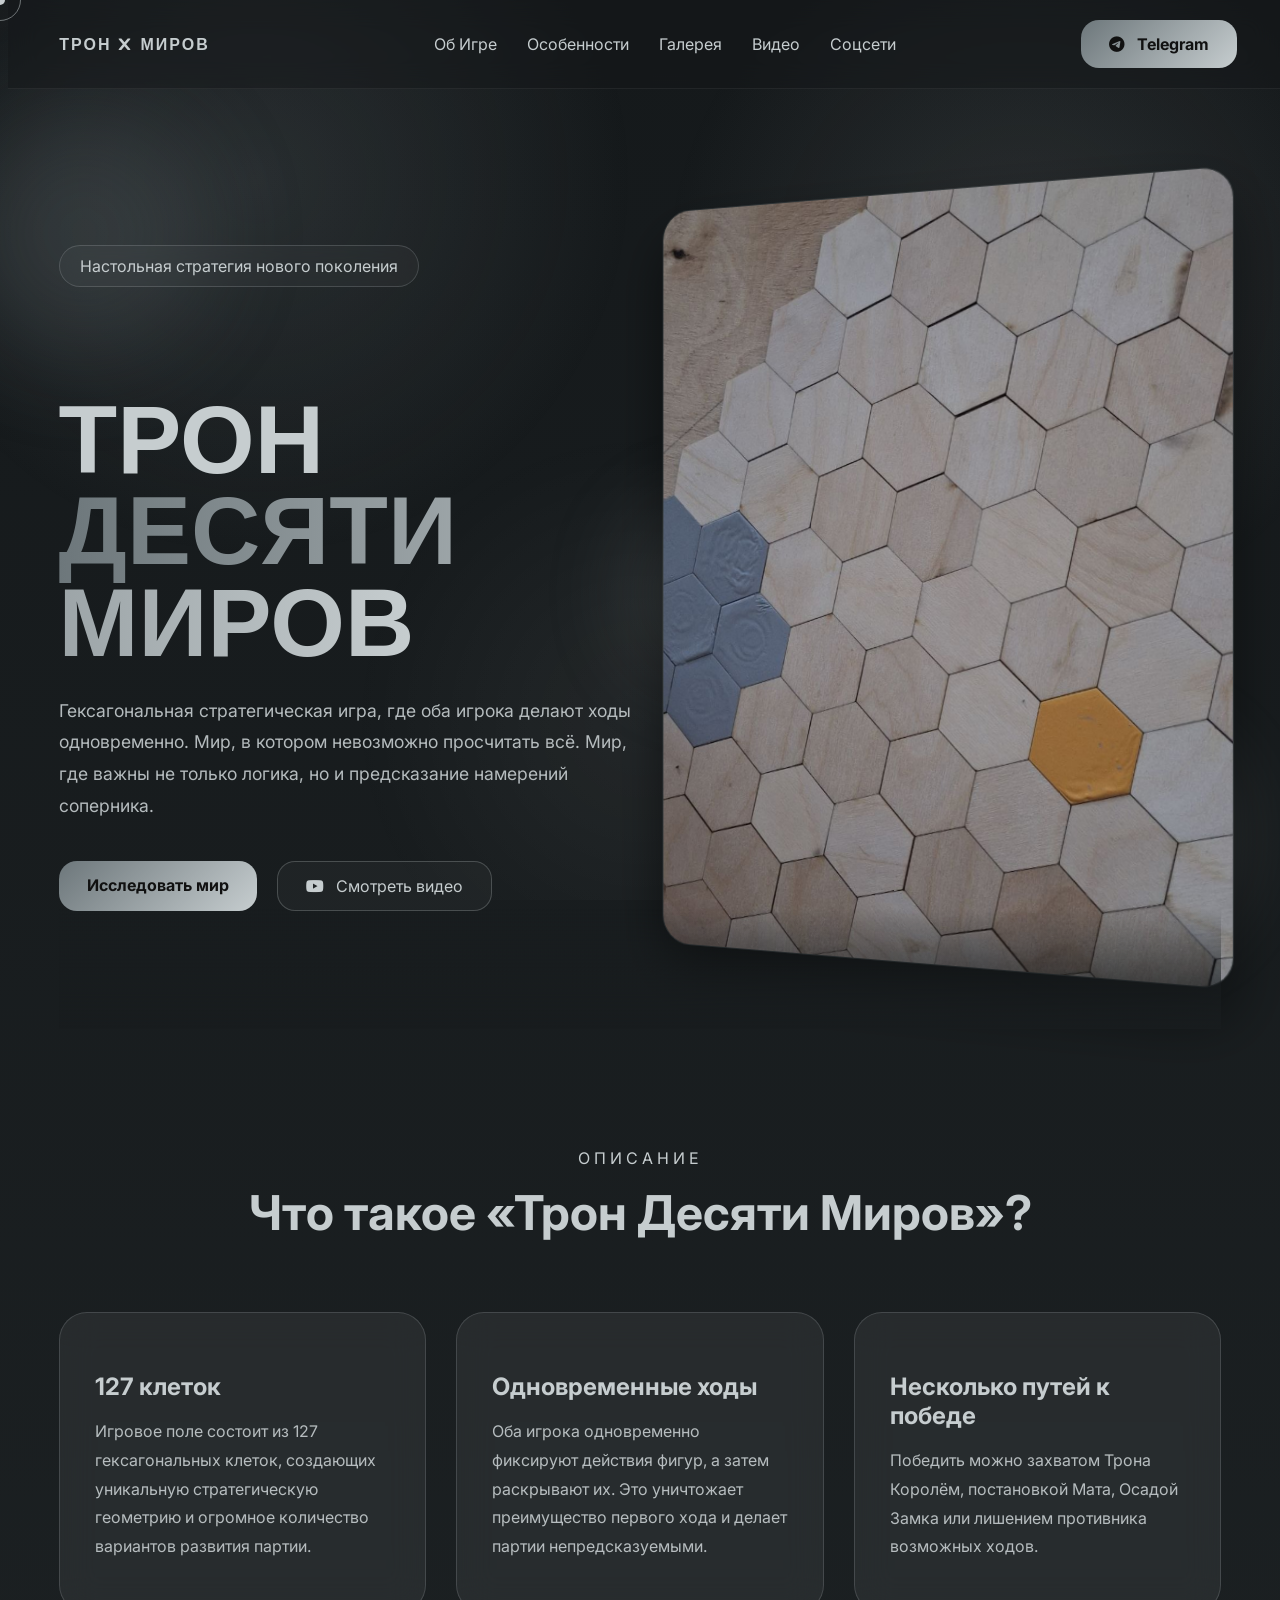
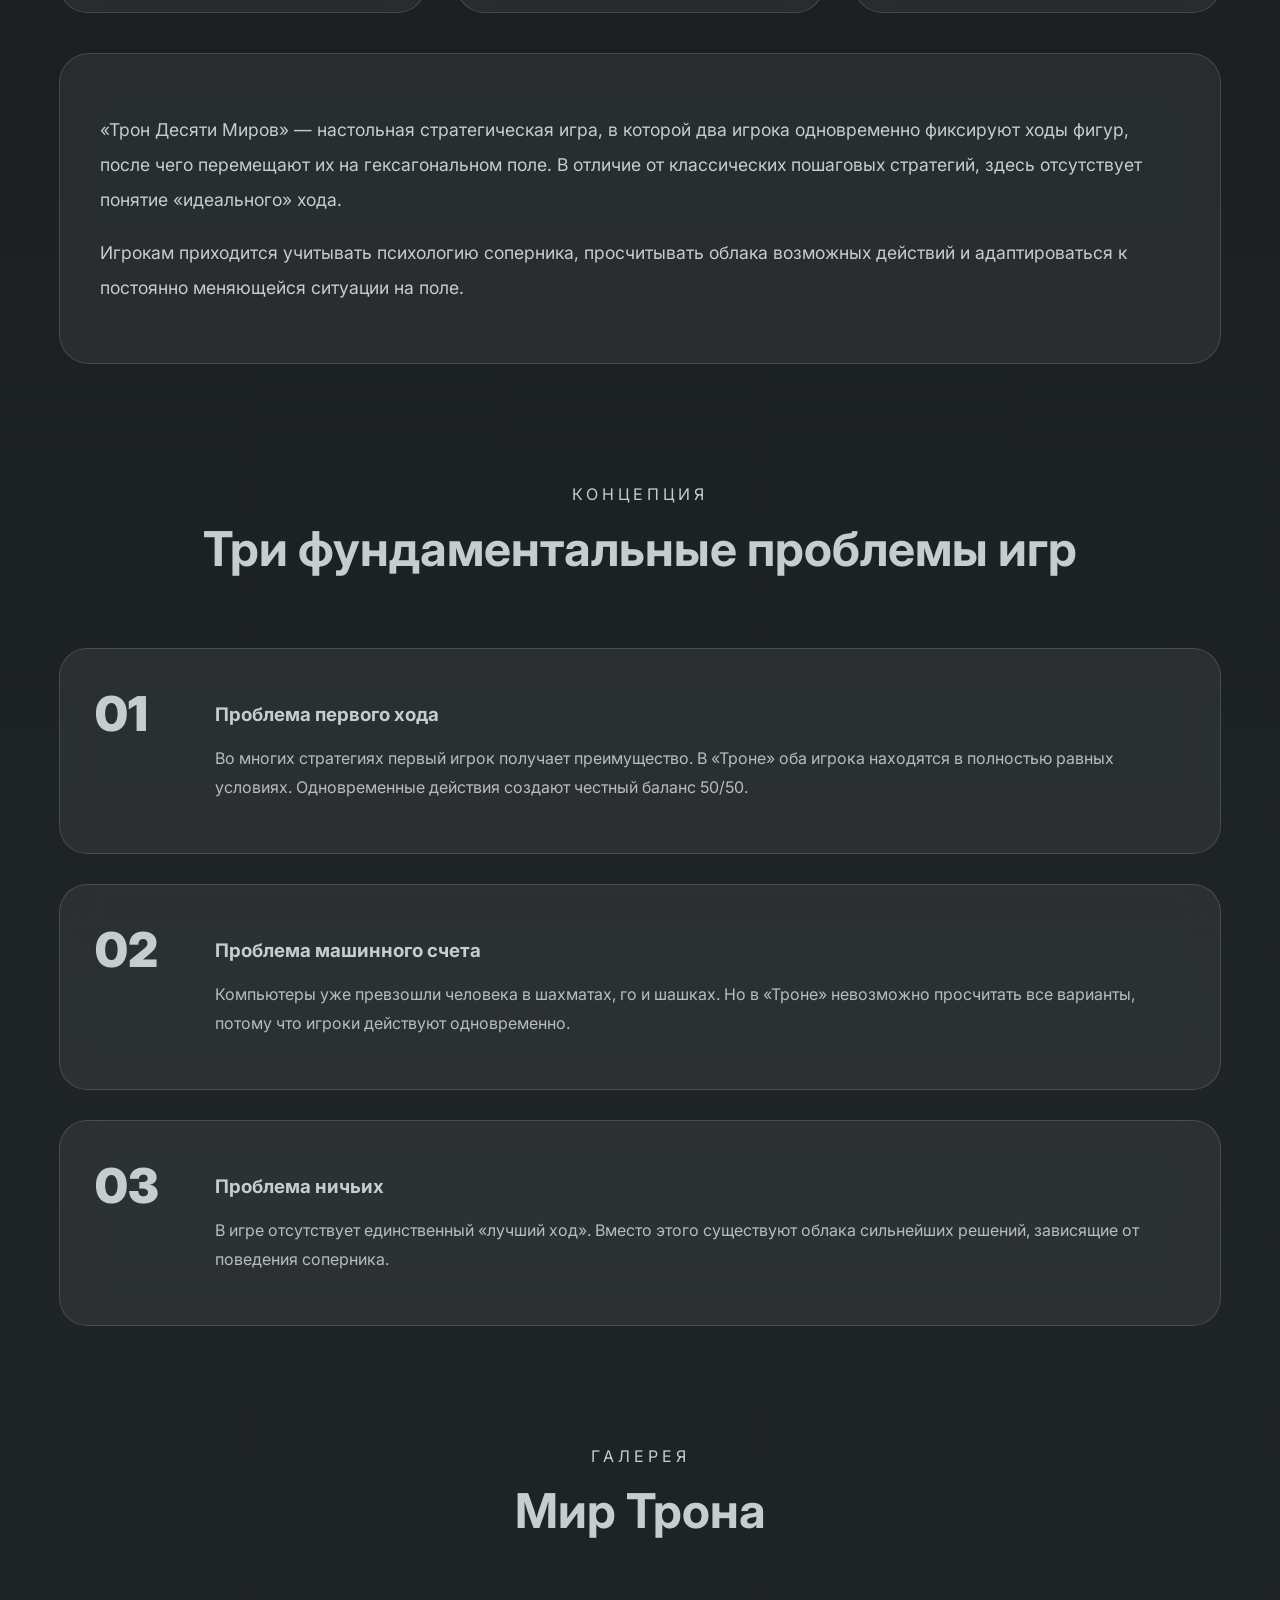
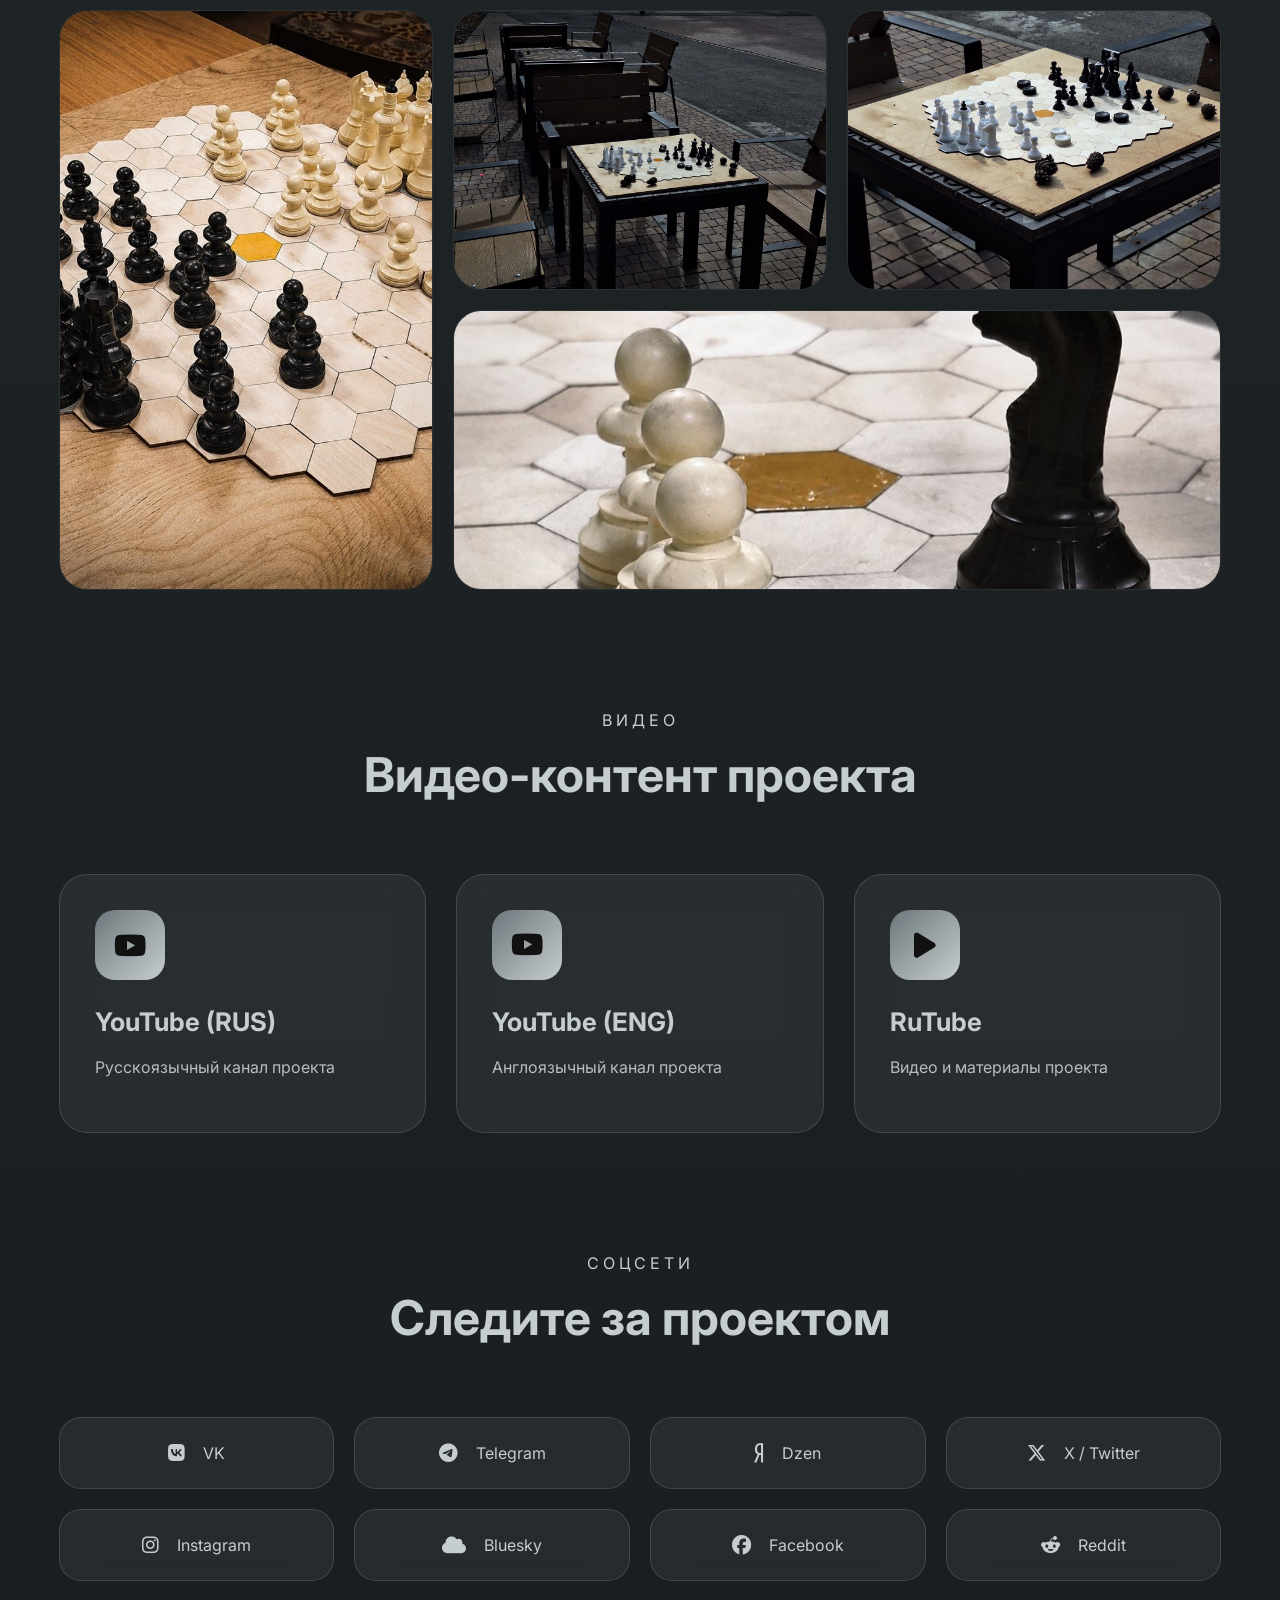
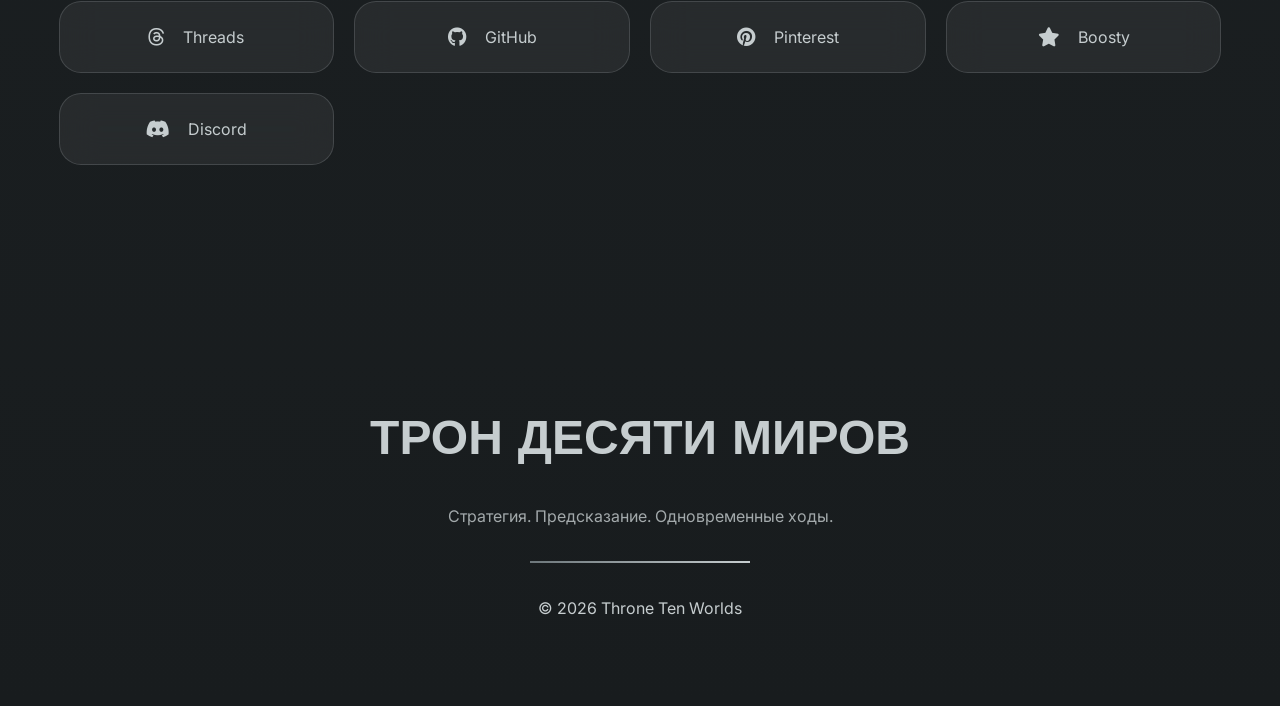
==== index.html @ 7eb7f8a5 "Add files via upload" ====
<!DOCTYPE html>
<html lang="ru">
<head>
    <meta charset="UTF-8">
    <meta name="viewport" content="width=device-width, initial-scale=1.0">
    <title>Трон Десяти Миров</title>
    <link rel="stylesheet" href="css/style.css">
    <link rel="preconnect" href="https://fonts.googleapis.com">
    <link rel="preconnect" href="https://fonts.gstatic.com" crossorigin>
    <link href="https://fonts.googleapis.com/css2?family=Orbitron:wght@400;500;700;900&family=Inter:wght@300;400;500;600;700&display=swap" rel="stylesheet">
    <!-- Font Awesome для иконок -->
    <link rel="stylesheet" href="https://cdnjs.cloudflare.com/ajax/libs/font-awesome/6.5.1/css/all.min.css">
</head>
<body>

<div class="cursor"></div>
<div class="cursor-outline"></div>

<header class="header">
    <nav class="navbar">
        <div class="logo">ТРОН X МИРОВ</div>

        <ul class="nav-links">
            <li><a href="#about">Об Игре</a></li>
            <li><a href="#problems">Особенности</a></li>
            <li><a href="#gallery">Галерея</a></li>
            <li><a href="#videos">Видео</a></li>
            <li><a href="#socials">Соцсети</a></li>
        </ul>

        
        <a class="play-btn" href="https://t.me/throne10world" target="_blank" class="glass reveal">
            <i class="fab fa-telegram-plane"></i> Telegram
        </a>
    </nav>
</header>

<section class="hero">
    <div class="floating floating-1"></div>
    <div class="floating floating-2"></div>
    <div class="floating floating-3"></div>

    <div class="hero-content">
        <span class="hero-badge">Настольная стратегия нового поколения</span>

        <h1>
            ТРОН<br>
            <span>ДЕСЯТИ МИРОВ</span>
        </h1>

        <p>
            Гексагональная стратегическая игра, где оба игрока делают ходы одновременно.
            Мир, в котором невозможно просчитать всё. Мир, где важны не только логика,
            но и предсказание намерений соперника.
        </p>

        <div class="hero-buttons">
            <a href="#about" class="primary-btn">Исследовать мир</a>
            <a href="https://www.youtube.com/@Throne.10.Worlds" target="_blank" class="secondary-btn">
                <i class="fab fa-youtube"></i> Смотреть видео
            </a>
        </div>
    </div>

    <div class="hero-image">
        <img src="1.jpg" alt="Трон Десяти Миров">
    </div>

    <div class="wave"></div>
</section>

<section class="about section" id="about">
    <div class="section-title">
        <span>ОПИСАНИЕ</span>
        <h2>Что такое «Трон Десяти Миров»?</h2>
    </div>

    <div class="about-grid">
        <div class="about-card glass">
            <h3>127 клеток</h3>
            <p>
                Игровое поле состоит из 127 гексагональных клеток, создающих уникальную
                стратегическую геометрию и огромное количество вариантов развития партии.
            </p>
        </div>

        <div class="about-card glass">
            <h3>Одновременные ходы</h3>
            <p>
                Оба игрока одновременно фиксируют действия фигур, а затем раскрывают их.
                Это уничтожает преимущество первого хода и делает партии непредсказуемыми.
            </p>
        </div>

        <div class="about-card glass">
            <h3>Несколько путей к победе</h3>
            <p>
                Победить можно захватом Трона Королём, постановкой Мата,
                Осадой Замка или лишением противника возможных ходов.
            </p>
        </div>
    </div>

    <div class="description-box glass">
        <p>
            «Трон Десяти Миров» — настольная стратегическая игра,
            в которой два игрока одновременно фиксируют ходы фигур,
            после чего перемещают их на гексагональном поле.
            В отличие от классических пошаговых стратегий,
            здесь отсутствует понятие «идеального» хода.
        </p>

        <p>
            Игрокам приходится учитывать психологию соперника,
            просчитывать облака возможных действий и адаптироваться
            к постоянно меняющейся ситуации на поле.
        </p>
    </div>
</section>

<section class="problems section" id="problems">
    <div class="section-title">
        <span>КОНЦЕПЦИЯ</span>
        <h2>Три фундаментальные проблемы игр</h2>
    </div>

    <div class="timeline">
        <div class="timeline-item glass reveal">
            <div class="timeline-number">01</div>
            <div>
                <h3>Проблема первого хода</h3>
                <p>
                    Во многих стратегиях первый игрок получает преимущество.
                    В «Троне» оба игрока находятся в полностью равных условиях.
                    Одновременные действия создают честный баланс 50/50.
                </p>
            </div>
        </div>

        <div class="timeline-item glass reveal">
            <div class="timeline-number">02</div>
            <div>
                <h3>Проблема машинного счета</h3>
                <p>
                    Компьютеры уже превзошли человека в шахматах, го и шашках.
                    Но в «Троне» невозможно просчитать все варианты,
                    потому что игроки действуют одновременно.
                </p>
            </div>
        </div>

        <div class="timeline-item glass reveal">
            <div class="timeline-number">03</div>
            <div>
                <h3>Проблема ничьих</h3>
                <p>
                    В игре отсутствует единственный «лучший ход».
                    Вместо этого существуют облака сильнейших решений,
                    зависящие от поведения соперника.
                </p>
            </div>
        </div>
    </div>
</section>

<section class="gallery section" id="gallery">
    <div class="section-title">
        <span>ГАЛЕРЕЯ</span>
        <h2>Мир Трона</h2>
    </div>

    <div class="gallery-grid">
        <div class="gallery-item large reveal">
            <img src="2.jpg" alt="Галерея 1">
        </div>

        <div class="gallery-item reveal">
            <img src="3.jpg" alt="Галерея 2">
        </div>

        <div class="gallery-item reveal">
            <img src="4.jpg" alt="Галерея 3">
        </div>

        <div class="gallery-item wide reveal">
            <img src="5.jpg" alt="Галерея 4">
        </div>
    </div>
</section>

<section class="videos section" id="videos">
    <div class="section-title">
        <span>ВИДЕО</span>
        <h2>Видео-контент проекта</h2>
    </div>

    <div class="links-grid">
        <a href="https://www.youtube.com/@Throne.10.Worlds" target="_blank" class="social-link glass reveal">
            <div class="post-icon"><i class="fab fa-youtube"></i></div>
            <h3>YouTube (RUS)</h3>
            <p>Русскоязычный канал проекта</p>
        </a>

        <a href="https://www.youtube.com/@Throne-10-world" target="_blank" class="social-link glass reveal">
            <div class="post-icon"><i class="fab fa-youtube"></i></div>
            <h3>YouTube (ENG)</h3>
            <p>Англоязычный канал проекта</p>
        </a>

        <a href="https://rutube.ru/channel/78520668/" target="_blank" class="social-link glass reveal">
            <div class="post-icon"><i class="fas fa-play"></i></div>
            <h3>RuTube</h3>
            <p>Видео и материалы проекта</p>
        </a>
    </div>
</section>

<section class="socials section" id="socials">
    <div class="section-title">
        <span>СОЦСЕТИ</span>
        <h2>Следите за проектом</h2>
    </div>

    <div class="socials-grid">
        <a href="https://vk.com/throne_10_world" target="_blank" class="glass reveal">
            <i class="fab fa-vk"></i> VK
        </a>
        <a href="https://t.me/throne10world" target="_blank" class="glass reveal">
            <i class="fab fa-telegram-plane"></i> Telegram
        </a>
        <a href="https://dzen.ru/id/6a0e89e16b62d459a83b0f1a" target="_blank" class="glass reveal">
            <i class="fab fa-yandex"></i> Dzen
        </a>
        <a href="https://x.com/Throne10World" target="_blank" class="glass reveal">
            <i class="fab fa-x-twitter"></i> X / Twitter
        </a>
        <a href="https://www.instagram.com/throne.10.world/" target="_blank" class="glass reveal">
            <i class="fab fa-instagram"></i> Instagram
        </a>
        <a href="https://bsky.app/profile/throne-10world.bsky.social" target="_blank" class="glass reveal">
            <i class="fas fa-cloud"></i> Bluesky
        </a>
        <a href="https://www.facebook.com/profile.php?id=61590254998978" target="_blank" class="glass reveal">
            <i class="fab fa-facebook"></i> Facebook
        </a>
        <a href="https://www.reddit.com/user/Successful_Zone_9053/" target="_blank" class="glass reveal">
            <i class="fab fa-reddit-alien"></i> Reddit
        </a>
        <a href="https://www.threads.com/@throne.10.world" target="_blank" class="glass reveal">
            <i class="fab fa-threads"></i> Threads
        </a>
        <a href="https://github.com/throne10world-create/Throne" target="_blank" class="glass reveal">
            <i class="fab fa-github"></i> GitHub
        </a>
        <a href="https://www.pinterest.com/throne10world/" target="_blank" class="glass reveal">
            <i class="fab fa-pinterest"></i> Pinterest
        </a>
        <a href="https://boosty.to/throne" target="_blank" class="glass reveal">
            <i class="fas fa-star"></i> Boosty
        </a>
        <a href="https://discord.gg/T8gafnFnDN" target="_blank" class="glass reveal">
            <i class="fab fa-discord"></i> Discord
        </a>
    </div>
</section>

<footer class="footer">
    <h2>ТРОН ДЕСЯТИ МИРОВ</h2>
    <p>
        Стратегия. Предсказание. Одновременные ходы.
    </p>

    <div class="footer-line"></div>

    <span>© 2026 Throne Ten Worlds</span>
</footer>

<script src="script.js"></script>
</body>
</html>
---- css/style.css ----
```css
*{
    margin:0;
    padding:0;
    box-sizing:border-box;
    scroll-behavior:smooth;
}

:root{
    --bg:#1f2426;
    --card:rgba(198,205,207,0.08);
    --border:rgba(198,205,207,0.18);
    --text:#C6CDCF;
    --accent:#6D777B;
    --accent2:#C6CDCF;
    --dark:#15191b;
    --dark2:#22282b;
}

body{
    font-family:'Inter',sans-serif;
    background:linear-gradient(180deg,#15191b,#1f2426,#181c1e);
    color:var(--text);
    overflow-x:hidden;
    cursor:none;
}

body::before{
    content:'';
    position:fixed;
    inset:0;
    background:
    radial-gradient(circle at 20% 20%,rgba(109,119,123,0.22),transparent 30%),
    radial-gradient(circle at 80% 30%,rgba(198,205,207,0.12),transparent 30%),
    radial-gradient(circle at 50% 80%,rgba(255,255,255,0.05),transparent 30%);
    z-index:-2;
}

.cursor,
.cursor-outline{
    position:fixed;
    top:0;
    left:0;
    transform:translate(-50%,-50%);
    pointer-events:none;
    border-radius:50%;
    z-index:9999;
}

.cursor{
    width:10px;
    height:10px;
    background:var(--accent2);
}

.cursor-outline{
    width:40px;
    height:40px;
    border:1px solid rgba(198,205,207,0.5);
    transition:.08s;
}

.header{
    position:fixed;
    width:100%;
    top:0;
    z-index:1000;
    backdrop-filter:blur(14px);
    background:rgba(20,24,26,0.45);
    border-bottom:1px solid rgba(198,205,207,0.08);
}

.navbar{
    width:min(1400px,92%);
    margin:auto;
    display:flex;
    justify-content:space-between;
    align-items:center;
    padding:18px 0;
}

.logo{
    font-family:'Orbitron',sans-serif;
    font-weight:900;
    letter-spacing:2px;
    color:var(--accent2);
}

.nav-links{
    display:flex;
    gap:30px;
    list-style:none;
}

.nav-links a{
    color:var(--text);
    text-decoration:none;
    position:relative;
}

.nav-links a::after{
    content:'';
    position:absolute;
    left:0;
    bottom:-6px;
    width:0;
    height:2px;
    background:linear-gradient(90deg,var(--accent),var(--accent2));
    transition:.3s;
}

.nav-links a:hover::after{
    width:100%;
}

.play-btn,
.primary-btn,
.secondary-btn{
    text-decoration:none;
    color:var(--text);
    padding:14px 28px;
    border-radius:18px;
    transition:.35s;
}

.play-btn,
.primary-btn{
    background:linear-gradient(135deg,var(--accent),var(--accent2));
    color:#111;
    font-weight:700;
}

.secondary-btn{
    border:1px solid rgba(198,205,207,0.25);
    background:rgba(255,255,255,0.03);
}

.play-btn:hover,
.primary-btn:hover,
.secondary-btn:hover{
    transform:translateY(-4px) scale(1.02);
    box-shadow:0 15px 40px rgba(109,119,123,.35);
}

.hero{
    min-height:100vh;
    display:grid;
    grid-template-columns:1fr 1fr;
    align-items:center;
    width:min(1400px,92%);
    margin:auto;
    position:relative;
    padding-top:120px;
}

.hero-content{
    z-index:2;
}

.hero-badge{
    display:inline-block;
    padding:10px 20px;
    border-radius:999px;
    border:1px solid rgba(198,205,207,0.2);
    margin-bottom:25px;
    backdrop-filter:blur(10px);
    background:rgba(255,255,255,0.03);
}

.hero h1{
    font-size:6rem;
    line-height:0.95;
    font-family:'Orbitron',sans-serif;
    margin-bottom:30px;
}

.hero h1 span{
    background:linear-gradient(90deg,var(--accent),var(--accent2));
    -webkit-background-clip:text;
    -webkit-text-fill-color:transparent;
}

.hero p{
    max-width:650px;
    line-height:1.8;
    font-size:1.1rem;
    opacity:.9;
}

.hero-buttons{
    display:flex;
    gap:20px;
    margin-top:40px;
}

.hero-image{
    display:flex;
    justify-content:center;
    position:relative;
}

.hero-image img{
    width:100%;
    max-width:580px;
    border-radius:30px;
    transform:perspective(1000px) rotateY(-12deg);
    animation:float 5s ease-in-out infinite;
    box-shadow:0 30px 60px rgba(0,0,0,.5);
    border:1px solid rgba(198,205,207,0.12);
}

@keyframes float{
    0%,100%{transform:perspective(1000px) rotateY(-12deg) translateY(0px);}
    50%{transform:perspective(1000px) rotateY(-12deg) translateY(-18px);}
}

.wave{
    position:absolute;
    left:0;
    bottom:-1px;
    width:100%;
    height:120px;
    background:linear-gradient(180deg,transparent,#181c1e);
}

.section{
    width:min(1400px,92%);
    margin:120px auto;
}

.section-title{
    text-align:center;
    margin-bottom:70px;
}

.section-title span{
    color:var(--accent2);
    letter-spacing:4px;
}

.section-title h2{
    font-size:3rem;
    margin-top:15px;
}

.glass{
    background:var(--card);
    border:1px solid var(--border);
    backdrop-filter:blur(18px);
}

.about-grid{
    display:grid;
    grid-template-columns:repeat(3,1fr);
    gap:30px;
}

.about-card{
    padding:35px;
    border-radius:28px;
    transition:.35s;
}

.about-card:hover,
.social-link:hover,
.post-card:hover,
.socials-grid a:hover,
.timeline-item:hover{
    transform:translateY(-8px);
    box-shadow:0 20px 50px rgba(0,0,0,.4);
    border-color:rgba(198,205,207,0.25);
}

.about-card h3{
    font-size:1.5rem;
    margin-bottom:15px;
    color:var(--accent2);
}

.about-card p,
.timeline-item p,
.post-card p,
.social-link p{
    line-height:1.8;
    opacity:.9;
}

.description-box{
    margin-top:40px;
    padding:40px;
    border-radius:30px;
    line-height:2;
    font-size:1.1rem;
}

.timeline{
    display:flex;
    flex-direction:column;
    gap:30px;
}

.timeline-item{
    display:flex;
    gap:30px;
    padding:35px;
    border-radius:28px;
}

.timeline-number{
    font-size:3rem;
    font-weight:900;
    color:var(--accent2);
    min-width:90px;
}

.gallery-grid{
    display:grid;
    grid-template-columns:repeat(3,1fr);
    grid-auto-rows:280px;
    gap:20px;
}

.gallery-item{
    overflow:hidden;
    border-radius:28px;
    position:relative;
    border:1px solid rgba(198,205,207,0.08);
}

.gallery-item img{
    width:100%;
    height:100%;
    object-fit:cover;
    transition:1s;
}

.gallery-item:hover img{
    transform:scale(1.1);
}

.large{
    grid-row:span 2;
}

.wide{
    grid-column:span 2;
}

.posts-grid,
.links-grid{
    display:grid;
    grid-template-columns:repeat(auto-fit,minmax(320px,1fr));
    gap:30px;
}

.post-card,
.social-link{
    padding:35px;
    border-radius:28px;
    text-decoration:none;
    color:var(--text);
    transition:.35s;
}

.post-icon{
    width:70px;
    height:70px;
    border-radius:20px;
    display:flex;
    justify-content:center;
    align-items:center;
    background:linear-gradient(135deg,var(--accent),var(--accent2));
    color:#111;
    font-weight:700;
    margin-bottom:25px;
}

.post-card h3,
.social-link h3{
    margin-bottom:15px;
    font-size:1.6rem;
    color:var(--accent2);
}

.post-card span{
    display:inline-block;
    margin-top:20px;
    color:var(--accent2);
}

.socials-grid{
    display:grid;
    grid-template-columns:repeat(auto-fit,minmax(220px,1fr));
    gap:20px;
}

.socials-grid a{
    padding:25px;
    border-radius:22px;
    text-decoration:none;
    color:var(--text);
    text-align:center;
    transition:.35s;
}

.footer{
    padding:80px 20px;
    text-align:center;
}

.footer h2{
    font-size:3rem;
    font-family:'Orbitron',sans-serif;
    color:var(--accent2);
}

.footer p{
    margin-top:20px;
    opacity:.8;
}

.footer-line{
    width:220px;
    height:2px;
    background:linear-gradient(90deg,var(--accent),var(--accent2));
    margin:35px auto;
}

.reveal{
    opacity:0;
    transform:translateY(40px);
    transition:1s;
}

.reveal.active{
    opacity:1;
    transform:translateY(0);
}

.floating{
    position:absolute;
    border-radius:50%;
    filter:blur(50px);
    opacity:.25;
}

.floating-1{
    width:250px;
    height:250px;
    background:#6D777B;
    top:100px;
    left:-100px;
}

.floating-2{
    width:180px;
    height:180px;
    background:#C6CDCF;
    bottom:100px;
    right:0;
}

.floating-3{
    width:150px;
    height:150px;
    background:#9da6a8;
    top:50%;
    left:50%;
}

@media(max-width:1100px){
    .hero{
        grid-template-columns:1fr;
        gap:60px;
    }

    .hero h1{
        font-size:4rem;
    }

    .about-grid{
        grid-template-columns:1fr;
    }

    .gallery-grid{
        grid-template-columns:1fr;
    }

    .large,
    .wide{
        grid-column:span 1;
        grid-row:span 1;
    }

    .nav-links{
        display:none;
    }
}

@media(max-width:700px){
    .hero h1{
        font-size:3rem;
    }

    .hero-buttons{
        flex-direction:column;
    }

    .section-title h2{
        font-size:2.2rem;
    }

    .timeline-item{
        flex-direction:column;
    }
}

/* Иконки */
.socials-grid a i {
    margin-right: 8px;
    font-size: 1.2em;
}

.socials-grid a {
    display: flex;
    align-items: center;
    justify-content: center;
    gap: 10px;
}

.post-icon {
    display: flex;
    align-items: center;
    justify-content: center;
    font-size: 1.8rem;
}

.socials-grid a:hover i,
.post-icon i {
    transition: transform 0.3s ease;
}

.socials-grid a:hover i {
    transform: scale(1.2);
}

.play-btn i,
.primary-btn i,
.secondary-btn i {
    margin-right: 8px;
}
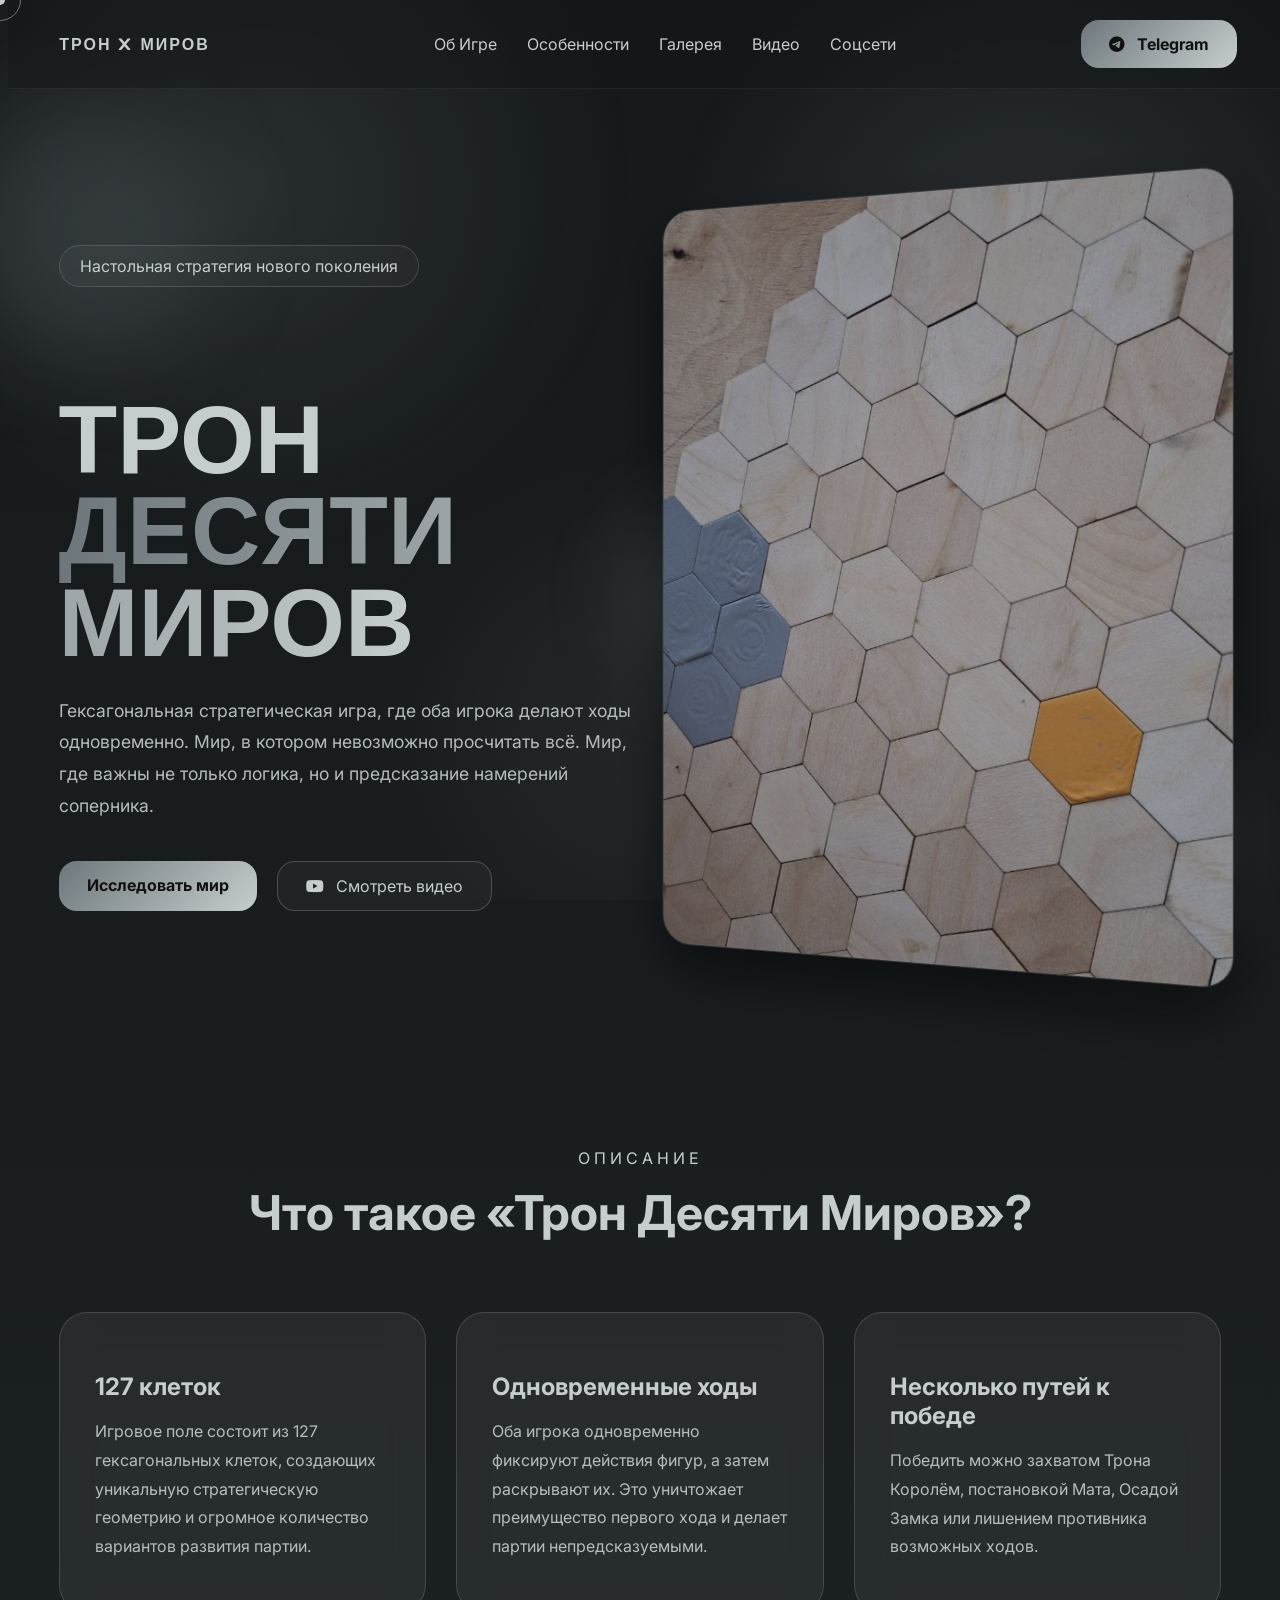
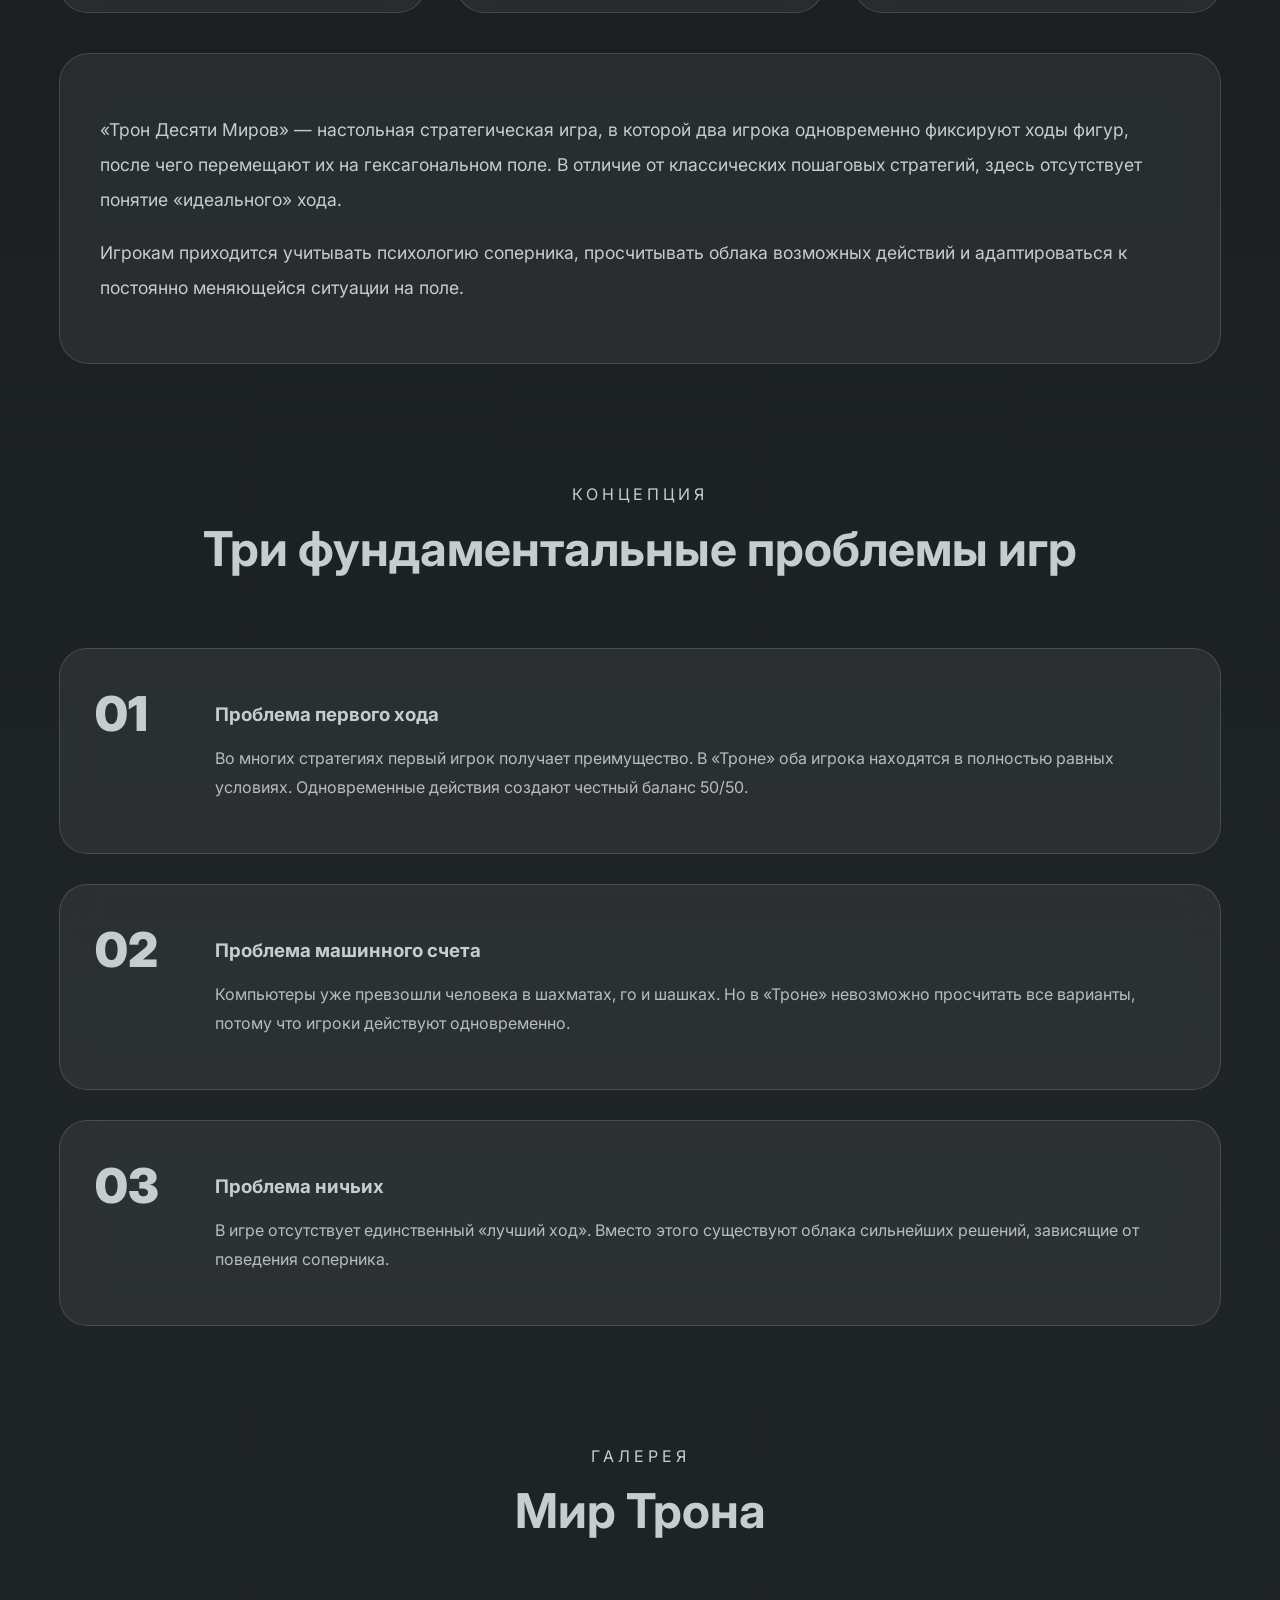
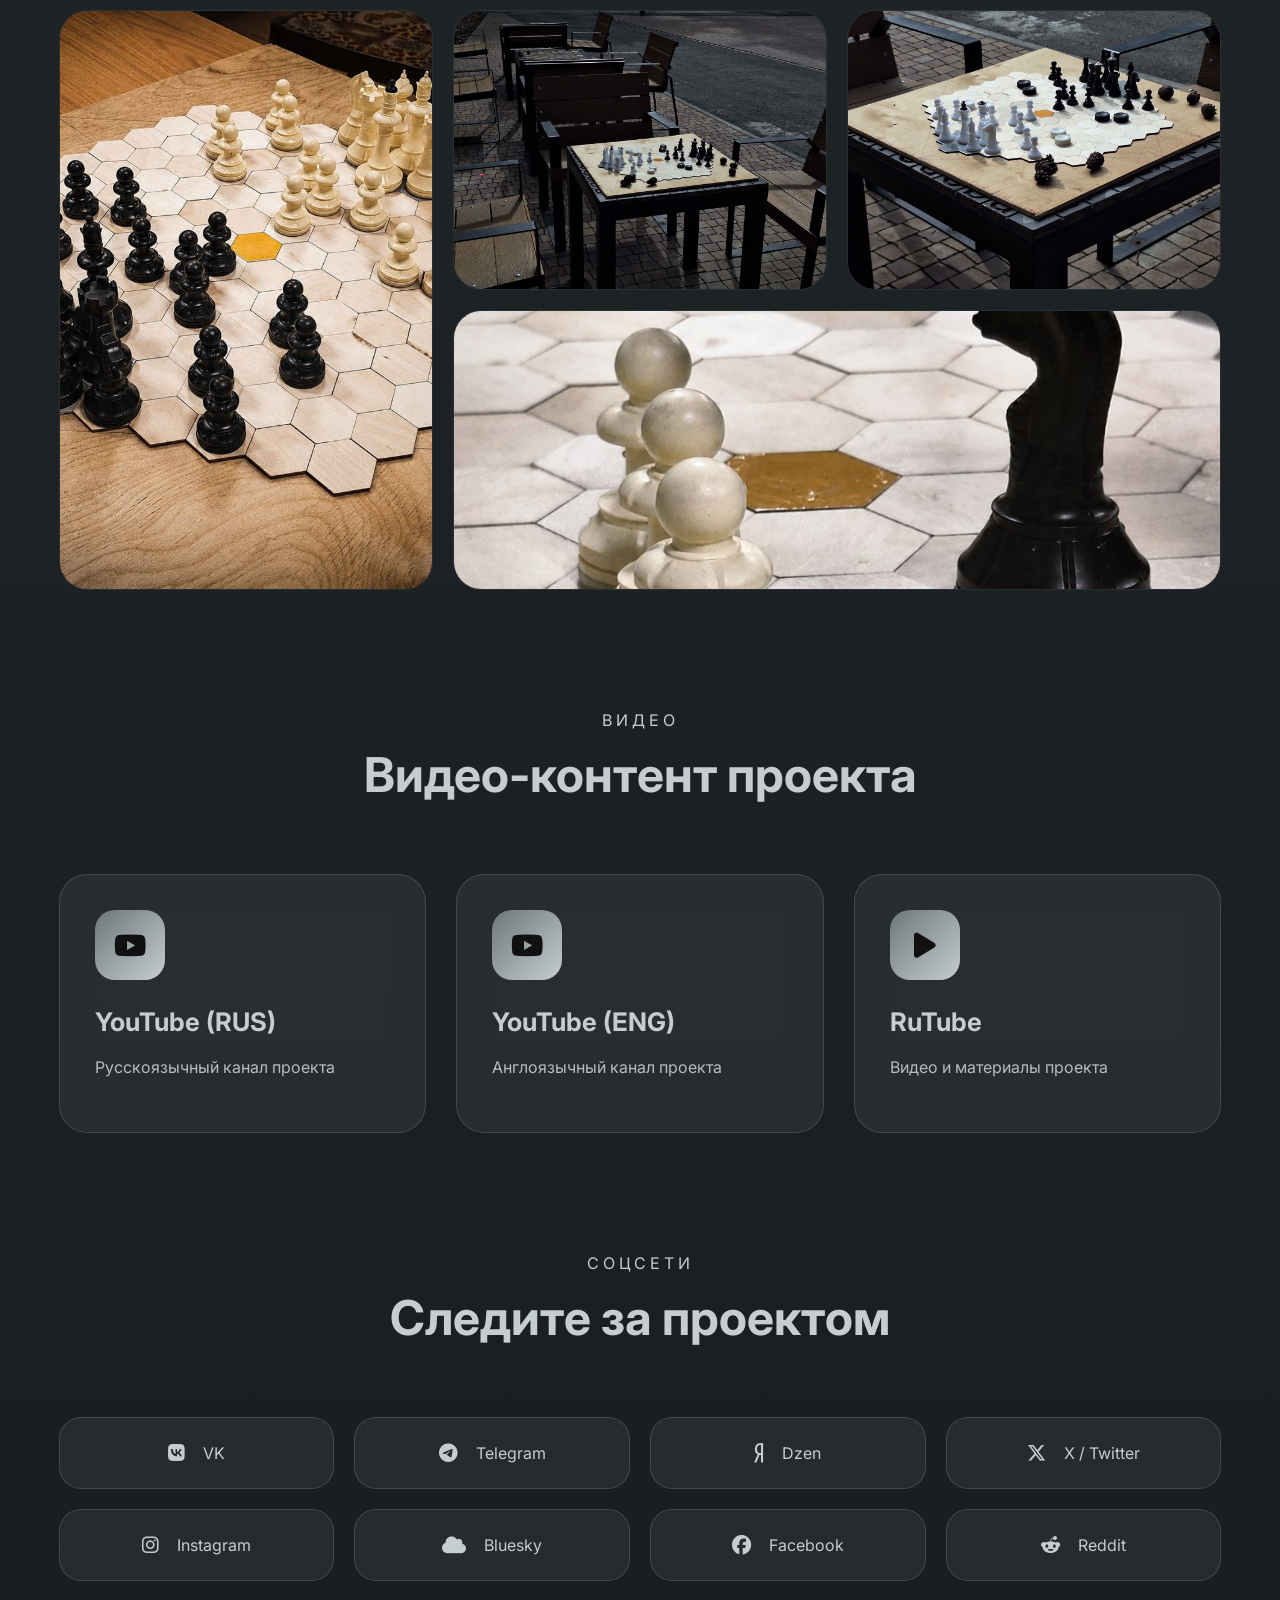
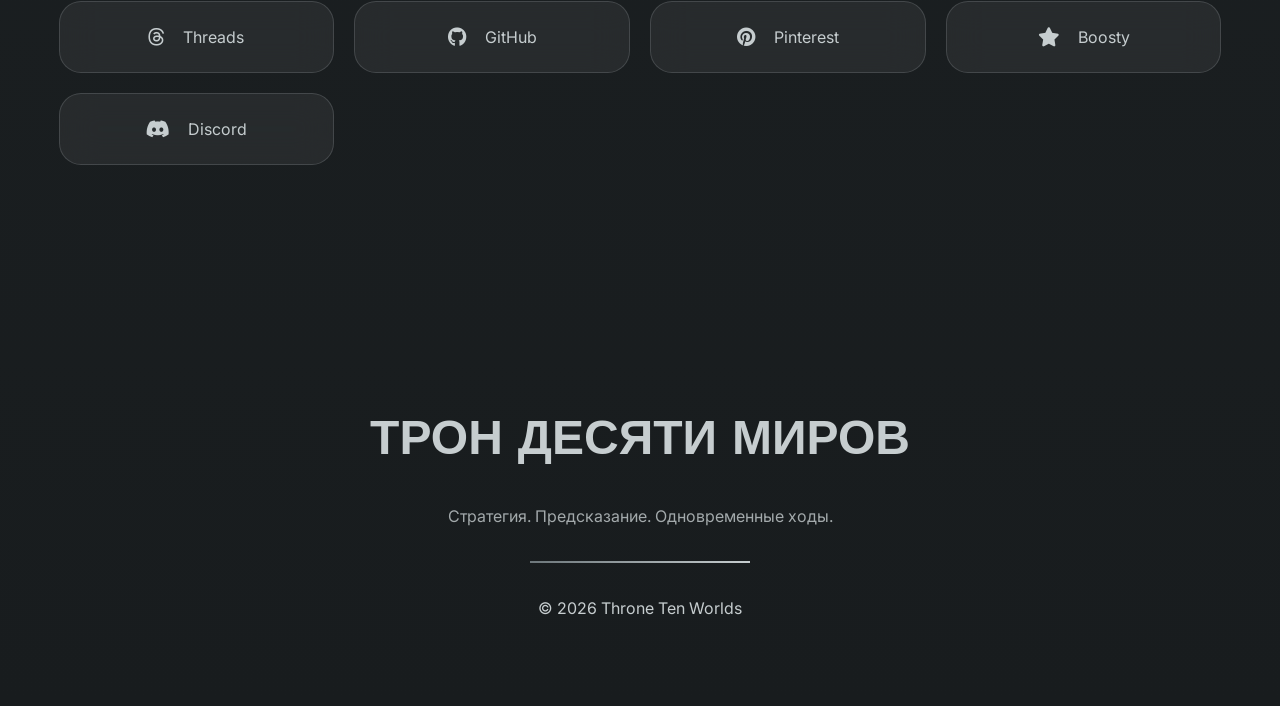
==== commit 4a792de5: "Update index.html" ====
--- a/index.html
+++ b/index.html
@@ -66,7 +66,7 @@
         <img src="1.jpg" alt="Трон Десяти Миров">
     </div>
 
-    <div class="wave"></div>
+    
 </section>
 
 <section class="about section" id="about">
@@ -277,4 +277,4 @@
 
 <script src="script.js"></script>
 </body>
-</html>+</html>
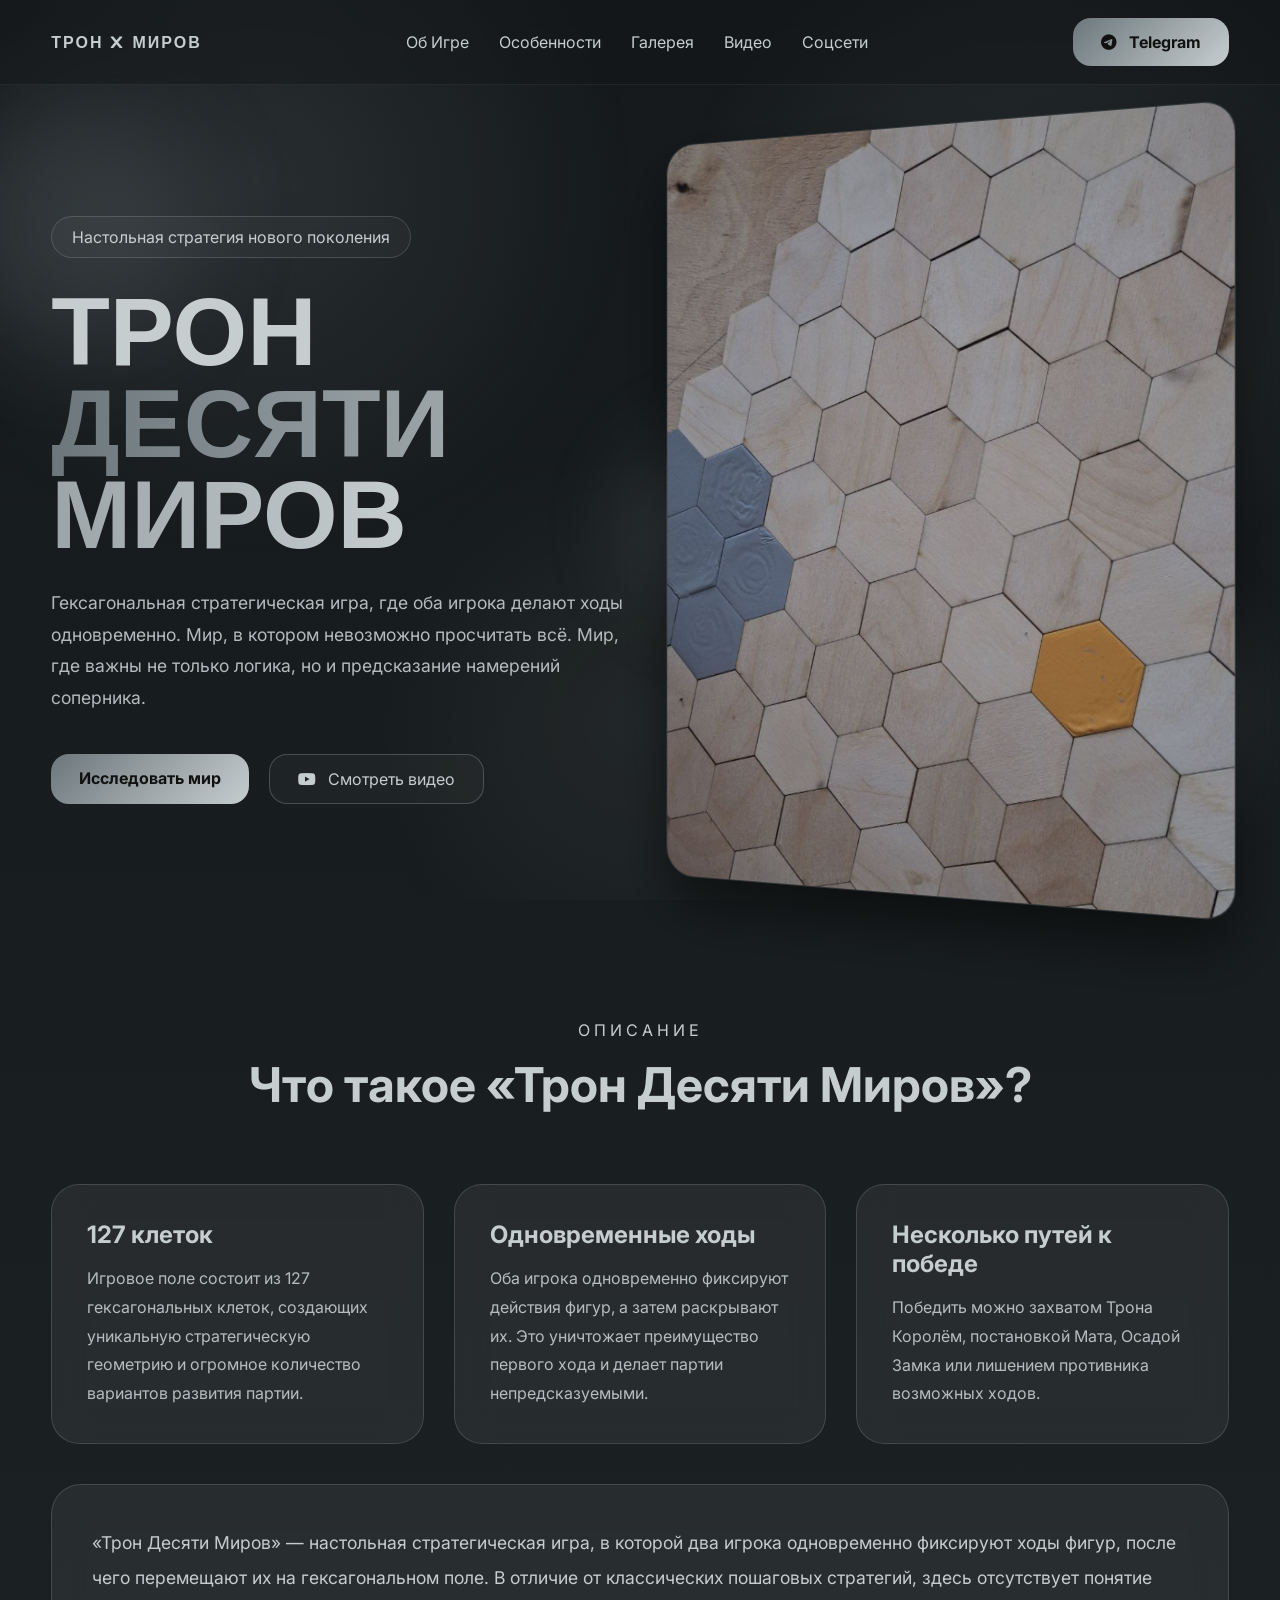
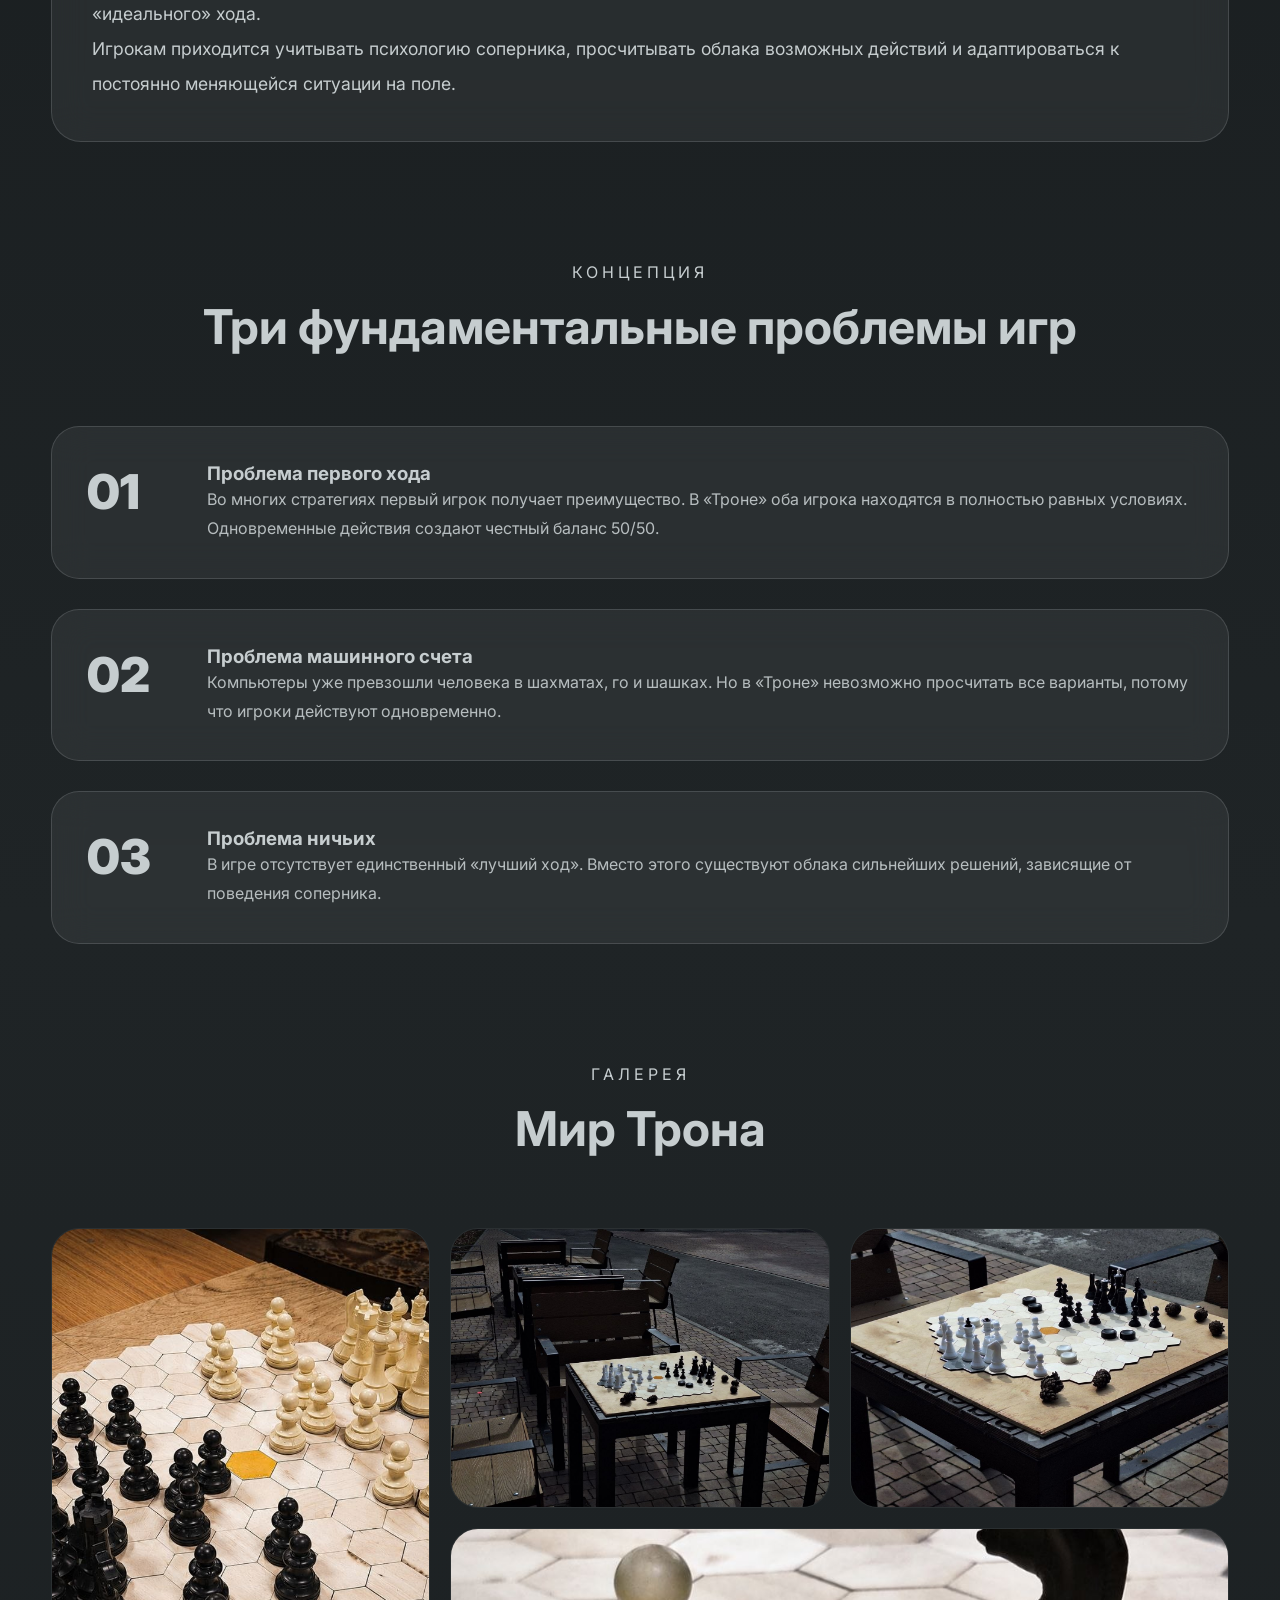
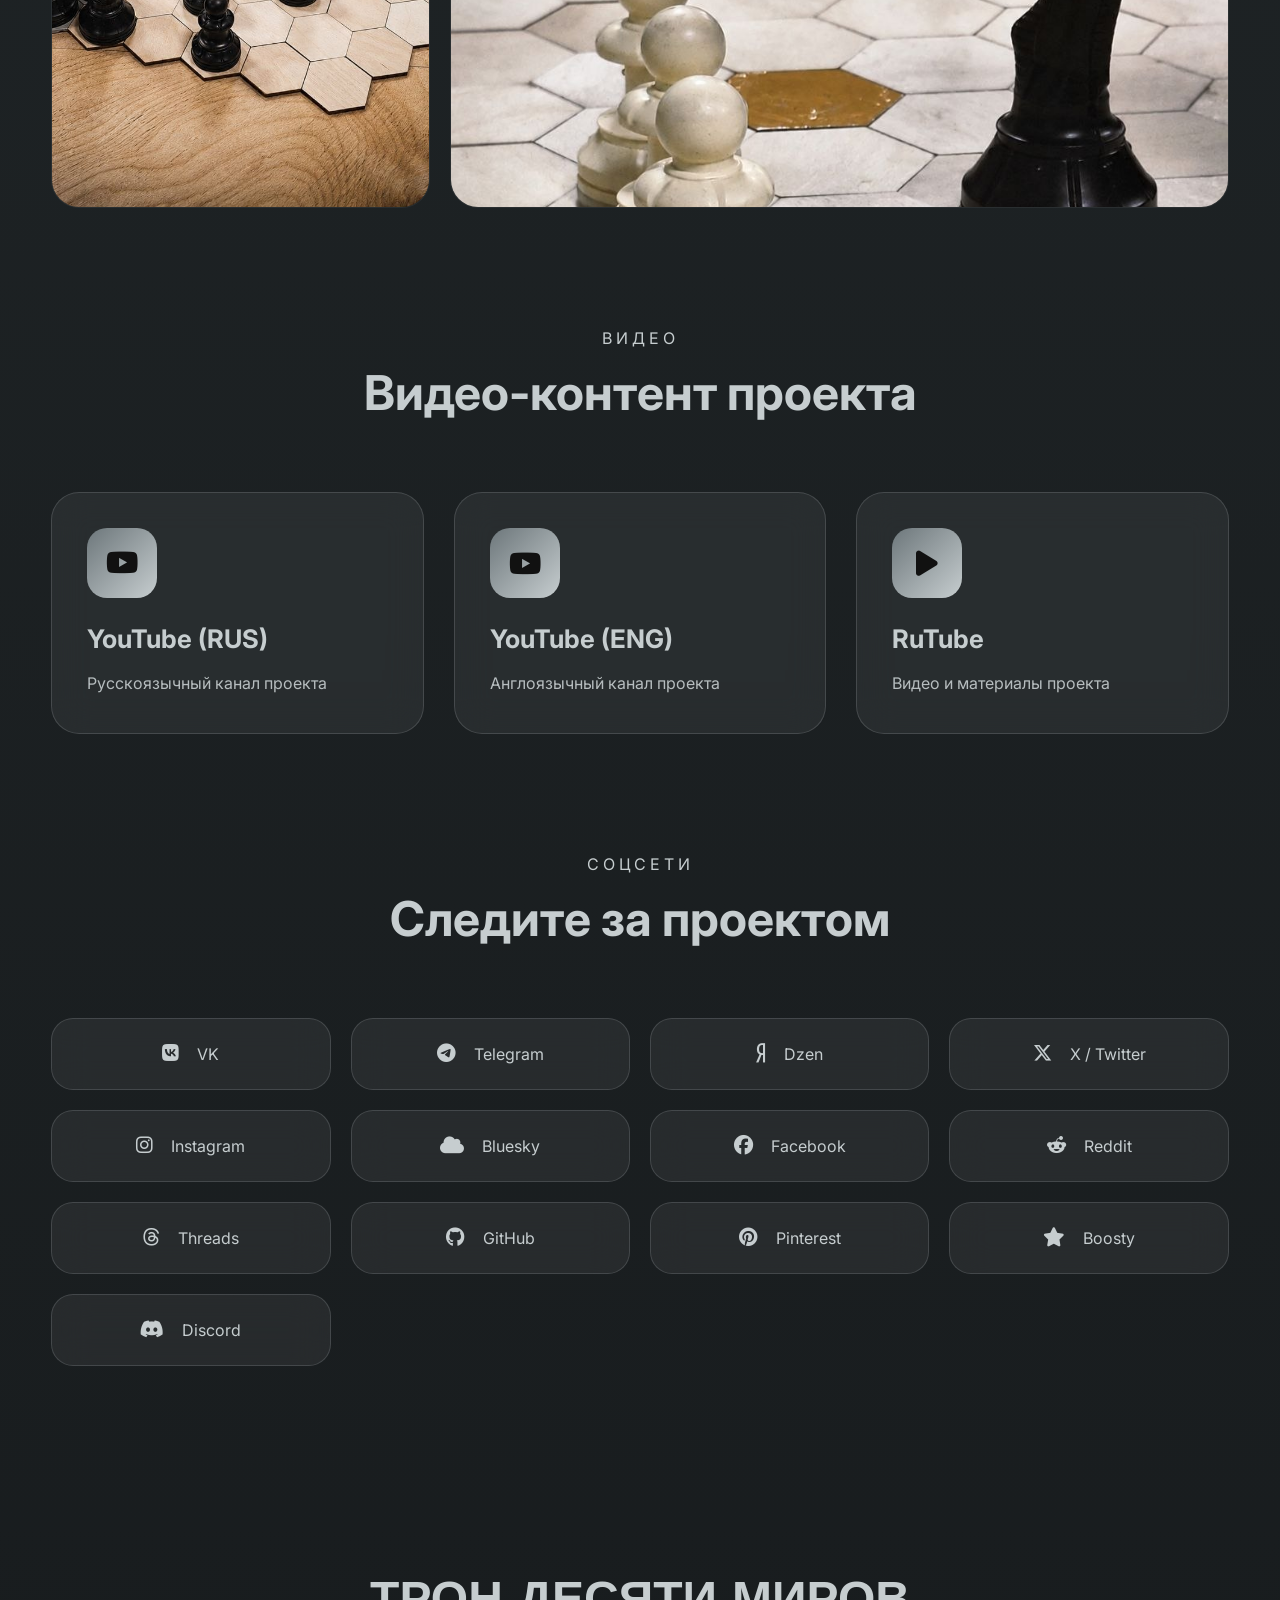
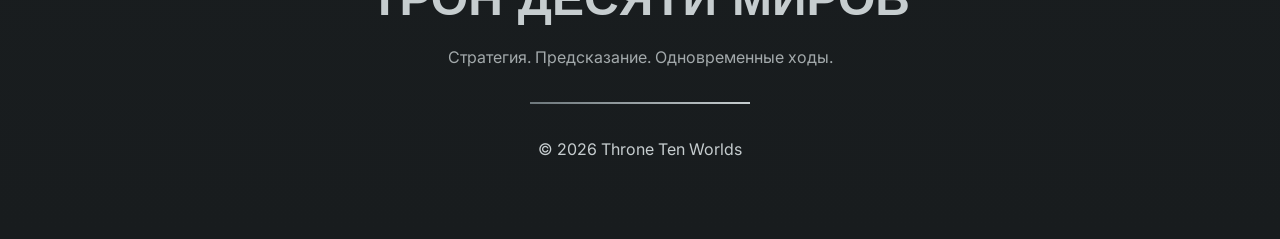
==== commit 51d8c8f7: "Update index.html" ====
--- a/index.html
+++ b/index.html
@@ -13,8 +13,7 @@
 </head>
 <body>
 
-<div class="cursor"></div>
-<div class="cursor-outline"></div>
+
 
 <header class="header">
     <nav class="navbar">
--- a/css/style.css
+++ b/css/style.css
@@ -1,4 +1,4 @@
-```css
+
 *{
     margin:0;
     padding:0;
@@ -550,3 +550,566 @@
     margin-right: 8px;
 }
 
+/* Скрываем кастомный курсор на мобильных устройствах */
+@media (max-width: 768px) {
+    .cursor,
+    .cursor-outline {
+        display: none !important;
+    }
+    
+    /* Возвращаем стандартный курсор */
+    body {
+        cursor: auto;
+    }
+}```css
+*{
+    margin:0;
+    padding:0;
+    box-sizing:border-box;
+    scroll-behavior:smooth;
+}
+
+:root{
+    --bg:#1f2426;
+    --card:rgba(198,205,207,0.08);
+    --border:rgba(198,205,207,0.18);
+    --text:#C6CDCF;
+    --accent:#6D777B;
+    --accent2:#C6CDCF;
+    --dark:#15191b;
+    --dark2:#22282b;
+}
+
+body{
+    font-family:'Inter',sans-serif;
+    background:linear-gradient(180deg,#15191b,#1f2426,#181c1e);
+    color:var(--text);
+    overflow-x:hidden;
+    cursor:none;
+}
+
+body::before{
+    content:'';
+    position:fixed;
+    inset:0;
+    background:
+    radial-gradient(circle at 20% 20%,rgba(109,119,123,0.22),transparent 30%),
+    radial-gradient(circle at 80% 30%,rgba(198,205,207,0.12),transparent 30%),
+    radial-gradient(circle at 50% 80%,rgba(255,255,255,0.05),transparent 30%);
+    z-index:-2;
+}
+
+.cursor,
+.cursor-outline{
+    position:fixed;
+    top:0;
+    left:0;
+    transform:translate(-50%,-50%);
+    pointer-events:none;
+    border-radius:50%;
+    z-index:9999;
+}
+
+.cursor{
+    width:10px;
+    height:10px;
+    background:var(--accent2);
+}
+
+.cursor-outline{
+    width:40px;
+    height:40px;
+    border:1px solid rgba(198,205,207,0.5);
+    transition:.08s;
+}
+
+.header{
+    position:fixed;
+    width:100%;
+    top:0;
+    z-index:1000;
+    backdrop-filter:blur(14px);
+    background:rgba(20,24,26,0.45);
+    border-bottom:1px solid rgba(198,205,207,0.08);
+}
+
+.navbar{
+    width:min(1400px,92%);
+    margin:auto;
+    display:flex;
+    justify-content:space-between;
+    align-items:center;
+    padding:18px 0;
+}
+
+.logo{
+    font-family:'Orbitron',sans-serif;
+    font-weight:900;
+    letter-spacing:2px;
+    color:var(--accent2);
+}
+
+.nav-links{
+    display:flex;
+    gap:30px;
+    list-style:none;
+}
+
+.nav-links a{
+    color:var(--text);
+    text-decoration:none;
+    position:relative;
+}
+
+.nav-links a::after{
+    content:'';
+    position:absolute;
+    left:0;
+    bottom:-6px;
+    width:0;
+    height:2px;
+    background:linear-gradient(90deg,var(--accent),var(--accent2));
+    transition:.3s;
+}
+
+.nav-links a:hover::after{
+    width:100%;
+}
+
+.play-btn,
+.primary-btn,
+.secondary-btn{
+    text-decoration:none;
+    color:var(--text);
+    padding:14px 28px;
+    border-radius:18px;
+    transition:.35s;
+}
+
+.play-btn,
+.primary-btn{
+    background:linear-gradient(135deg,var(--accent),var(--accent2));
+    color:#111;
+    font-weight:700;
+}
+
+.secondary-btn{
+    border:1px solid rgba(198,205,207,0.25);
+    background:rgba(255,255,255,0.03);
+}
+
+.play-btn:hover,
+.primary-btn:hover,
+.secondary-btn:hover{
+    transform:translateY(-4px) scale(1.02);
+    box-shadow:0 15px 40px rgba(109,119,123,.35);
+}
+
+.hero{
+    min-height:100vh;
+    display:grid;
+    grid-template-columns:1fr 1fr;
+    align-items:center;
+    width:min(1400px,92%);
+    margin:auto;
+    position:relative;
+    padding-top:120px;
+}
+
+.hero-content{
+    z-index:2;
+}
+
+.hero-badge{
+    display:inline-block;
+    padding:10px 20px;
+    border-radius:999px;
+    border:1px solid rgba(198,205,207,0.2);
+    margin-bottom:25px;
+    backdrop-filter:blur(10px);
+    background:rgba(255,255,255,0.03);
+}
+
+.hero h1{
+    font-size:6rem;
+    line-height:0.95;
+    font-family:'Orbitron',sans-serif;
+    margin-bottom:30px;
+}
+
+.hero h1 span{
+    background:linear-gradient(90deg,var(--accent),var(--accent2));
+    -webkit-background-clip:text;
+    -webkit-text-fill-color:transparent;
+}
+
+.hero p{
+    max-width:650px;
+    line-height:1.8;
+    font-size:1.1rem;
+    opacity:.9;
+}
+
+.hero-buttons{
+    display:flex;
+    gap:20px;
+    margin-top:40px;
+}
+
+.hero-image{
+    display:flex;
+    justify-content:center;
+    position:relative;
+}
+
+.hero-image img{
+    width:100%;
+    max-width:580px;
+    border-radius:30px;
+    transform:perspective(1000px) rotateY(-12deg);
+    animation:float 5s ease-in-out infinite;
+    box-shadow:0 30px 60px rgba(0,0,0,.5);
+    border:1px solid rgba(198,205,207,0.12);
+}
+
+@keyframes float{
+    0%,100%{transform:perspective(1000px) rotateY(-12deg) translateY(0px);}
+    50%{transform:perspective(1000px) rotateY(-12deg) translateY(-18px);}
+}
+
+.wave{
+    position:absolute;
+    left:0;
+    bottom:-1px;
+    width:100%;
+    height:120px;
+    background:linear-gradient(180deg,transparent,#181c1e);
+}
+
+.section{
+    width:min(1400px,92%);
+    margin:120px auto;
+}
+
+.section-title{
+    text-align:center;
+    margin-bottom:70px;
+}
+
+.section-title span{
+    color:var(--accent2);
+    letter-spacing:4px;
+}
+
+.section-title h2{
+    font-size:3rem;
+    margin-top:15px;
+}
+
+.glass{
+    background:var(--card);
+    border:1px solid var(--border);
+    backdrop-filter:blur(18px);
+}
+
+.about-grid{
+    display:grid;
+    grid-template-columns:repeat(3,1fr);
+    gap:30px;
+}
+
+.about-card{
+    padding:35px;
+    border-radius:28px;
+    transition:.35s;
+}
+
+.about-card:hover,
+.social-link:hover,
+.post-card:hover,
+.socials-grid a:hover,
+.timeline-item:hover{
+    transform:translateY(-8px);
+    box-shadow:0 20px 50px rgba(0,0,0,.4);
+    border-color:rgba(198,205,207,0.25);
+}
+
+.about-card h3{
+    font-size:1.5rem;
+    margin-bottom:15px;
+    color:var(--accent2);
+}
+
+.about-card p,
+.timeline-item p,
+.post-card p,
+.social-link p{
+    line-height:1.8;
+    opacity:.9;
+}
+
+.description-box{
+    margin-top:40px;
+    padding:40px;
+    border-radius:30px;
+    line-height:2;
+    font-size:1.1rem;
+}
+
+.timeline{
+    display:flex;
+    flex-direction:column;
+    gap:30px;
+}
+
+.timeline-item{
+    display:flex;
+    gap:30px;
+    padding:35px;
+    border-radius:28px;
+}
+
+.timeline-number{
+    font-size:3rem;
+    font-weight:900;
+    color:var(--accent2);
+    min-width:90px;
+}
+
+.gallery-grid{
+    display:grid;
+    grid-template-columns:repeat(3,1fr);
+    grid-auto-rows:280px;
+    gap:20px;
+}
+
+.gallery-item{
+    overflow:hidden;
+    border-radius:28px;
+    position:relative;
+    border:1px solid rgba(198,205,207,0.08);
+}
+
+.gallery-item img{
+    width:100%;
+    height:100%;
+    object-fit:cover;
+    transition:1s;
+}
+
+.gallery-item:hover img{
+    transform:scale(1.1);
+}
+
+.large{
+    grid-row:span 2;
+}
+
+.wide{
+    grid-column:span 2;
+}
+
+.posts-grid,
+.links-grid{
+    display:grid;
+    grid-template-columns:repeat(auto-fit,minmax(320px,1fr));
+    gap:30px;
+}
+
+.post-card,
+.social-link{
+    padding:35px;
+    border-radius:28px;
+    text-decoration:none;
+    color:var(--text);
+    transition:.35s;
+}
+
+.post-icon{
+    width:70px;
+    height:70px;
+    border-radius:20px;
+    display:flex;
+    justify-content:center;
+    align-items:center;
+    background:linear-gradient(135deg,var(--accent),var(--accent2));
+    color:#111;
+    font-weight:700;
+    margin-bottom:25px;
+}
+
+.post-card h3,
+.social-link h3{
+    margin-bottom:15px;
+    font-size:1.6rem;
+    color:var(--accent2);
+}
+
+.post-card span{
+    display:inline-block;
+    margin-top:20px;
+    color:var(--accent2);
+}
+
+.socials-grid{
+    display:grid;
+    grid-template-columns:repeat(auto-fit,minmax(220px,1fr));
+    gap:20px;
+}
+
+.socials-grid a{
+    padding:25px;
+    border-radius:22px;
+    text-decoration:none;
+    color:var(--text);
+    text-align:center;
+    transition:.35s;
+}
+
+.footer{
+    padding:80px 20px;
+    text-align:center;
+}
+
+.footer h2{
+    font-size:3rem;
+    font-family:'Orbitron',sans-serif;
+    color:var(--accent2);
+}
+
+.footer p{
+    margin-top:20px;
+    opacity:.8;
+}
+
+.footer-line{
+    width:220px;
+    height:2px;
+    background:linear-gradient(90deg,var(--accent),var(--accent2));
+    margin:35px auto;
+}
+
+.reveal{
+    opacity:0;
+    transform:translateY(40px);
+    transition:1s;
+}
+
+.reveal.active{
+    opacity:1;
+    transform:translateY(0);
+}
+
+.floating{
+    position:absolute;
+    border-radius:50%;
+    filter:blur(50px);
+    opacity:.25;
+}
+
+.floating-1{
+    width:250px;
+    height:250px;
+    background:#6D777B;
+    top:100px;
+    left:-100px;
+}
+
+.floating-2{
+    width:180px;
+    height:180px;
+    background:#C6CDCF;
+    bottom:100px;
+    right:0;
+}
+
+.floating-3{
+    width:150px;
+    height:150px;
+    background:#9da6a8;
+    top:50%;
+    left:50%;
+}
+
+@media(max-width:1100px){
+    .hero{
+        grid-template-columns:1fr;
+        gap:60px;
+    }
+
+    .hero h1{
+        font-size:4rem;
+    }
+
+    .about-grid{
+        grid-template-columns:1fr;
+    }
+
+    .gallery-grid{
+        grid-template-columns:1fr;
+    }
+
+    .large,
+    .wide{
+        grid-column:span 1;
+        grid-row:span 1;
+    }
+
+    .nav-links{
+        display:none;
+    }
+}
+
+@media(max-width:700px){
+    .hero h1{
+        font-size:3rem;
+    }
+
+    .hero-buttons{
+        flex-direction:column;
+    }
+
+    .section-title h2{
+        font-size:2.2rem;
+    }
+
+    .timeline-item{
+        flex-direction:column;
+    }
+}
+
+/* Иконки */
+.socials-grid a i {
+    margin-right: 8px;
+    font-size: 1.2em;
+}
+
+.socials-grid a {
+    display: flex;
+    align-items: center;
+    justify-content: center;
+    gap: 10px;
+}
+
+.post-icon {
+    display: flex;
+    align-items: center;
+    justify-content: center;
+    font-size: 1.8rem;
+}
+
+.socials-grid a:hover i,
+.post-icon i {
+    transition: transform 0.3s ease;
+}
+
+.socials-grid a:hover i {
+    transform: scale(1.2);
+}
+
+.play-btn i,
+.primary-btn i,
+.secondary-btn i {
+    margin-right: 8px;
+}
+
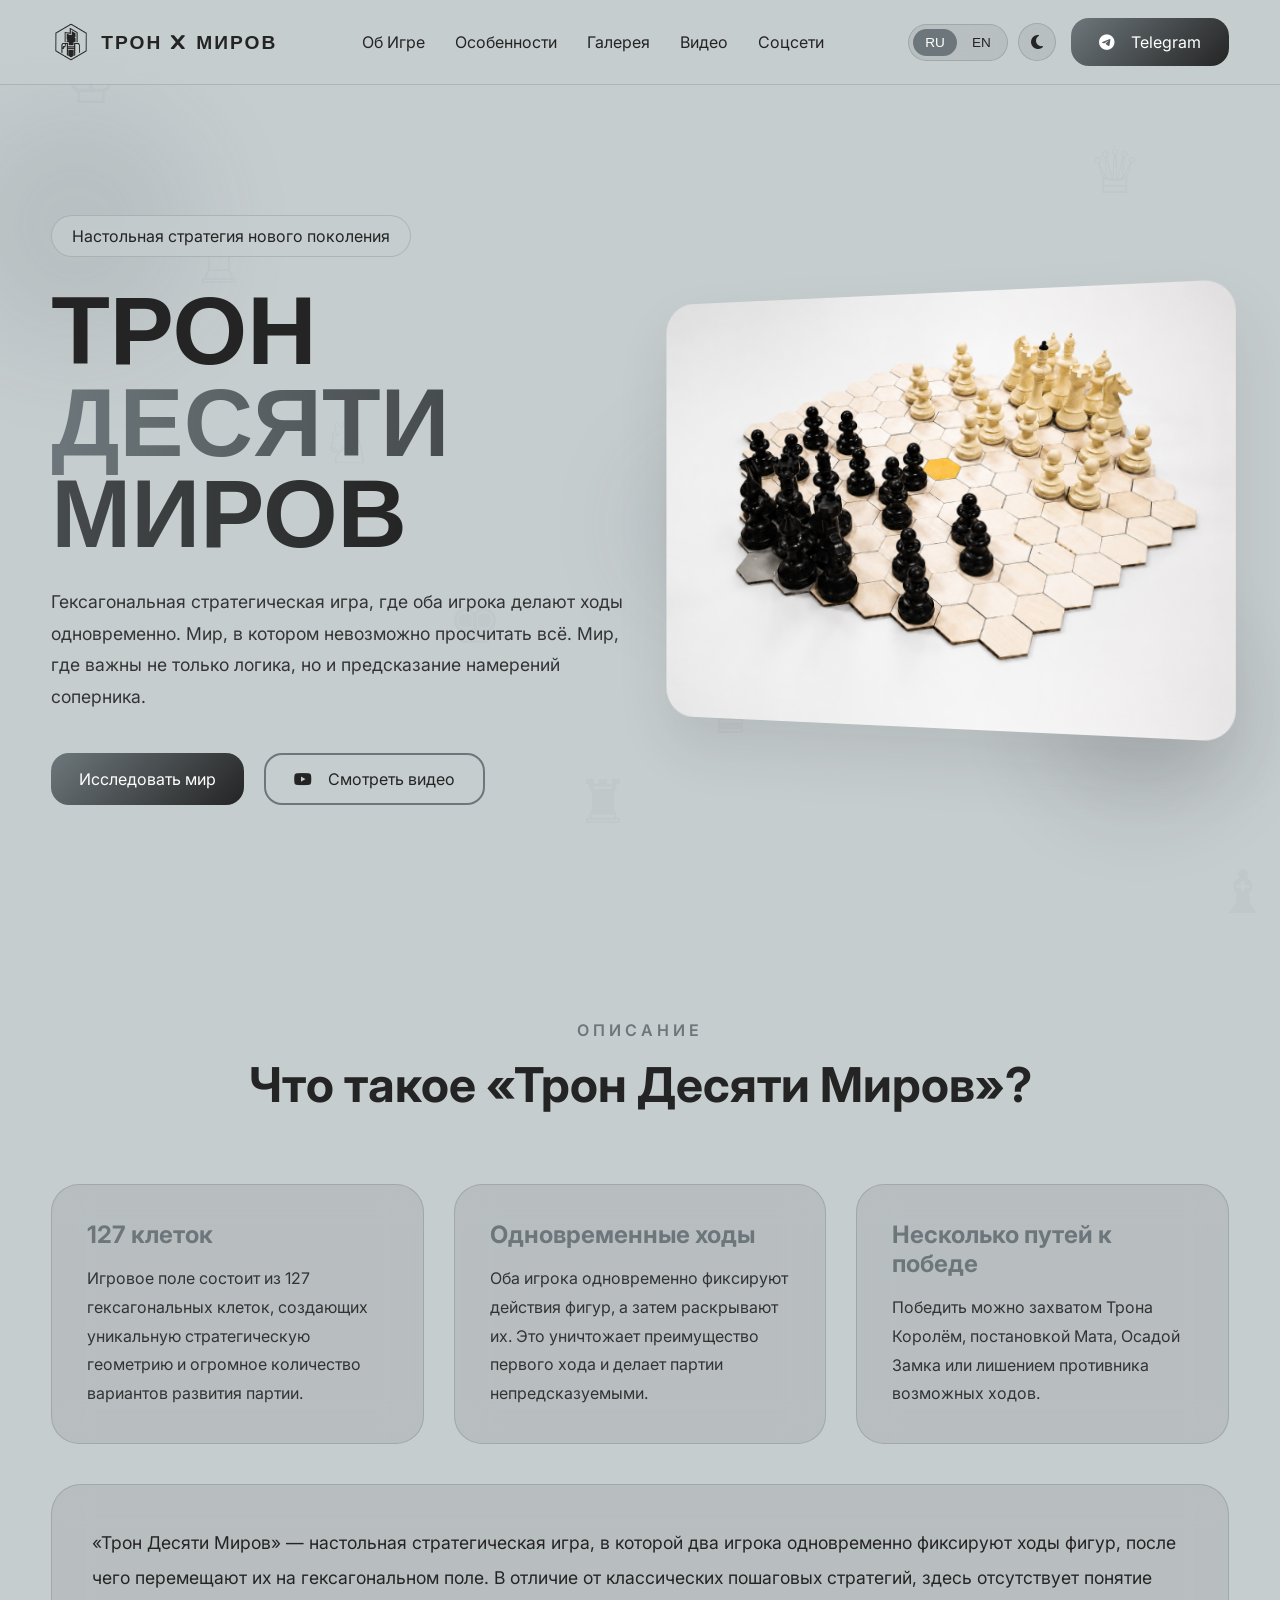
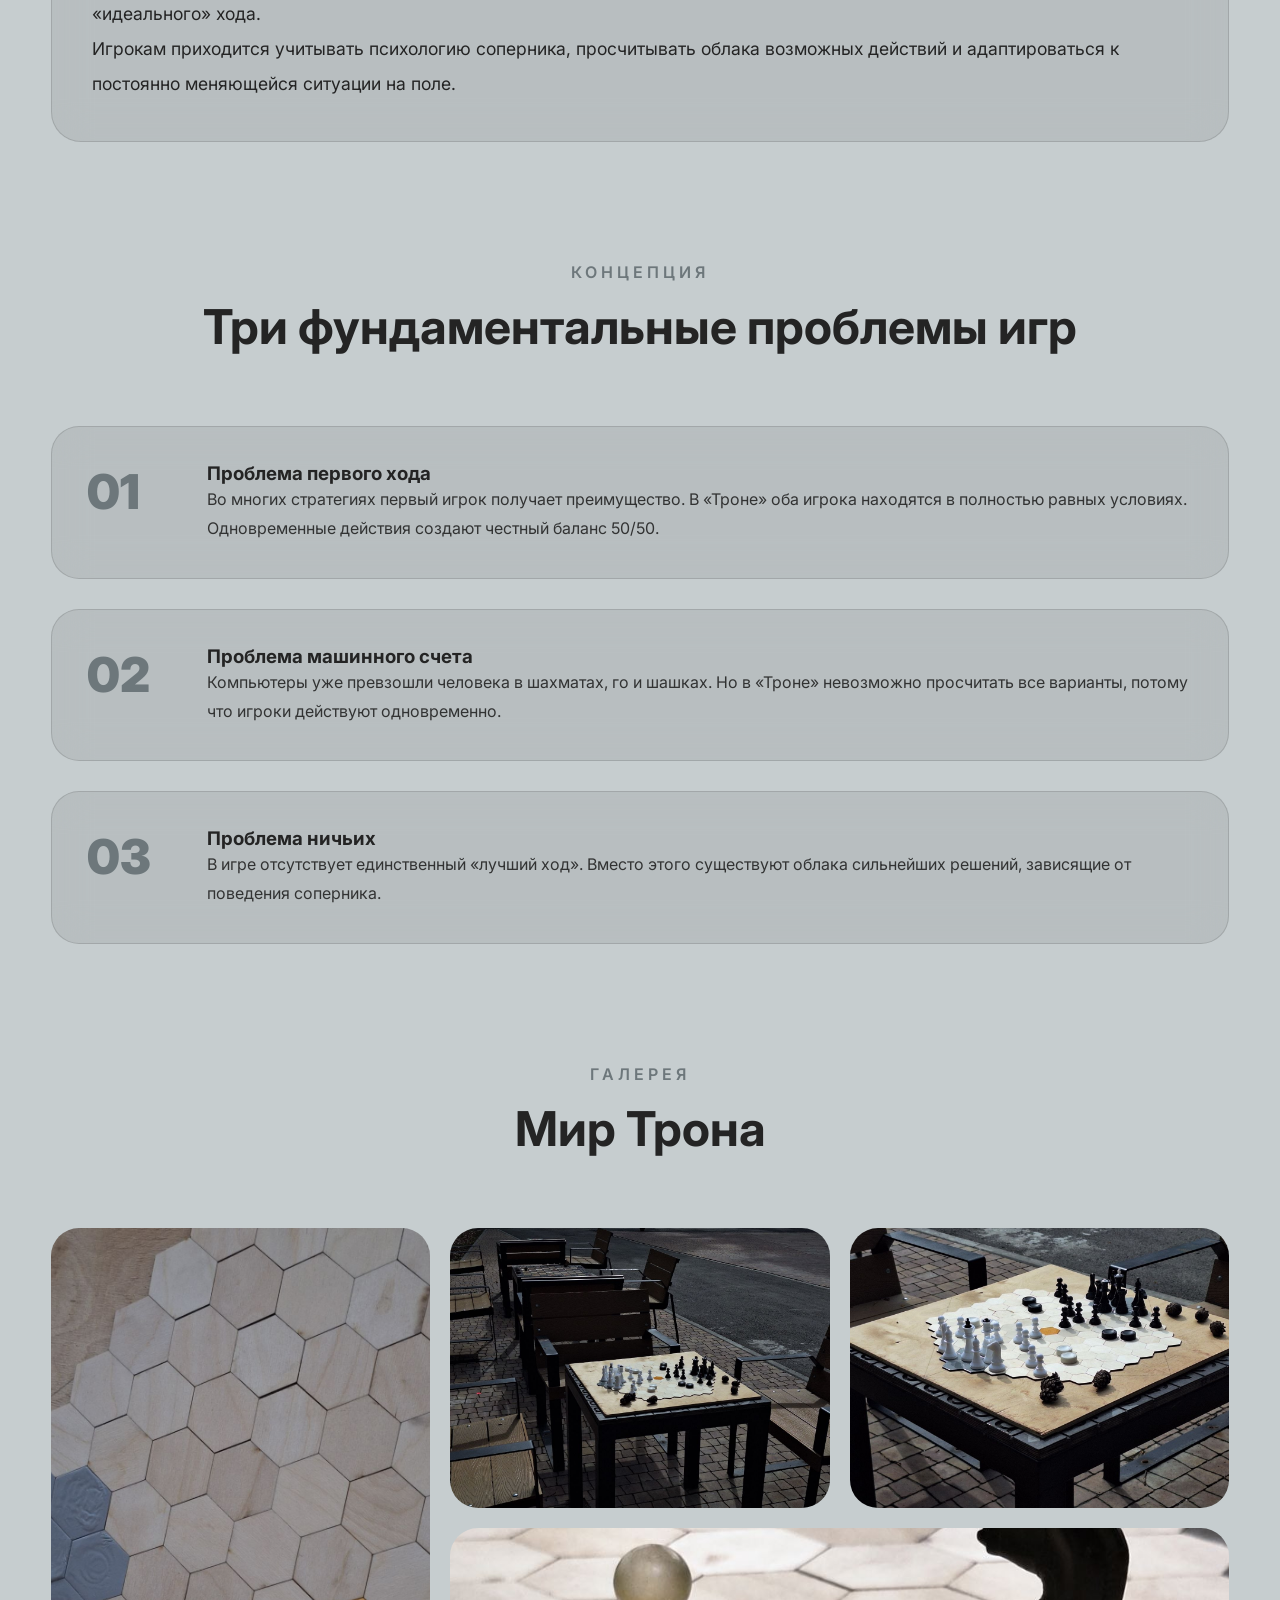
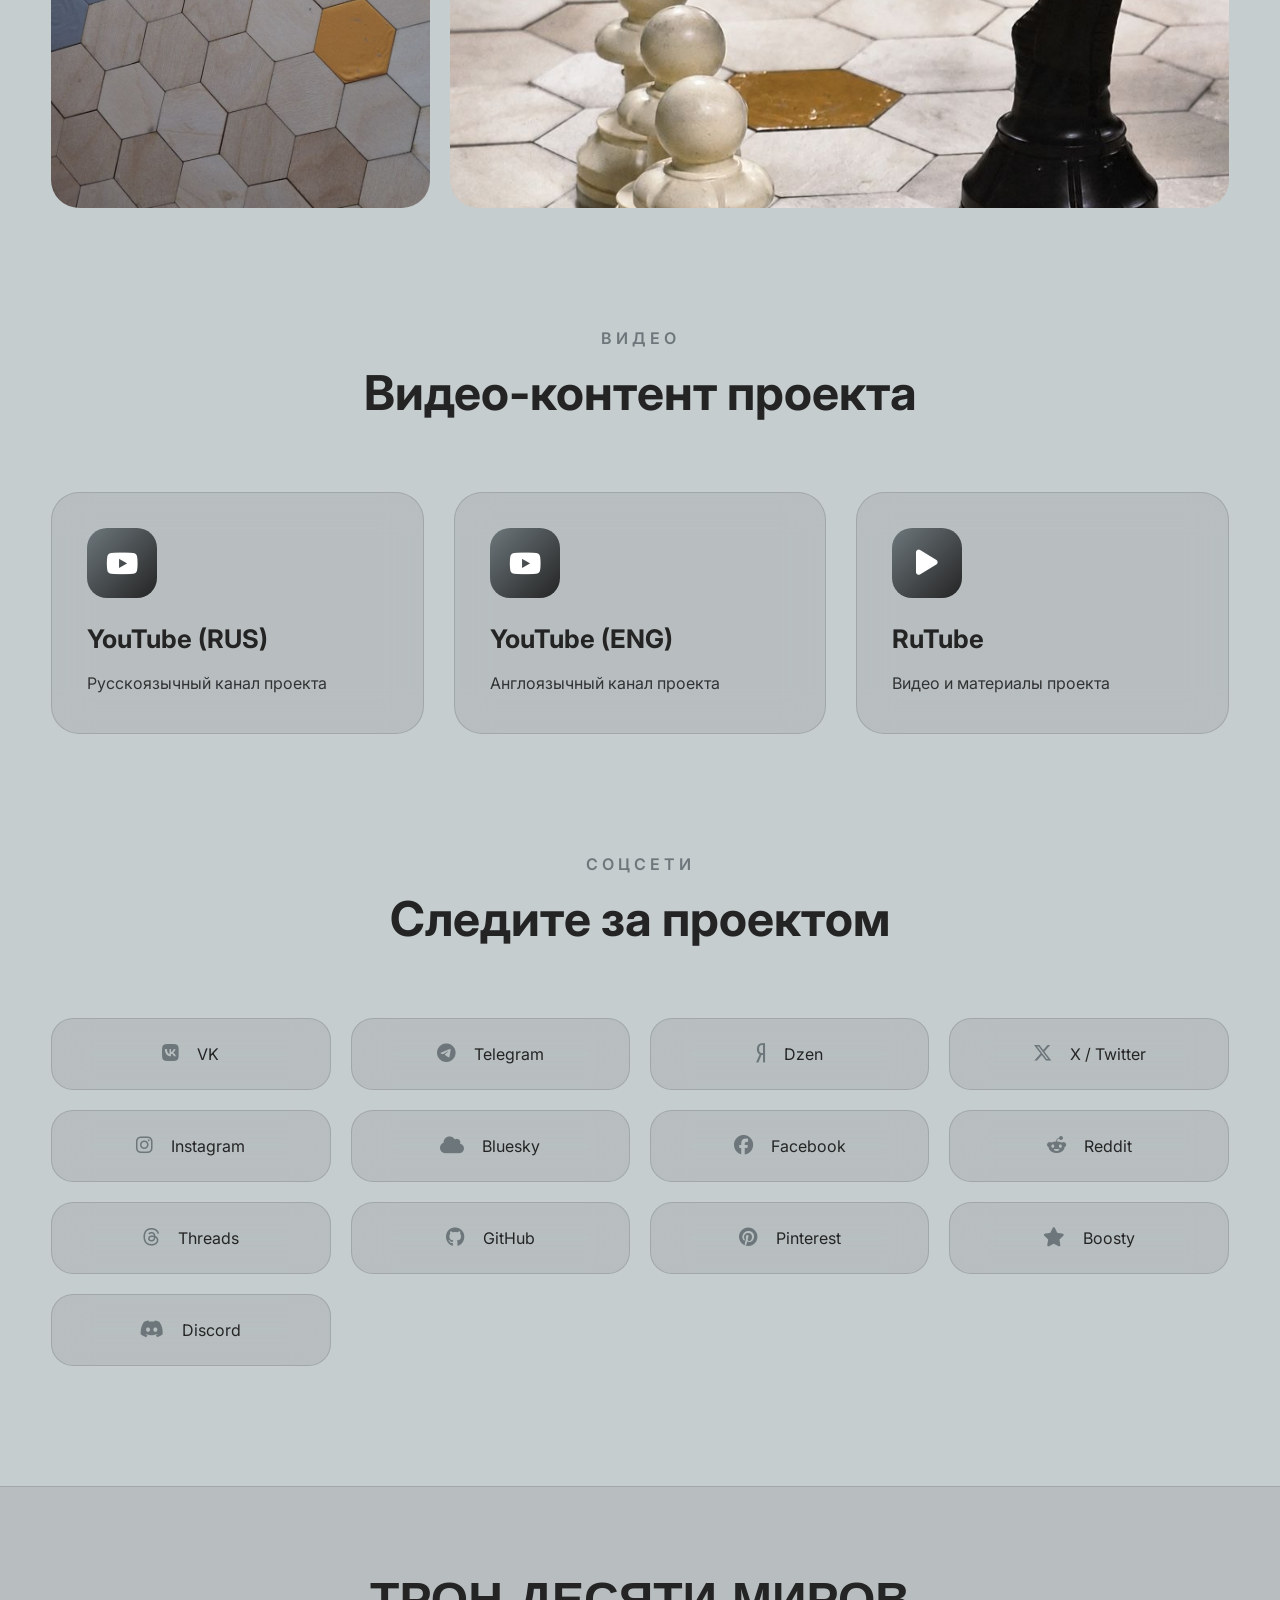
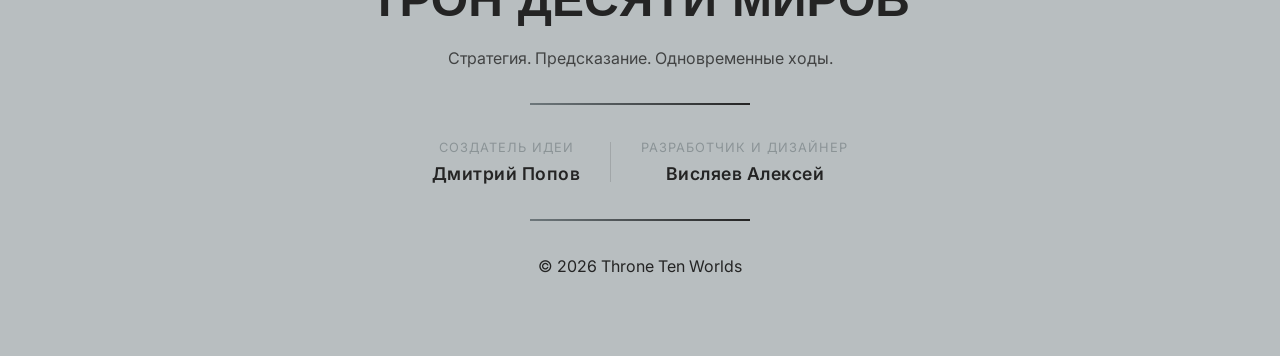
==== commit ec456f2d: "Add files via upload" ====
--- a/index.html
+++ b/index.html
@@ -1,38 +1,308 @@
 <!DOCTYPE html>
-<html lang="ru">
+<html lang="ru" data-theme="light">
+<!DOCTYPE html>
+<html lang="ru" data-theme="light">
 <head>
     <meta charset="UTF-8">
-    <meta name="viewport" content="width=device-width, initial-scale=1.0">
-    <title>Трон Десяти Миров</title>
-    <link rel="stylesheet" href="css/style.css">
+    <meta name="viewport" content="width=device-width, initial-scale=1.0, maximum-scale=5.0, user-scalable=yes">
+    <meta http-equiv="X-UA-Compatible" content="IE=edge">
+    
+    <!-- Основные метатеги -->
+    <title>Трон Десяти Миров | Throne of Ten Worlds - Настольная стратегическая игра</title>
+    <meta name="title" content="Трон Десяти Миров | Throne of Ten Worlds">
+    <meta name="description" content="Трон Десяти Миров - гексагональная стратегическая игра с одновременными ходами. Мир, где важны не только логика, но и предсказание намерений соперника. 127 клеток, несколько путей к победе.">
+    <meta name="keywords" content="настольная игра, стратегия, гексагональная, одновременные ходы, трон десяти миров, throne ten worlds, board game, strategy">
+    <meta name="author" content="Дмитрий Попов, Висляев Алексей">
+    <meta name="robots" content="index, follow, max-image-preview:large, max-snippet:-1, max-video-preview:-1">
+    <meta name="googlebot" content="index, follow">
+    <meta name="google" content="notranslate">
+    <meta name="format-detection" content="telephone=no">
+    <meta name="copyright" content="© 2026 Throne Ten Worlds">
+    <meta name="rating" content="general">
+    <meta name="generator" content="Visual Studio Code">
+    
+    <!-- Языковые метатеги -->
+    <meta http-equiv="content-language" content="ru, en">
+    <meta name="language" content="Russian, English">
+    
+    <!-- Гео-метатеги -->
+    <meta name="geo.region" content="RU">
+    <meta name="geo.placename" content="Russia">
+    
+    <!-- Основные Open Graph метатеги -->
+    <meta property="og:type" content="website">
+    <meta property="og:site_name" content="Трон Десяти Миров">
+    <meta property="og:title" content="Трон Десяти Миров | Throne of Ten Worlds">
+    <meta property="og:description" content="Гексагональная стратегическая игра, где оба игрока делают ходы одновременно. Мир, в котором невозможно просчитать всё. Несколько путей к победе.">
+    <meta property="og:url" content="https://throne10world-create.github.io/Throne/">
+    <meta property="og:image" content="https://throne10world-create.github.io/Throne/icon.png">
+    <meta property="og:image:secure_url" content="https://throne10world-create.github.io/Throne/icon.png">
+    <meta property="og:image:type" content="image/png">
+    <meta property="og:image:width" content="512">
+    <meta property="og:image:height" content="512">
+    <meta property="og:image:alt" content="Трон Десяти Миров - логотип">
+    <meta property="og:locale" content="ru_RU">
+    <meta property="og:locale:alternate" content="en_US">
+    
+    <!-- Open Graph для Facebook -->
+    <meta property="fb:app_id" content="YOUR_FACEBOOK_APP_ID">
+    <meta property="article:publisher" content="https://www.facebook.com/profile.php?id=61590254998978">
+    
+    <!-- Open Graph для VK -->
+    <meta property="vk:image" content="https://throne10world-create.github.io/Throne/icon.png">
+    <meta property="vk:title" content="Трон Десяти Миров | Throne of Ten Worlds">
+    <meta property="vk:description" content="Гексагональная стратегическая игра с одновременными ходами">
+    
+    <!-- Twitter Card -->
+    <meta name="twitter:card" content="summary_large_image">
+    <meta name="twitter:site" content="@Throne10World">
+    <meta name="twitter:creator" content="@Throne10World">
+    <meta name="twitter:title" content="Трон Десяти Миров | Throne of Ten Worlds">
+    <meta name="twitter:description" content="Гексагональная стратегическая игра с одновременными ходами. 127 клеток, несколько путей к победе.">
+    <meta name="twitter:image" content="https://throne10world-create.github.io/Throne/icon.png">
+    <meta name="twitter:image:alt" content="Трон Десяти Миров - логотип">
+    <meta name="twitter:url" content="https://throne10world-create.github.io/Throne/">
+    
+    <!-- Discord -->
+    <meta name="discord:image" content="https://throne10world-create.github.io/Throne/icon.png">
+    
+    <!-- Telegram -->
+    <meta property="telegram:image" content="https://throne10world-create.github.io/Throne/icon.png">
+    
+    <!-- Pinterest -->
+    <meta name="pinterest-rich-pin" content="true">
+    <meta name="pinterest:image" content="https://throne10world-create.github.io/Throne/icon.png">
+    
+    <!-- WhatsApp -->
+    <meta property="og:image:whatsapp" content="https://throne10world-create.github.io/Throne/icon.png">
+    
+    <!-- Instagram -->
+    <meta property="al:ios:app_name" content="Instagram">
+    <meta property="al:ios:url" content="instagram://media?id=YOUR_MEDIA_ID">
+    
+    <!-- Microsoft / Windows -->
+    <meta name="msapplication-TileImage" content="https://throne10world-create.github.io/Throne/icon.png">
+    <meta name="msapplication-TileColor" content="#242424">
+    <meta name="msapplication-config" content="browserconfig.xml">
+    <meta name="application-name" content="Трон Десяти Миров">
+    
+    <!-- Apple метатеги -->
+    <meta name="apple-mobile-web-app-capable" content="yes">
+    <meta name="apple-mobile-web-app-status-bar-style" content="black-translucent">
+    <meta name="apple-mobile-web-app-title" content="Трон 10 Миров">
+    <meta name="apple-itunes-app" content="app-id=YOUR_APP_ID">
+    <link rel="apple-touch-icon" href="icon.png">
+    <link rel="apple-touch-icon" sizes="57x57" href="icon.png">
+    <link rel="apple-touch-icon" sizes="60x60" href="icon.png">
+    <link rel="apple-touch-icon" sizes="72x72" href="icon.png">
+    <link rel="apple-touch-icon" sizes="76x76" href="icon.png">
+    <link rel="apple-touch-icon" sizes="114x114" href="icon.png">
+    <link rel="apple-touch-icon" sizes="120x120" href="icon.png">
+    <link rel="apple-touch-icon" sizes="144x144" href="icon.png">
+    <link rel="apple-touch-icon" sizes="152x152" href="icon.png">
+    <link rel="apple-touch-icon" sizes="167x167" href="icon.png">
+    <link rel="apple-touch-icon" sizes="180x180" href="icon.png">
+    <link rel="apple-touch-icon" sizes="1024x1024" href="icon.png">
+    <link rel="apple-touch-startup-image" href="icon.png">
+    <link rel="mask-icon" href="icon.png" color="#242424">
+    
+    <!-- Android / Chrome -->
+    <meta name="mobile-web-app-capable" content="yes">
+    <meta name="theme-color" content="#242424" media="(prefers-color-scheme: dark)">
+    <meta name="theme-color" content="#C6CDCF" media="(prefers-color-scheme: light)">
+    
+    <!-- Фавиконки (все размеры) -->
+    <link rel="icon" type="image/png" href="icon.png">
+    <link rel="icon" type="image/png" sizes="16x16" href="icon.png">
+    <link rel="icon" type="image/png" sizes="32x32" href="icon.png">
+    <link rel="icon" type="image/png" sizes="48x48" href="icon.png">
+    <link rel="icon" type="image/png" sizes="64x64" href="icon.png">
+    <link rel="icon" type="image/png" sizes="96x96" href="icon.png">
+    <link rel="icon" type="image/png" sizes="128x128" href="icon.png">
+    <link rel="icon" type="image/png" sizes="192x192" href="icon.png">
+    <link rel="icon" type="image/png" sizes="256x256" href="icon.png">
+    <link rel="icon" type="image/png" sizes="384x384" href="icon.png">
+    <link rel="icon" type="image/png" sizes="512x512" href="icon.png">
+    <link rel="shortcut icon" href="icon.png">
+    <link rel="shortcut icon" type="image/png" href="icon.png">
+    
+    <!-- Manifest для PWA -->
+    <link rel="manifest" href="manifest.json">
+    
+    <!-- Канонический URL -->
+    <link rel="canonical" href="https://throne10world-create.github.io/Throne/">
+    
+    <!-- Альтернативные языковые версии -->
+    <link rel="alternate" hreflang="ru" href="https://throne10world-create.github.io/Throne/">
+    <link rel="alternate" hreflang="en" href="https://throne10world-create.github.io/Throne/?lang=en">
+    <link rel="alternate" hreflang="x-default" href="https://throne10world-create.github.io/Throne/">
+    
+    <!-- DNS Prefetch для производительности -->
+    <link rel="dns-prefetch" href="https://fonts.googleapis.com">
+    <link rel="dns-prefetch" href="https://fonts.gstatic.com">
+    <link rel="dns-prefetch" href="https://cdnjs.cloudflare.com">
+    
+    <!-- Preconnect -->
     <link rel="preconnect" href="https://fonts.googleapis.com">
     <link rel="preconnect" href="https://fonts.gstatic.com" crossorigin>
+    <link rel="preconnect" href="https://cdnjs.cloudflare.com" crossorigin>
+    
+    <!-- Подключение стилей и шрифтов -->
+    <link rel="stylesheet" href="css/style.css">
     <link href="https://fonts.googleapis.com/css2?family=Orbitron:wght@400;500;700;900&family=Inter:wght@300;400;500;600;700&display=swap" rel="stylesheet">
-    <!-- Font Awesome для иконок -->
     <link rel="stylesheet" href="https://cdnjs.cloudflare.com/ajax/libs/font-awesome/6.5.1/css/all.min.css">
+    
+    <!-- Schema.org структурированные данные -->
+    <script type="application/ld+json">
+    {
+        "@context": "https://schema.org",
+        "@type": "WebSite",
+        "name": "Трон Десяти Миров",
+        "alternateName": "Throne of Ten Worlds",
+        "url": "https://throne10world-create.github.io/Throne/",
+        "description": "Гексагональная стратегическая игра с одновременными ходами",
+        "image": "https://throne10world-create.github.io/Throne/icon.png",
+        "author": {
+            "@type": "Organization",
+            "name": "Throne Ten Worlds",
+            "url": "https://throne10world-create.github.io/Throne/"
+        },
+        "potentialAction": {
+            "@type": "SearchAction",
+            "target": "https://throne10world-create.github.io/Throne/?search={search_term_string}",
+            "query-input": "required name=search_term_string"
+        }
+    }
+    </script>
+    
+    <script type="application/ld+json">
+    {
+        "@context": "https://schema.org",
+        "@type": "VideoGame",
+        "name": "Трон Десяти Миров",
+        "alternateName": "Throne of Ten Worlds",
+        "description": "Настольная стратегическая игра с гексагональным полем и одновременными ходами",
+        "genre": ["Strategy", "Board Game"],
+        "numberOfPlayers": {
+            "@type": "QuantitativeValue",
+            "minValue": 2,
+            "maxValue": 2
+        },
+        "image": "https://throne10world-create.github.io/Throne/icon.png",
+        "url": "https://throne10world-create.github.io/Throne/",
+        "author": {
+            "@type": "Person",
+            "name": "Дмитрий Попов"
+        },
+        "creator": {
+            "@type": "Person",
+            "name": "Висляев Алексей"
+        }
+    }
+    </script>
 </head>
 <body>
 
-
+<!-- Chess background animation -->
+<div class="chess-bg">
+    <div class="chess-piece">♔</div>
+    <div class="chess-piece">♕</div>
+    <div class="chess-piece">♖</div>
+    <div class="chess-piece">♗</div>
+    <div class="chess-piece">♘</div>
+    <div class="chess-piece">♙</div>
+    <div class="chess-piece">♚</div>
+    <div class="chess-piece">♛</div>
+    <div class="chess-piece">♜</div>
+    <div class="chess-piece">♝</div>
+</div>
 
 <header class="header">
     <nav class="navbar">
-        <div class="logo">ТРОН X МИРОВ</div>
-
+        <!-- Логотип слева -->
+        <div class="logo">
+            <img src="logoLighttheme.png" alt="Logo" class="logo-img">
+            <span class="logo-text" data-translate="logo">ТРОН X МИРОВ</span>
+        </div>
+
+        <!-- Навигация для десктопа -->
         <ul class="nav-links">
-            <li><a href="#about">Об Игре</a></li>
-            <li><a href="#problems">Особенности</a></li>
-            <li><a href="#gallery">Галерея</a></li>
-            <li><a href="#videos">Видео</a></li>
-            <li><a href="#socials">Соцсети</a></li>
+            <li><a href="#about" data-translate="about">Об Игре</a></li>
+            <li><a href="#problems" data-translate="problems">Особенности</a></li>
+            <li><a href="#gallery" data-translate="gallery">Галерея</a></li>
+            <li><a href="#videos" data-translate="videos">Видео</a></li>
+            <li><a href="#socials" data-translate="socials">Соцсети</a></li>
         </ul>
 
-        
-        <a class="play-btn" href="https://t.me/throne10world" target="_blank" class="glass reveal">
-            <i class="fab fa-telegram-plane"></i> Telegram
-        </a>
+        <!-- Группа элементов справа -->
+        <div class="nav-right-group">
+            <!-- Переключатели языка и темы -->
+            <div class="desktop-controls">
+                <div class="desktop-lang-switcher">
+                    <button class="lang-option active" data-lang="ru">RU</button>
+                    <button class="lang-option" data-lang="en">EN</button>
+                </div>
+                
+                <button class="desktop-theme-btn" aria-label="Switch theme">
+                    <i class="fas fa-moon"></i>
+                </button>
+            </div>
+
+            <!-- Кнопка GitHub -->
+            <a class="play-btn desktop-github" href="https://t.me/throne10world" target="_blank">
+                <i class="fab fa-telegram-plane"></i> Telegram
+            </a>
+        </div>
+
+        <!-- Бургер-меню для мобильных -->
+        <button class="burger-menu" aria-label="Открыть меню">
+            <span></span>
+            <span></span>
+            <span></span>
+        </button>
     </nav>
 </header>
+
+<!-- Мобильное меню -->
+<div class="mobile-menu">
+    <div class="mobile-menu-overlay"></div>
+    <div class="mobile-menu-content">
+        <!-- Кнопка закрытия -->
+        <button class="close-menu" aria-label="Закрыть меню">
+            <i class="fas fa-times"></i>
+        </button>
+        
+        <!-- Переключатель языка в бургере -->
+        <div class="mobile-lang-switcher">
+            <span class="lang-label" data-translate="languageLabel">Язык / Language</span>
+            <div class="lang-buttons">
+                <button class="lang-option active" data-lang="ru">RU</button>
+                <button class="lang-option" data-lang="en">EN</button>
+            </div>
+        </div>
+        
+        <!-- Навигация -->
+        <ul class="mobile-nav-links">
+            <li><a href="#about" data-translate="about">Об Игре</a></li>
+            <li><a href="#problems" data-translate="problems">Особенности</a></li>
+            <li><a href="#gallery" data-translate="gallery">Галерея</a></li>
+            <li><a href="#videos" data-translate="videos">Видео</a></li>
+            <li><a href="#socials" data-translate="socials">Соцсети</a></li>
+        </ul>
+        
+        <!-- Кнопка GitHub -->
+        
+        <a class="mobile-github-btn" href="https://t.me/throne10world" target="_blank" class="glass reveal">
+            <i class="fab fa-telegram-plane"></i> Telegram
+        </a>
+        
+        <!-- Переключатель темы -->
+        <button class="mobile-theme-btn" aria-label="Switch theme">
+            <i class="fas fa-moon"></i>
+            <span data-translate="themeLabel">Тема / Theme</span>
+        </button>
+    </div>
+</div>
 
 <section class="hero">
     <div class="floating floating-1"></div>
@@ -40,29 +310,29 @@
     <div class="floating floating-3"></div>
 
     <div class="hero-content">
-        <span class="hero-badge">Настольная стратегия нового поколения</span>
-
-        <h1>
+        <span class="hero-badge" data-translate="heroBadge">Настольная стратегия нового поколения</span>
+
+        <h1 data-translate="heroTitle">
             ТРОН<br>
             <span>ДЕСЯТИ МИРОВ</span>
         </h1>
 
-        <p>
+        <p data-translate="heroDesc">
             Гексагональная стратегическая игра, где оба игрока делают ходы одновременно.
             Мир, в котором невозможно просчитать всё. Мир, где важны не только логика,
             но и предсказание намерений соперника.
         </p>
 
         <div class="hero-buttons">
-            <a href="#about" class="primary-btn">Исследовать мир</a>
+            <a href="#about" class="primary-btn" data-translate="exploreBtn">Исследовать мир</a>
             <a href="https://www.youtube.com/@Throne.10.Worlds" target="_blank" class="secondary-btn">
-                <i class="fab fa-youtube"></i> Смотреть видео
+                <i class="fab fa-youtube"></i> <span data-translate="watchBtn">Смотреть видео</span>
             </a>
         </div>
     </div>
 
     <div class="hero-image">
-        <img src="1.jpg" alt="Трон Десяти Миров">
+        <img src="first.png" alt="Трон Десяти Миров">
     </div>
 
     
@@ -70,30 +340,30 @@
 
 <section class="about section" id="about">
     <div class="section-title">
-        <span>ОПИСАНИЕ</span>
-        <h2>Что такое «Трон Десяти Миров»?</h2>
+        <span data-translate="aboutLabel">ОПИСАНИЕ</span>
+        <h2 data-translate="aboutTitle">Что такое «Трон Десяти Миров»?</h2>
     </div>
 
     <div class="about-grid">
         <div class="about-card glass">
-            <h3>127 клеток</h3>
-            <p>
+            <h3 data-translate="feature1Title">127 клеток</h3>
+            <p data-translate="feature1Desc">
                 Игровое поле состоит из 127 гексагональных клеток, создающих уникальную
                 стратегическую геометрию и огромное количество вариантов развития партии.
             </p>
         </div>
 
         <div class="about-card glass">
-            <h3>Одновременные ходы</h3>
-            <p>
+            <h3 data-translate="feature2Title">Одновременные ходы</h3>
+            <p data-translate="feature2Desc">
                 Оба игрока одновременно фиксируют действия фигур, а затем раскрывают их.
                 Это уничтожает преимущество первого хода и делает партии непредсказуемыми.
             </p>
         </div>
 
         <div class="about-card glass">
-            <h3>Несколько путей к победе</h3>
-            <p>
+            <h3 data-translate="feature3Title">Несколько путей к победе</h3>
+            <p data-translate="feature3Desc">
                 Победить можно захватом Трона Королём, постановкой Мата,
                 Осадой Замка или лишением противника возможных ходов.
             </p>
@@ -101,7 +371,7 @@
     </div>
 
     <div class="description-box glass">
-        <p>
+        <p data-translate="aboutDesc1">
             «Трон Десяти Миров» — настольная стратегическая игра,
             в которой два игрока одновременно фиксируют ходы фигур,
             после чего перемещают их на гексагональном поле.
@@ -109,7 +379,7 @@
             здесь отсутствует понятие «идеального» хода.
         </p>
 
-        <p>
+        <p data-translate="aboutDesc2">
             Игрокам приходится учитывать психологию соперника,
             просчитывать облака возможных действий и адаптироваться
             к постоянно меняющейся ситуации на поле.
@@ -119,16 +389,16 @@
 
 <section class="problems section" id="problems">
     <div class="section-title">
-        <span>КОНЦЕПЦИЯ</span>
-        <h2>Три фундаментальные проблемы игр</h2>
+        <span data-translate="conceptLabel">КОНЦЕПЦИЯ</span>
+        <h2 data-translate="conceptTitle">Три фундаментальные проблемы игр</h2>
     </div>
 
     <div class="timeline">
         <div class="timeline-item glass reveal">
             <div class="timeline-number">01</div>
             <div>
-                <h3>Проблема первого хода</h3>
-                <p>
+                <h3 data-translate="problem1Title">Проблема первого хода</h3>
+                <p data-translate="problem1Desc">
                     Во многих стратегиях первый игрок получает преимущество.
                     В «Троне» оба игрока находятся в полностью равных условиях.
                     Одновременные действия создают честный баланс 50/50.
@@ -139,8 +409,8 @@
         <div class="timeline-item glass reveal">
             <div class="timeline-number">02</div>
             <div>
-                <h3>Проблема машинного счета</h3>
-                <p>
+                <h3 data-translate="problem2Title">Проблема машинного счета</h3>
+                <p data-translate="problem2Desc">
                     Компьютеры уже превзошли человека в шахматах, го и шашках.
                     Но в «Троне» невозможно просчитать все варианты,
                     потому что игроки действуют одновременно.
@@ -151,8 +421,8 @@
         <div class="timeline-item glass reveal">
             <div class="timeline-number">03</div>
             <div>
-                <h3>Проблема ничьих</h3>
-                <p>
+                <h3 data-translate="problem3Title">Проблема ничьих</h3>
+                <p data-translate="problem3Desc">
                     В игре отсутствует единственный «лучший ход».
                     Вместо этого существуют облака сильнейших решений,
                     зависящие от поведения соперника.
@@ -164,8 +434,8 @@
 
 <section class="gallery section" id="gallery">
     <div class="section-title">
-        <span>ГАЛЕРЕЯ</span>
-        <h2>Мир Трона</h2>
+        <span data-translate="galleryLabel">ГАЛЕРЕЯ</span>
+        <h2 data-translate="galleryTitle">Мир Трона</h2>
     </div>
 
     <div class="gallery-grid">
@@ -189,35 +459,35 @@
 
 <section class="videos section" id="videos">
     <div class="section-title">
-        <span>ВИДЕО</span>
-        <h2>Видео-контент проекта</h2>
+        <span data-translate="videosLabel">ВИДЕО</span>
+        <h2 data-translate="videosTitle">Видео-контент проекта</h2>
     </div>
 
     <div class="links-grid">
         <a href="https://www.youtube.com/@Throne.10.Worlds" target="_blank" class="social-link glass reveal">
             <div class="post-icon"><i class="fab fa-youtube"></i></div>
             <h3>YouTube (RUS)</h3>
-            <p>Русскоязычный канал проекта</p>
+            <p data-translate="youtubeRus">Русскоязычный канал проекта</p>
         </a>
 
         <a href="https://www.youtube.com/@Throne-10-world" target="_blank" class="social-link glass reveal">
             <div class="post-icon"><i class="fab fa-youtube"></i></div>
             <h3>YouTube (ENG)</h3>
-            <p>Англоязычный канал проекта</p>
+            <p data-translate="youtubeEng">Англоязычный канал проекта</p>
         </a>
 
         <a href="https://rutube.ru/channel/78520668/" target="_blank" class="social-link glass reveal">
             <div class="post-icon"><i class="fas fa-play"></i></div>
             <h3>RuTube</h3>
-            <p>Видео и материалы проекта</p>
+            <p data-translate="rutube">Видео и материалы проекта</p>
         </a>
     </div>
 </section>
 
 <section class="socials section" id="socials">
     <div class="section-title">
-        <span>СОЦСЕТИ</span>
-        <h2>Следите за проектом</h2>
+        <span data-translate="socialsLabel">СОЦСЕТИ</span>
+        <h2 data-translate="socialsTitle">Следите за проектом</h2>
     </div>
 
     <div class="socials-grid">
@@ -248,7 +518,7 @@
         <a href="https://www.threads.com/@throne.10.world" target="_blank" class="glass reveal">
             <i class="fab fa-threads"></i> Threads
         </a>
-        <a href="https://github.com/throne10world-create/Throne" target="_blank" class="glass reveal">
+        <a href="https://github.com/throne10world-create" target="_blank" class="glass reveal">
             <i class="fab fa-github"></i> GitHub
         </a>
         <a href="https://www.pinterest.com/throne10world/" target="_blank" class="glass reveal">
@@ -264,16 +534,35 @@
 </section>
 
 <footer class="footer">
-    <h2>ТРОН ДЕСЯТИ МИРОВ</h2>
-    <p>
+    <h2 data-translate="footerTitle">ТРОН ДЕСЯТИ МИРОВ</h2>
+    <p data-translate="footerDesc">
         Стратегия. Предсказание. Одновременные ходы.
     </p>
 
     <div class="footer-line"></div>
 
+    <div class="footer-creators">
+        <div class="creator">
+            <span class="creator-label" data-translate="ideaAuthor">Создатель идеи</span>
+            <span class="creator-name">Дмитрий Попов</span>
+        </div>
+        <div class="creator-divider"></div>
+        <div class="creator">
+            <span class="creator-label" data-translate="developer">Разработчик и дизайнер</span>
+            <span class="creator-name">Висляев Алексей</span>
+        </div>
+    </div>
+
+    <div class="footer-line"></div>
+
     <span>© 2026 Throne Ten Worlds</span>
 </footer>
 
+<button class="scroll-to-top" aria-label="Наверх">
+    <i class="fas fa-chevron-up"></i>
+</button>
+
 <script src="script.js"></script>
 </body>
-</html>
+
+</html>
--- a/css/style.css
+++ b/css/style.css
@@ -1,4 +1,3 @@
-
 *{
     margin:0;
     padding:0;
@@ -7,67 +6,128 @@
 }
 
 :root{
-    --bg:#1f2426;
-    --card:rgba(198,205,207,0.08);
-    --border:rgba(198,205,207,0.18);
-    --text:#C6CDCF;
-    --accent:#6D777B;
-    --accent2:#C6CDCF;
-    --dark:#15191b;
-    --dark2:#22282b;
+    /* Light theme (default) */
+    --bg-light:#C6CDCF;
+    --text-light:#242424;
+    --card-light:rgba(36,36,36,0.08);
+    --border-light:rgba(36,36,36,0.15);
+    --accent-light:#6D777B;
+    --accent2-light:#242424;
+    --glass-bg-light:rgba(198,205,207,0.7);
+    --shadow-light:rgba(36,36,36,0.1);
+    
+    /* Dark theme */
+    --bg-dark:#242424;
+    --text-dark:#C6CDCF;
+    --card-dark:rgba(198,205,207,0.08);
+    --border-dark:rgba(198,205,207,0.15);
+    --accent-dark:#6D777B;
+    --accent2-dark:#C6CDCF;
+    --glass-bg-dark:rgba(36,36,36,0.7);
+    --shadow-dark:rgba(0,0,0,0.3);
+}
+
+/* Light theme (default) */
+[data-theme="light"], :root {
+    --bg:var(--bg-light);
+    --text:var(--text-light);
+    --card:var(--card-light);
+    --border:var(--border-light);
+    --accent:var(--accent-light);
+    --accent2:var(--accent2-light);
+    --glass-bg:var(--glass-bg-light);
+    --shadow:var(--shadow-light);
+}
+
+/* Dark theme */
+[data-theme="dark"] {
+    --bg:var(--bg-dark);
+    --text:var(--text-dark);
+    --card:var(--card-dark);
+    --border:var(--border-dark);
+    --accent:var(--accent-dark);
+    --accent2:var(--accent2-dark);
+    --glass-bg:var(--glass-bg-dark);
+    --shadow:var(--shadow-dark);
 }
 
 body{
     font-family:'Inter',sans-serif;
-    background:linear-gradient(180deg,#15191b,#1f2426,#181c1e);
+    background:var(--bg);
     color:var(--text);
     overflow-x:hidden;
-    cursor:none;
-}
-
-body::before{
-    content:'';
-    position:fixed;
-    inset:0;
-    background:
-    radial-gradient(circle at 20% 20%,rgba(109,119,123,0.22),transparent 30%),
-    radial-gradient(circle at 80% 30%,rgba(198,205,207,0.12),transparent 30%),
-    radial-gradient(circle at 50% 80%,rgba(255,255,255,0.05),transparent 30%);
-    z-index:-2;
-}
-
-.cursor,
-.cursor-outline{
-    position:fixed;
-    top:0;
-    left:0;
-    transform:translate(-50%,-50%);
-    pointer-events:none;
-    border-radius:50%;
-    z-index:9999;
-}
-
-.cursor{
-    width:10px;
-    height:10px;
-    background:var(--accent2);
-}
-
-.cursor-outline{
-    width:40px;
-    height:40px;
-    border:1px solid rgba(198,205,207,0.5);
-    transition:.08s;
-}
-
+    transition: background 0.5s ease, color 0.5s ease;
+}
+
+/* Chess background animation */
+.chess-bg {
+    position: fixed;
+    top: 0;
+    left: 0;
+    width: 100%;
+    height: 100%;
+    pointer-events: none;
+    z-index: -1;
+    opacity: 0.03;
+}
+
+[data-theme="dark"] .chess-bg {
+    opacity: 0.05;
+}
+
+.chess-piece {
+    position: absolute;
+    font-size: 60px;
+    animation: floatChess 20s infinite linear;
+    will-change: transform;
+}
+
+.chess-piece:nth-child(1) { top: 5%; left: 5%; animation-delay: 0s; animation-duration: 25s; }
+.chess-piece:nth-child(2) { top: 15%; left: 85%; animation-delay: -3s; animation-duration: 22s; }
+.chess-piece:nth-child(3) { top: 25%; left: 15%; animation-delay: -7s; animation-duration: 28s; }
+.chess-piece:nth-child(4) { top: 35%; left: 75%; animation-delay: -5s; animation-duration: 20s; }
+.chess-piece:nth-child(5) { top: 45%; left: 25%; animation-delay: -10s; animation-duration: 30s; }
+.chess-piece:nth-child(6) { top: 55%; left: 65%; animation-delay: -2s; animation-duration: 18s; }
+.chess-piece:nth-child(7) { top: 65%; left: 35%; animation-delay: -8s; animation-duration: 26s; }
+.chess-piece:nth-child(8) { top: 75%; left: 55%; animation-delay: -12s; animation-duration: 24s; }
+.chess-piece:nth-child(9) { top: 85%; left: 45%; animation-delay: -15s; animation-duration: 32s; }
+.chess-piece:nth-child(10) { top: 95%; left: 95%; animation-delay: -6s; animation-duration: 19s; }
+
+@keyframes floatChess {
+    0% { transform: translate(0, 0) rotate(0deg) scale(1); }
+    25% { transform: translate(50px, -30px) rotate(5deg) scale(1.1); }
+    50% { transform: translate(30px, -50px) rotate(-3deg) scale(1); }
+    75% { transform: translate(-20px, -20px) rotate(4deg) scale(0.9); }
+    100% { transform: translate(0, 0) rotate(0deg) scale(1); }
+}
+
+/* Chessboard lines */
+body::after {
+    content: '';
+    position: fixed;
+    top: 0;
+    left: 0;
+    width: 100%;
+    height: 100%;
+    background-image: 
+        linear-gradient(0deg, transparent 24%, var(--border) 25%, var(--border) 26%, transparent 27%, transparent 74%, var(--border) 75%, var(--border) 76%, transparent 77%, transparent),
+        linear-gradient(90deg, transparent 24%, var(--border) 25%, var(--border) 26%, transparent 27%, transparent 74%, var(--border) 75%, var(--border) 76%, transparent 77%, transparent);
+    background-size: 100px 100px;
+    opacity: 0.02;
+    z-index: -1;
+    pointer-events: none;
+}
+
+/* Header styles */
 .header{
     position:fixed;
     width:100%;
     top:0;
     z-index:1000;
     backdrop-filter:blur(14px);
-    background:rgba(20,24,26,0.45);
-    border-bottom:1px solid rgba(198,205,207,0.08);
+    background:var(--glass-bg);
+    border-bottom:1px solid var(--border);
+    transition: all 0.3s ease;
 }
 
 .navbar{
@@ -79,11 +139,38 @@
     padding:18px 0;
 }
 
-.logo{
+/* Группа правых элементов */
+.nav-right-group {
+    display: flex;
+    align-items: center;
+    gap: 10px;
+}
+
+/* Стили для десктопной группы */
+.desktop-controls {
+    display: flex;
+    align-items: center;
+    gap: 10px;
+}
+
+/* Logo */
+.logo {
+    display: flex;
+    align-items: center;
+    gap: 10px;
+}
+
+.logo-img {
+    height: 40px;
+    width: auto;
+    transition: all 0.3s ease;
+}
+
+.logo-text {
     font-family:'Orbitron',sans-serif;
     font-weight:900;
     letter-spacing:2px;
-    color:var(--accent2);
+    font-size: 1.2rem;
 }
 
 .nav-links{
@@ -96,6 +183,7 @@
     color:var(--text);
     text-decoration:none;
     position:relative;
+    transition: color 0.3s ease;
 }
 
 .nav-links a::after{
@@ -117,29 +205,314 @@
 .primary-btn,
 .secondary-btn{
     text-decoration:none;
-    color:var(--text);
+    color:white;
     padding:14px 28px;
     border-radius:18px;
     transition:.35s;
+    display: inline-flex;
+    align-items: center;
+    gap: 8px;
 }
 
 .play-btn,
 .primary-btn{
     background:linear-gradient(135deg,var(--accent),var(--accent2));
-    color:#111;
-    font-weight:700;
 }
 
 .secondary-btn{
-    border:1px solid rgba(198,205,207,0.25);
-    background:rgba(255,255,255,0.03);
+    border:2px solid var(--accent);
+    color: var(--text);
+    background: transparent;
 }
 
 .play-btn:hover,
 .primary-btn:hover,
 .secondary-btn:hover{
     transform:translateY(-4px) scale(1.02);
-    box-shadow:0 15px 40px rgba(109,119,123,.35);
+    box-shadow:0 15px 40px var(--shadow);
+}
+
+/* Переключатель языка для десктопа */
+.desktop-lang-switcher {
+    display: flex;
+    gap: 3px;
+    background: var(--card);
+    backdrop-filter: blur(20px);
+    border-radius: 30px;
+    padding: 4px;
+    border: 1px solid var(--border);
+}
+
+.desktop-lang-switcher .lang-option {
+    padding: 6px 12px;
+    font-size: 0.85rem;
+}
+
+/* Переключатель темы в шапке */
+.desktop-theme-btn {
+    width: 38px;
+    height: 38px;
+    border-radius: 50%;
+    border: 1px solid var(--border);
+    background: var(--card);
+    backdrop-filter: blur(20px);
+    color: var(--text);
+    cursor: pointer;
+    display: flex;
+    align-items: center;
+    justify-content: center;
+    transition: all 0.3s ease;
+    font-size: 1rem;
+}
+
+.desktop-theme-btn:hover {
+    transform: scale(1.1);
+    border-color: var(--accent);
+    box-shadow: 0 5px 20px var(--shadow);
+    background: var(--accent);
+    color: white;
+}
+
+/* Кнопка GitHub */
+.desktop-github {
+    white-space: nowrap;
+}
+
+/* Бургер-меню */
+.burger-menu {
+    display: none;
+    flex-direction: column;
+    justify-content: center;
+    align-items: center;
+    width: 40px;
+    height: 40px;
+    background: transparent;
+    border: none;
+    cursor: pointer;
+    z-index: 1002;
+    padding: 5px;
+}
+
+.burger-menu span {
+    display: block;
+    width: 25px;
+    height: 2px;
+    background: var(--text);
+    margin: 3px 0;
+    transition: all 0.3s ease;
+    border-radius: 2px;
+}
+
+.burger-menu.active span:nth-child(1) {
+    transform: rotate(45deg) translate(5px, 6px);
+}
+
+.burger-menu.active span:nth-child(2) {
+    opacity: 0;
+}
+
+.burger-menu.active span:nth-child(3) {
+    transform: rotate(-45deg) translate(5px, -6px);
+}
+
+/* Мобильное меню */
+.mobile-menu {
+    position: fixed;
+    top: 0;
+    right: -100%;
+    width: 100%;
+    height: 100vh;
+    z-index: 1001;
+    transition: right 0.3s ease;
+}
+
+.mobile-menu.active {
+    right: 0;
+}
+
+.mobile-menu-overlay {
+    position: absolute;
+    top: 0;
+    left: 0;
+    width: 100%;
+    height: 100%;
+    background: rgba(0, 0, 0, 0.5);
+    backdrop-filter: blur(5px);
+}
+
+.mobile-menu-content {
+    position: absolute;
+    top: 0;
+    right: 0;
+    width: 85%;
+    max-width: 400px;
+    height: 100%;
+    background: var(--bg);
+    padding: 30px 20px;
+    display: flex;
+    flex-direction: column;
+    align-items: center;
+    overflow-y: auto;
+    box-shadow: -10px 0 30px rgba(0, 0, 0, 0.3);
+}
+
+/* Кнопка закрытия */
+.close-menu {
+    position: absolute;
+    top: 20px;
+    right: 20px;
+    background: transparent;
+    border: none;
+    color: var(--text);
+    font-size: 1.8rem;
+    cursor: pointer;
+    width: 40px;
+    height: 40px;
+    display: flex;
+    align-items: center;
+    justify-content: center;
+    border-radius: 50%;
+    transition: all 0.3s ease;
+}
+
+.close-menu:hover {
+    background: var(--card);
+    transform: scale(1.1);
+}
+
+/* Переключатель языка в бургере */
+.mobile-lang-switcher {
+    margin: 60px 0 30px;
+    text-align: center;
+    width: 100%;
+}
+
+.lang-label {
+    display: block;
+    margin-bottom: 15px;
+    font-size: 0.9rem;
+    opacity: 0.7;
+    color: var(--text);
+}
+
+.lang-buttons {
+    display: flex;
+    gap: 10px;
+    justify-content: center;
+    background: var(--card);
+    border-radius: 30px;
+    padding: 5px;
+    border: 1px solid var(--border);
+}
+
+.mobile-nav-links {
+    list-style: none;
+    width: 100%;
+    margin: 30px 0;
+}
+
+.mobile-nav-links li {
+    margin: 5px 0;
+}
+
+.mobile-nav-links a {
+    color: var(--text);
+    text-decoration: none;
+    font-size: 1.2rem;
+    font-weight: 500;
+    transition: all 0.3s ease;
+    display: block;
+    padding: 15px 20px;
+    border-radius: 15px;
+    text-align: center;
+}
+
+.mobile-nav-links a:hover {
+    background: var(--card);
+    color: var(--accent);
+}
+
+.mobile-github-btn {
+    display: inline-flex;
+    align-items: center;
+    justify-content: center;
+    gap: 10px;
+    padding: 15px 30px;
+    background: linear-gradient(135deg, var(--accent), var(--accent2));
+    color: white;
+    text-decoration: none;
+    border-radius: 30px;
+    font-size: 1.1rem;
+    font-weight: 600;
+    transition: transform 0.3s ease, box-shadow 0.3s ease;
+    width: 80%;
+    margin: 20px 0;
+}
+
+.mobile-github-btn:hover {
+    transform: translateY(-3px);
+    box-shadow: 0 10px 30px var(--shadow);
+}
+
+/* Переключатель темы в бургере */
+.mobile-theme-btn {
+    display: flex;
+    align-items: center;
+    justify-content: center;
+    gap: 10px;
+    padding: 15px 30px;
+    background: var(--card);
+    border: 1px solid var(--border);
+    color: var(--text);
+    border-radius: 30px;
+    font-size: 1rem;
+    cursor: pointer;
+    transition: all 0.3s ease;
+    width: 80%;
+    margin: 10px 0;
+}
+
+.mobile-theme-btn:hover {
+    background: var(--accent);
+    color: white;
+}
+
+/* Кнопка "Наверх" */
+.scroll-to-top {
+    position: fixed;
+    bottom: 30px;
+    right: 30px;
+    width: 50px;
+    height: 50px;
+    border-radius: 50%;
+    border: 2px solid var(--border);
+    background: var(--card);
+    backdrop-filter: blur(20px);
+    color: var(--text);
+    cursor: pointer;
+    display: flex;
+    align-items: center;
+    justify-content: center;
+    transition: all 0.3s ease;
+    font-size: 1.2rem;
+    z-index: 999;
+    opacity: 0;
+    visibility: hidden;
+    transform: translateY(20px);
+}
+
+.scroll-to-top.visible {
+    opacity: 1;
+    visibility: visible;
+    transform: translateY(0);
+}
+
+.scroll-to-top:hover {
+    transform: translateY(-5px);
+    background: var(--accent);
+    color: white;
+    border-color: var(--accent);
+    box-shadow: 0 10px 30px var(--shadow);
 }
 
 .hero{
@@ -161,10 +534,10 @@
     display:inline-block;
     padding:10px 20px;
     border-radius:999px;
-    border:1px solid rgba(198,205,207,0.2);
+    border:1px solid var(--border);
     margin-bottom:25px;
     backdrop-filter:blur(10px);
-    background:rgba(255,255,255,0.03);
+    background: var(--glass-bg);
 }
 
 .hero h1{
@@ -172,12 +545,14 @@
     line-height:0.95;
     font-family:'Orbitron',sans-serif;
     margin-bottom:30px;
+    color: var(--text);
 }
 
 .hero h1 span{
     background:linear-gradient(90deg,var(--accent),var(--accent2));
     -webkit-background-clip:text;
     -webkit-text-fill-color:transparent;
+    background-clip: text;
 }
 
 .hero p{
@@ -205,8 +580,7 @@
     border-radius:30px;
     transform:perspective(1000px) rotateY(-12deg);
     animation:float 5s ease-in-out infinite;
-    box-shadow:0 30px 60px rgba(0,0,0,.5);
-    border:1px solid rgba(198,205,207,0.12);
+    box-shadow:0 30px 60px var(--shadow);
 }
 
 @keyframes float{
@@ -220,7 +594,7 @@
     bottom:-1px;
     width:100%;
     height:120px;
-    background:linear-gradient(180deg,transparent,#181c1e);
+    background:linear-gradient(180deg,transparent,var(--bg));
 }
 
 .section{
@@ -234,19 +608,22 @@
 }
 
 .section-title span{
-    color:var(--accent2);
+    color:var(--accent);
     letter-spacing:4px;
+    font-weight: 600;
 }
 
 .section-title h2{
     font-size:3rem;
     margin-top:15px;
+    color: var(--text);
 }
 
 .glass{
     background:var(--card);
     border:1px solid var(--border);
     backdrop-filter:blur(18px);
+    -webkit-backdrop-filter: blur(18px);
 }
 
 .about-grid{
@@ -259,6 +636,7 @@
     padding:35px;
     border-radius:28px;
     transition:.35s;
+    background: var(--card);
 }
 
 .about-card:hover,
@@ -267,14 +645,13 @@
 .socials-grid a:hover,
 .timeline-item:hover{
     transform:translateY(-8px);
-    box-shadow:0 20px 50px rgba(0,0,0,.4);
-    border-color:rgba(198,205,207,0.25);
+    box-shadow:0 20px 50px var(--shadow);
 }
 
 .about-card h3{
     font-size:1.5rem;
     margin-bottom:15px;
-    color:var(--accent2);
+    color: var(--accent);
 }
 
 .about-card p,
@@ -291,6 +668,7 @@
     border-radius:30px;
     line-height:2;
     font-size:1.1rem;
+    background: var(--card);
 }
 
 .timeline{
@@ -304,12 +682,14 @@
     gap:30px;
     padding:35px;
     border-radius:28px;
+    background: var(--card);
+    transition: all 0.3s ease;
 }
 
 .timeline-number{
     font-size:3rem;
     font-weight:900;
-    color:var(--accent2);
+    color:var(--accent);
     min-width:90px;
 }
 
@@ -324,7 +704,6 @@
     overflow:hidden;
     border-radius:28px;
     position:relative;
-    border:1px solid rgba(198,205,207,0.08);
 }
 
 .gallery-item img{
@@ -360,6 +739,7 @@
     text-decoration:none;
     color:var(--text);
     transition:.35s;
+    background: var(--card);
 }
 
 .post-icon{
@@ -370,22 +750,23 @@
     justify-content:center;
     align-items:center;
     background:linear-gradient(135deg,var(--accent),var(--accent2));
-    color:#111;
     font-weight:700;
     margin-bottom:25px;
+    font-size:1.8rem;
+    color: white;
 }
 
 .post-card h3,
 .social-link h3{
     margin-bottom:15px;
     font-size:1.6rem;
-    color:var(--accent2);
+    color: var(--text);
 }
 
 .post-card span{
     display:inline-block;
     margin-top:20px;
-    color:var(--accent2);
+    color:var(--accent);
 }
 
 .socials-grid{
@@ -401,17 +782,41 @@
     color:var(--text);
     text-align:center;
     transition:.35s;
+    display:flex;
+    align-items:center;
+    justify-content:center;
+    gap:10px;
+    background: var(--card);
+}
+
+.socials-grid a i{
+    margin-right:8px;
+    font-size:1.2em;
+    transition:transform 0.3s ease;
+    color: var(--accent);
+}
+
+.socials-grid a:hover i{
+    transform:scale(1.2);
+}
+
+.play-btn i,
+.primary-btn i,
+.secondary-btn i{
+    margin-right:8px;
 }
 
 .footer{
     padding:80px 20px;
     text-align:center;
+    background: var(--card);
+    border-top: 1px solid var(--border);
 }
 
 .footer h2{
     font-size:3rem;
     font-family:'Orbitron',sans-serif;
-    color:var(--accent2);
+    color: var(--text);
 }
 
 .footer p{
@@ -426,6 +831,44 @@
     margin:35px auto;
 }
 
+/* Стили для создателей в футере */
+.footer-creators {
+    display: flex;
+    justify-content: center;
+    align-items: center;
+    gap: 30px;
+    margin: 30px 0;
+    flex-wrap: wrap;
+}
+
+.creator {
+    display: flex;
+    flex-direction: column;
+    align-items: center;
+    gap: 8px;
+}
+
+.creator-label {
+    font-size: 0.8rem;
+    opacity: 0.6;
+    text-transform: uppercase;
+    letter-spacing: 1px;
+    color: var(--accent);
+}
+
+.creator-name {
+    font-size: 1.1rem;
+    font-weight: 600;
+    color: var(--text);
+    letter-spacing: 0.5px;
+}
+
+.creator-divider {
+    width: 1px;
+    height: 40px;
+    background: var(--border);
+}
+
 .reveal{
     opacity:0;
     transform:translateY(40px);
@@ -441,13 +884,17 @@
     position:absolute;
     border-radius:50%;
     filter:blur(50px);
-    opacity:.25;
+    opacity:.15;
+}
+
+[data-theme="dark"] .floating {
+    opacity: 0.25;
 }
 
 .floating-1{
     width:250px;
     height:250px;
-    background:#6D777B;
+    background:var(--accent);
     top:100px;
     left:-100px;
 }
@@ -455,7 +902,7 @@
 .floating-2{
     width:180px;
     height:180px;
-    background:#C6CDCF;
+    background:var(--accent2);
     bottom:100px;
     right:0;
 }
@@ -463,12 +910,29 @@
 .floating-3{
     width:150px;
     height:150px;
-    background:#9da6a8;
+    background:var(--accent);
     top:50%;
     left:50%;
 }
 
-@media(max-width:1100px){
+/* Адаптивность */
+@media (max-width: 1100px) {
+    .desktop-controls {
+        display: none;
+    }
+    
+    .desktop-github {
+        display: none;
+    }
+    
+    .burger-menu {
+        display: flex;
+    }
+    
+    .nav-links {
+        display: none;
+    }
+    
     .hero{
         grid-template-columns:1fr;
         gap:60px;
@@ -491,13 +955,27 @@
         grid-column:span 1;
         grid-row:span 1;
     }
-
-    .nav-links{
-        display:none;
-    }
-}
-
-@media(max-width:700px){
+}
+
+@media (min-width: 1101px) {
+    .desktop-controls {
+        display: flex;
+    }
+    
+    .burger-menu {
+        display: none;
+    }
+    
+    .mobile-menu {
+        display: none;
+    }
+    
+    .nav-right-group {
+        gap: 15px;
+    }
+}
+
+@media (max-width: 700px) {
     .hero h1{
         font-size:3rem;
     }
@@ -513,603 +991,126 @@
     .timeline-item{
         flex-direction:column;
     }
-}
-
-/* Иконки */
-.socials-grid a i {
-    margin-right: 8px;
-    font-size: 1.2em;
-}
-
-.socials-grid a {
-    display: flex;
-    align-items: center;
+    
+    .footer-creators {
+        flex-direction: column;
+        gap: 20px;
+    }
+    
+    .creator-divider {
+        width: 100px;
+        height: 1px;
+    }
+}
+
+/* Для очень маленьких экранов */
+@media (max-width: 480px) {
+    .lang-option {
+        padding: 8px 15px;
+        font-size: 0.9rem;
+    }
+    
+    .logo-text {
+        font-size: 1rem;
+    }
+    
+    .logo-img {
+        height: 30px;
+    }
+}
+
+/* Общие стили для кнопок языка */
+.lang-option {
+    padding: 8px 15px;
+    border-radius: 25px;
+    cursor: pointer;
+    transition: all 0.3s ease;
+    font-size: 0.9rem;
+    font-weight: 500;
+    border: none;
+    background: transparent;
+    color: var(--text);
+    white-space: nowrap;
+}
+
+.lang-option.active {
+    background: var(--accent);
+    color: white;
+}
+
+.lang-option:hover:not(.active) {
+    background: var(--border);
+}
+
+/* Переключатель языка для десктопа */
+.desktop-lang-switcher {
+    display: flex;
+    gap: 3px;
+    background: var(--card);
+    backdrop-filter: blur(20px);
+    border-radius: 30px;
+    padding: 4px;
+    border: 1px solid var(--border);
+}
+
+.desktop-lang-switcher .lang-option {
+    padding: 6px 12px;
+    font-size: 0.85rem;
+}
+
+/* Переключатель языка в бургере */
+.mobile-lang-switcher {
+    margin: 60px 0 30px;
+    text-align: center;
+    width: 100%;
+}
+
+.lang-label {
+    display: block;
+    margin-bottom: 15px;
+    font-size: 0.9rem;
+    opacity: 0.7;
+    color: var(--text);
+}
+
+.lang-buttons {
+    display: flex;
+    gap: 10px;
     justify-content: center;
-    gap: 10px;
-}
-
-.post-icon {
-    display: flex;
-    align-items: center;
-    justify-content: center;
-    font-size: 1.8rem;
-}
-
-.socials-grid a:hover i,
-.post-icon i {
-    transition: transform 0.3s ease;
-}
-
-.socials-grid a:hover i {
-    transform: scale(1.2);
-}
-
-.play-btn i,
-.primary-btn i,
-.secondary-btn i {
-    margin-right: 8px;
-}
-
-/* Скрываем кастомный курсор на мобильных устройствах */
-@media (max-width: 768px) {
-    .cursor,
-    .cursor-outline {
-        display: none !important;
-    }
-    
-    /* Возвращаем стандартный курсор */
-    body {
-        cursor: auto;
-    }
-}```css
-*{
-    margin:0;
-    padding:0;
-    box-sizing:border-box;
-    scroll-behavior:smooth;
-}
-
-:root{
-    --bg:#1f2426;
-    --card:rgba(198,205,207,0.08);
-    --border:rgba(198,205,207,0.18);
-    --text:#C6CDCF;
-    --accent:#6D777B;
-    --accent2:#C6CDCF;
-    --dark:#15191b;
-    --dark2:#22282b;
-}
-
-body{
-    font-family:'Inter',sans-serif;
-    background:linear-gradient(180deg,#15191b,#1f2426,#181c1e);
-    color:var(--text);
-    overflow-x:hidden;
-    cursor:none;
-}
-
-body::before{
-    content:'';
-    position:fixed;
-    inset:0;
-    background:
-    radial-gradient(circle at 20% 20%,rgba(109,119,123,0.22),transparent 30%),
-    radial-gradient(circle at 80% 30%,rgba(198,205,207,0.12),transparent 30%),
-    radial-gradient(circle at 50% 80%,rgba(255,255,255,0.05),transparent 30%);
-    z-index:-2;
-}
-
-.cursor,
-.cursor-outline{
-    position:fixed;
-    top:0;
-    left:0;
-    transform:translate(-50%,-50%);
-    pointer-events:none;
-    border-radius:50%;
-    z-index:9999;
-}
-
-.cursor{
-    width:10px;
-    height:10px;
-    background:var(--accent2);
-}
-
-.cursor-outline{
-    width:40px;
-    height:40px;
-    border:1px solid rgba(198,205,207,0.5);
-    transition:.08s;
-}
-
-.header{
-    position:fixed;
-    width:100%;
-    top:0;
-    z-index:1000;
-    backdrop-filter:blur(14px);
-    background:rgba(20,24,26,0.45);
-    border-bottom:1px solid rgba(198,205,207,0.08);
-}
-
-.navbar{
-    width:min(1400px,92%);
-    margin:auto;
-    display:flex;
-    justify-content:space-between;
-    align-items:center;
-    padding:18px 0;
-}
-
-.logo{
-    font-family:'Orbitron',sans-serif;
-    font-weight:900;
-    letter-spacing:2px;
-    color:var(--accent2);
-}
-
-.nav-links{
-    display:flex;
-    gap:30px;
-    list-style:none;
-}
-
-.nav-links a{
-    color:var(--text);
-    text-decoration:none;
-    position:relative;
-}
-
-.nav-links a::after{
-    content:'';
-    position:absolute;
-    left:0;
-    bottom:-6px;
-    width:0;
-    height:2px;
-    background:linear-gradient(90deg,var(--accent),var(--accent2));
-    transition:.3s;
-}
-
-.nav-links a:hover::after{
-    width:100%;
-}
-
-.play-btn,
-.primary-btn,
-.secondary-btn{
-    text-decoration:none;
-    color:var(--text);
-    padding:14px 28px;
-    border-radius:18px;
-    transition:.35s;
-}
-
-.play-btn,
-.primary-btn{
-    background:linear-gradient(135deg,var(--accent),var(--accent2));
-    color:#111;
-    font-weight:700;
-}
-
-.secondary-btn{
-    border:1px solid rgba(198,205,207,0.25);
-    background:rgba(255,255,255,0.03);
-}
-
-.play-btn:hover,
-.primary-btn:hover,
-.secondary-btn:hover{
-    transform:translateY(-4px) scale(1.02);
-    box-shadow:0 15px 40px rgba(109,119,123,.35);
-}
-
-.hero{
-    min-height:100vh;
-    display:grid;
-    grid-template-columns:1fr 1fr;
-    align-items:center;
-    width:min(1400px,92%);
-    margin:auto;
-    position:relative;
-    padding-top:120px;
-}
-
-.hero-content{
-    z-index:2;
-}
-
-.hero-badge{
-    display:inline-block;
-    padding:10px 20px;
-    border-radius:999px;
-    border:1px solid rgba(198,205,207,0.2);
-    margin-bottom:25px;
-    backdrop-filter:blur(10px);
-    background:rgba(255,255,255,0.03);
-}
-
-.hero h1{
-    font-size:6rem;
-    line-height:0.95;
-    font-family:'Orbitron',sans-serif;
-    margin-bottom:30px;
-}
-
-.hero h1 span{
-    background:linear-gradient(90deg,var(--accent),var(--accent2));
-    -webkit-background-clip:text;
-    -webkit-text-fill-color:transparent;
-}
-
-.hero p{
-    max-width:650px;
-    line-height:1.8;
-    font-size:1.1rem;
-    opacity:.9;
-}
-
-.hero-buttons{
-    display:flex;
-    gap:20px;
-    margin-top:40px;
-}
-
-.hero-image{
-    display:flex;
-    justify-content:center;
-    position:relative;
-}
-
-.hero-image img{
-    width:100%;
-    max-width:580px;
-    border-radius:30px;
-    transform:perspective(1000px) rotateY(-12deg);
-    animation:float 5s ease-in-out infinite;
-    box-shadow:0 30px 60px rgba(0,0,0,.5);
-    border:1px solid rgba(198,205,207,0.12);
-}
-
-@keyframes float{
-    0%,100%{transform:perspective(1000px) rotateY(-12deg) translateY(0px);}
-    50%{transform:perspective(1000px) rotateY(-12deg) translateY(-18px);}
-}
-
-.wave{
-    position:absolute;
-    left:0;
-    bottom:-1px;
-    width:100%;
-    height:120px;
-    background:linear-gradient(180deg,transparent,#181c1e);
-}
-
-.section{
-    width:min(1400px,92%);
-    margin:120px auto;
-}
-
-.section-title{
-    text-align:center;
-    margin-bottom:70px;
-}
-
-.section-title span{
-    color:var(--accent2);
-    letter-spacing:4px;
-}
-
-.section-title h2{
-    font-size:3rem;
-    margin-top:15px;
-}
-
-.glass{
-    background:var(--card);
-    border:1px solid var(--border);
-    backdrop-filter:blur(18px);
-}
-
-.about-grid{
-    display:grid;
-    grid-template-columns:repeat(3,1fr);
-    gap:30px;
-}
-
-.about-card{
-    padding:35px;
-    border-radius:28px;
-    transition:.35s;
-}
-
-.about-card:hover,
-.social-link:hover,
-.post-card:hover,
-.socials-grid a:hover,
-.timeline-item:hover{
-    transform:translateY(-8px);
-    box-shadow:0 20px 50px rgba(0,0,0,.4);
-    border-color:rgba(198,205,207,0.25);
-}
-
-.about-card h3{
-    font-size:1.5rem;
-    margin-bottom:15px;
-    color:var(--accent2);
-}
-
-.about-card p,
-.timeline-item p,
-.post-card p,
-.social-link p{
-    line-height:1.8;
-    opacity:.9;
-}
-
-.description-box{
-    margin-top:40px;
-    padding:40px;
-    border-radius:30px;
-    line-height:2;
-    font-size:1.1rem;
-}
-
-.timeline{
-    display:flex;
-    flex-direction:column;
-    gap:30px;
-}
-
-.timeline-item{
-    display:flex;
-    gap:30px;
-    padding:35px;
-    border-radius:28px;
-}
-
-.timeline-number{
-    font-size:3rem;
-    font-weight:900;
-    color:var(--accent2);
-    min-width:90px;
-}
-
-.gallery-grid{
-    display:grid;
-    grid-template-columns:repeat(3,1fr);
-    grid-auto-rows:280px;
-    gap:20px;
-}
-
-.gallery-item{
-    overflow:hidden;
-    border-radius:28px;
-    position:relative;
-    border:1px solid rgba(198,205,207,0.08);
-}
-
-.gallery-item img{
-    width:100%;
-    height:100%;
-    object-fit:cover;
-    transition:1s;
-}
-
-.gallery-item:hover img{
-    transform:scale(1.1);
-}
-
-.large{
-    grid-row:span 2;
-}
-
-.wide{
-    grid-column:span 2;
-}
-
-.posts-grid,
-.links-grid{
-    display:grid;
-    grid-template-columns:repeat(auto-fit,minmax(320px,1fr));
-    gap:30px;
-}
-
-.post-card,
-.social-link{
-    padding:35px;
-    border-radius:28px;
-    text-decoration:none;
-    color:var(--text);
-    transition:.35s;
-}
-
-.post-icon{
-    width:70px;
-    height:70px;
-    border-radius:20px;
-    display:flex;
-    justify-content:center;
-    align-items:center;
-    background:linear-gradient(135deg,var(--accent),var(--accent2));
-    color:#111;
-    font-weight:700;
-    margin-bottom:25px;
-}
-
-.post-card h3,
-.social-link h3{
-    margin-bottom:15px;
-    font-size:1.6rem;
-    color:var(--accent2);
-}
-
-.post-card span{
-    display:inline-block;
-    margin-top:20px;
-    color:var(--accent2);
-}
-
-.socials-grid{
-    display:grid;
-    grid-template-columns:repeat(auto-fit,minmax(220px,1fr));
-    gap:20px;
-}
-
-.socials-grid a{
-    padding:25px;
-    border-radius:22px;
-    text-decoration:none;
-    color:var(--text);
-    text-align:center;
-    transition:.35s;
-}
-
-.footer{
-    padding:80px 20px;
-    text-align:center;
-}
-
-.footer h2{
-    font-size:3rem;
-    font-family:'Orbitron',sans-serif;
-    color:var(--accent2);
-}
-
-.footer p{
-    margin-top:20px;
-    opacity:.8;
-}
-
-.footer-line{
-    width:220px;
-    height:2px;
-    background:linear-gradient(90deg,var(--accent),var(--accent2));
-    margin:35px auto;
-}
-
-.reveal{
-    opacity:0;
-    transform:translateY(40px);
-    transition:1s;
-}
-
-.reveal.active{
-    opacity:1;
-    transform:translateY(0);
-}
-
-.floating{
-    position:absolute;
-    border-radius:50%;
-    filter:blur(50px);
-    opacity:.25;
-}
-
-.floating-1{
-    width:250px;
-    height:250px;
-    background:#6D777B;
-    top:100px;
-    left:-100px;
-}
-
-.floating-2{
-    width:180px;
-    height:180px;
-    background:#C6CDCF;
-    bottom:100px;
-    right:0;
-}
-
-.floating-3{
-    width:150px;
-    height:150px;
-    background:#9da6a8;
-    top:50%;
-    left:50%;
-}
-
-@media(max-width:1100px){
-    .hero{
-        grid-template-columns:1fr;
-        gap:60px;
-    }
-
-    .hero h1{
-        font-size:4rem;
-    }
-
-    .about-grid{
-        grid-template-columns:1fr;
-    }
-
-    .gallery-grid{
-        grid-template-columns:1fr;
-    }
-
-    .large,
-    .wide{
-        grid-column:span 1;
-        grid-row:span 1;
-    }
-
-    .nav-links{
-        display:none;
-    }
-}
-
-@media(max-width:700px){
-    .hero h1{
-        font-size:3rem;
-    }
-
-    .hero-buttons{
-        flex-direction:column;
-    }
-
-    .section-title h2{
-        font-size:2.2rem;
-    }
-
-    .timeline-item{
-        flex-direction:column;
-    }
-}
-
-/* Иконки */
-.socials-grid a i {
-    margin-right: 8px;
-    font-size: 1.2em;
-}
-
-.socials-grid a {
-    display: flex;
-    align-items: center;
-    justify-content: center;
-    gap: 10px;
-}
-
-.post-icon {
-    display: flex;
-    align-items: center;
-    justify-content: center;
-    font-size: 1.8rem;
-}
-
-.socials-grid a:hover i,
-.post-icon i {
-    transition: transform 0.3s ease;
-}
-
-.socials-grid a:hover i {
-    transform: scale(1.2);
-}
-
-.play-btn i,
-.primary-btn i,
-.secondary-btn i {
-    margin-right: 8px;
-}
-
+    background: var(--card);
+    border-radius: 30px;
+    padding: 5px;
+    border: 1px solid var(--border);
+}
+
+.lang-buttons .lang-option {
+    padding: 10px 20px;
+    font-size: 1rem;
+    min-width: 60px;
+}
+
+/* Адаптивность */
+@media (max-width: 1100px) {
+    .desktop-lang-switcher {
+        display: none;
+    }
+}
+
+@media (min-width: 1101px) {
+    .desktop-lang-switcher {
+        display: flex;
+    }
+}
+
+/* Для очень маленьких экранов */
+@media (max-width: 480px) {
+    .lang-option {
+        padding: 8px 15px;
+        font-size: 0.9rem;
+    }
+    
+    .lang-buttons .lang-option {
+        padding: 8px 18px;
+        font-size: 0.9rem;
+    }
+}
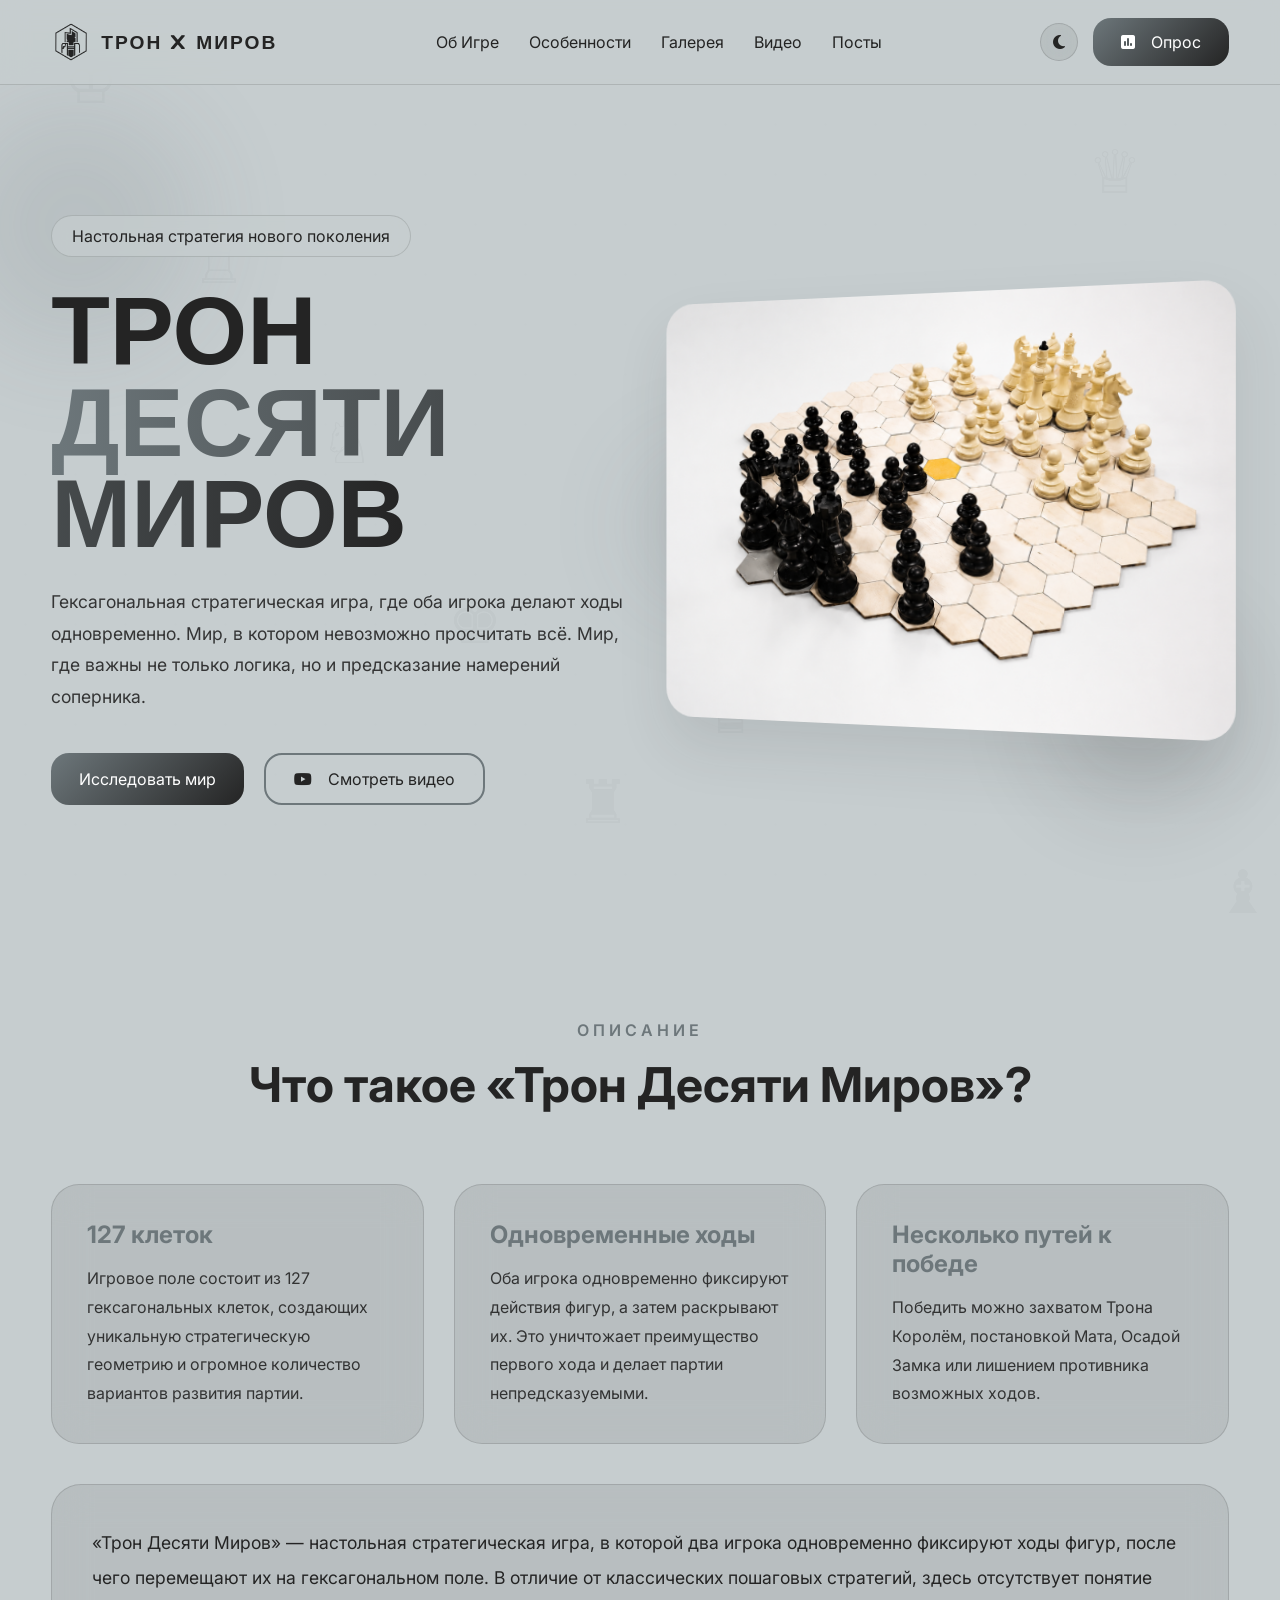
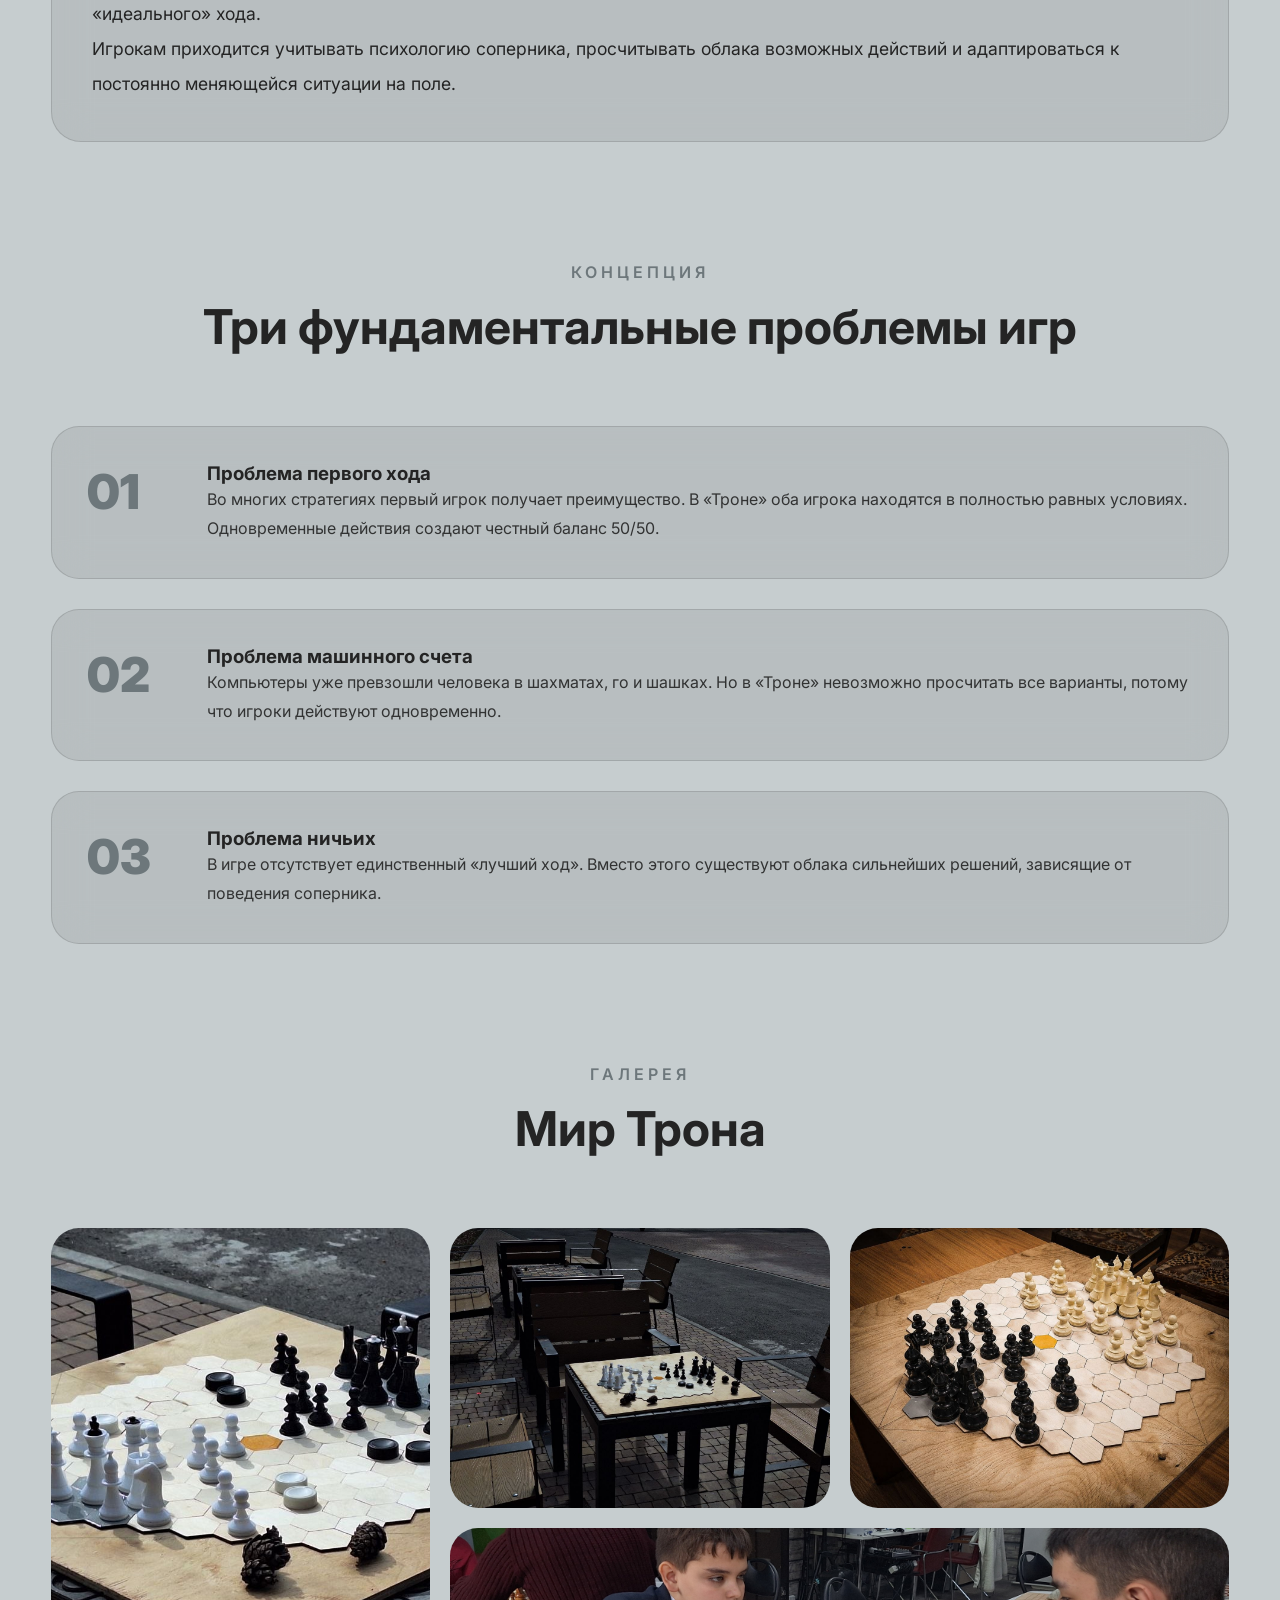
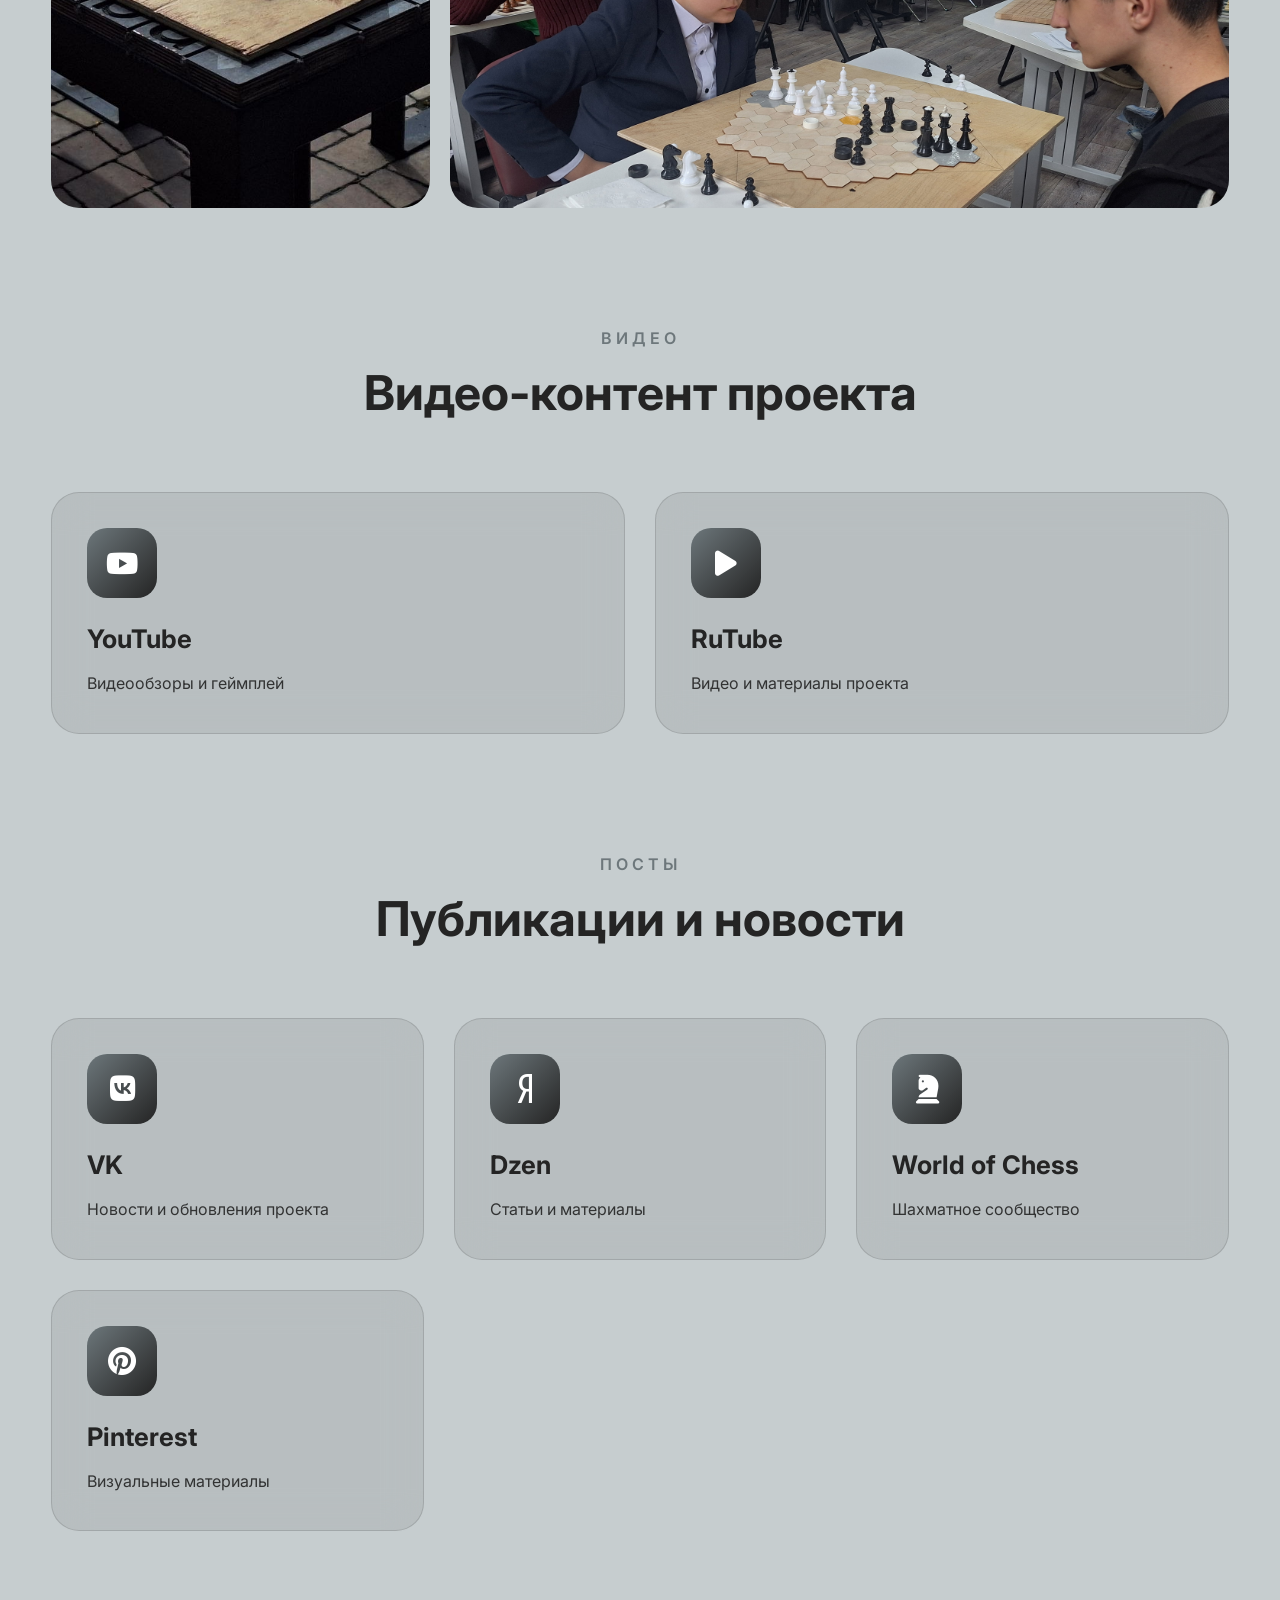
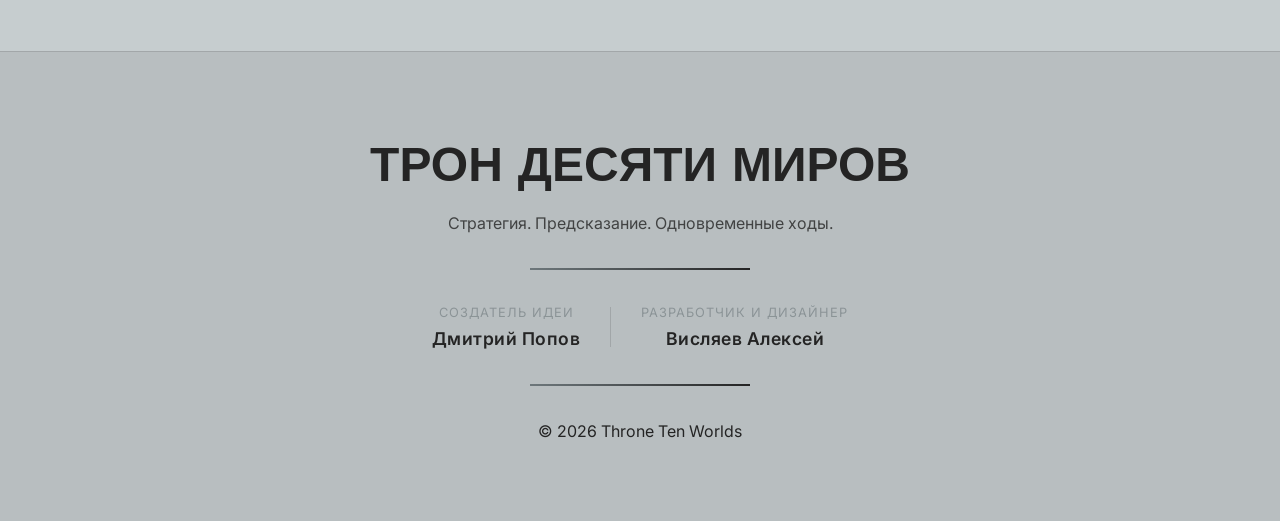
==== commit fdc27237: "Add files via upload" ====
--- a/index.html
+++ b/index.html
@@ -1,5 +1,3 @@
-<!DOCTYPE html>
-<html lang="ru" data-theme="light">
 <!DOCTYPE html>
 <html lang="ru" data-theme="light">
 <head>
@@ -19,15 +17,6 @@
     <meta name="format-detection" content="telephone=no">
     <meta name="copyright" content="© 2026 Throne Ten Worlds">
     <meta name="rating" content="general">
-    <meta name="generator" content="Visual Studio Code">
-    
-    <!-- Языковые метатеги -->
-    <meta http-equiv="content-language" content="ru, en">
-    <meta name="language" content="Russian, English">
-    
-    <!-- Гео-метатеги -->
-    <meta name="geo.region" content="RU">
-    <meta name="geo.placename" content="Russia">
     
     <!-- Основные Open Graph метатеги -->
     <meta property="og:type" content="website">
@@ -42,11 +31,6 @@
     <meta property="og:image:height" content="512">
     <meta property="og:image:alt" content="Трон Десяти Миров - логотип">
     <meta property="og:locale" content="ru_RU">
-    <meta property="og:locale:alternate" content="en_US">
-    
-    <!-- Open Graph для Facebook -->
-    <meta property="fb:app_id" content="YOUR_FACEBOOK_APP_ID">
-    <meta property="article:publisher" content="https://www.facebook.com/profile.php?id=61590254998978">
     
     <!-- Open Graph для VK -->
     <meta property="vk:image" content="https://throne10world-create.github.io/Throne/icon.png">
@@ -55,55 +39,25 @@
     
     <!-- Twitter Card -->
     <meta name="twitter:card" content="summary_large_image">
-    <meta name="twitter:site" content="@Throne10World">
-    <meta name="twitter:creator" content="@Throne10World">
     <meta name="twitter:title" content="Трон Десяти Миров | Throne of Ten Worlds">
     <meta name="twitter:description" content="Гексагональная стратегическая игра с одновременными ходами. 127 клеток, несколько путей к победе.">
     <meta name="twitter:image" content="https://throne10world-create.github.io/Throne/icon.png">
     <meta name="twitter:image:alt" content="Трон Десяти Миров - логотип">
-    <meta name="twitter:url" content="https://throne10world-create.github.io/Throne/">
-    
-    <!-- Discord -->
-    <meta name="discord:image" content="https://throne10world-create.github.io/Throne/icon.png">
     
     <!-- Telegram -->
     <meta property="telegram:image" content="https://throne10world-create.github.io/Throne/icon.png">
-    
-    <!-- Pinterest -->
-    <meta name="pinterest-rich-pin" content="true">
-    <meta name="pinterest:image" content="https://throne10world-create.github.io/Throne/icon.png">
-    
-    <!-- WhatsApp -->
-    <meta property="og:image:whatsapp" content="https://throne10world-create.github.io/Throne/icon.png">
-    
-    <!-- Instagram -->
-    <meta property="al:ios:app_name" content="Instagram">
-    <meta property="al:ios:url" content="instagram://media?id=YOUR_MEDIA_ID">
     
     <!-- Microsoft / Windows -->
     <meta name="msapplication-TileImage" content="https://throne10world-create.github.io/Throne/icon.png">
     <meta name="msapplication-TileColor" content="#242424">
-    <meta name="msapplication-config" content="browserconfig.xml">
     <meta name="application-name" content="Трон Десяти Миров">
     
     <!-- Apple метатеги -->
     <meta name="apple-mobile-web-app-capable" content="yes">
     <meta name="apple-mobile-web-app-status-bar-style" content="black-translucent">
     <meta name="apple-mobile-web-app-title" content="Трон 10 Миров">
-    <meta name="apple-itunes-app" content="app-id=YOUR_APP_ID">
     <link rel="apple-touch-icon" href="icon.png">
-    <link rel="apple-touch-icon" sizes="57x57" href="icon.png">
-    <link rel="apple-touch-icon" sizes="60x60" href="icon.png">
-    <link rel="apple-touch-icon" sizes="72x72" href="icon.png">
-    <link rel="apple-touch-icon" sizes="76x76" href="icon.png">
-    <link rel="apple-touch-icon" sizes="114x114" href="icon.png">
-    <link rel="apple-touch-icon" sizes="120x120" href="icon.png">
-    <link rel="apple-touch-icon" sizes="144x144" href="icon.png">
-    <link rel="apple-touch-icon" sizes="152x152" href="icon.png">
-    <link rel="apple-touch-icon" sizes="167x167" href="icon.png">
     <link rel="apple-touch-icon" sizes="180x180" href="icon.png">
-    <link rel="apple-touch-icon" sizes="1024x1024" href="icon.png">
-    <link rel="apple-touch-startup-image" href="icon.png">
     <link rel="mask-icon" href="icon.png" color="#242424">
     
     <!-- Android / Chrome -->
@@ -111,36 +65,17 @@
     <meta name="theme-color" content="#242424" media="(prefers-color-scheme: dark)">
     <meta name="theme-color" content="#C6CDCF" media="(prefers-color-scheme: light)">
     
-    <!-- Фавиконки (все размеры) -->
+    <!-- Фавиконки -->
     <link rel="icon" type="image/png" href="icon.png">
-    <link rel="icon" type="image/png" sizes="16x16" href="icon.png">
-    <link rel="icon" type="image/png" sizes="32x32" href="icon.png">
-    <link rel="icon" type="image/png" sizes="48x48" href="icon.png">
-    <link rel="icon" type="image/png" sizes="64x64" href="icon.png">
-    <link rel="icon" type="image/png" sizes="96x96" href="icon.png">
-    <link rel="icon" type="image/png" sizes="128x128" href="icon.png">
     <link rel="icon" type="image/png" sizes="192x192" href="icon.png">
-    <link rel="icon" type="image/png" sizes="256x256" href="icon.png">
-    <link rel="icon" type="image/png" sizes="384x384" href="icon.png">
     <link rel="icon" type="image/png" sizes="512x512" href="icon.png">
     <link rel="shortcut icon" href="icon.png">
-    <link rel="shortcut icon" type="image/png" href="icon.png">
     
     <!-- Manifest для PWA -->
     <link rel="manifest" href="manifest.json">
     
     <!-- Канонический URL -->
     <link rel="canonical" href="https://throne10world-create.github.io/Throne/">
-    
-    <!-- Альтернативные языковые версии -->
-    <link rel="alternate" hreflang="ru" href="https://throne10world-create.github.io/Throne/">
-    <link rel="alternate" hreflang="en" href="https://throne10world-create.github.io/Throne/?lang=en">
-    <link rel="alternate" hreflang="x-default" href="https://throne10world-create.github.io/Throne/">
-    
-    <!-- DNS Prefetch для производительности -->
-    <link rel="dns-prefetch" href="https://fonts.googleapis.com">
-    <link rel="dns-prefetch" href="https://fonts.gstatic.com">
-    <link rel="dns-prefetch" href="https://cdnjs.cloudflare.com">
     
     <!-- Preconnect -->
     <link rel="preconnect" href="https://fonts.googleapis.com">
@@ -161,43 +96,7 @@
         "alternateName": "Throne of Ten Worlds",
         "url": "https://throne10world-create.github.io/Throne/",
         "description": "Гексагональная стратегическая игра с одновременными ходами",
-        "image": "https://throne10world-create.github.io/Throne/icon.png",
-        "author": {
-            "@type": "Organization",
-            "name": "Throne Ten Worlds",
-            "url": "https://throne10world-create.github.io/Throne/"
-        },
-        "potentialAction": {
-            "@type": "SearchAction",
-            "target": "https://throne10world-create.github.io/Throne/?search={search_term_string}",
-            "query-input": "required name=search_term_string"
-        }
-    }
-    </script>
-    
-    <script type="application/ld+json">
-    {
-        "@context": "https://schema.org",
-        "@type": "VideoGame",
-        "name": "Трон Десяти Миров",
-        "alternateName": "Throne of Ten Worlds",
-        "description": "Настольная стратегическая игра с гексагональным полем и одновременными ходами",
-        "genre": ["Strategy", "Board Game"],
-        "numberOfPlayers": {
-            "@type": "QuantitativeValue",
-            "minValue": 2,
-            "maxValue": 2
-        },
-        "image": "https://throne10world-create.github.io/Throne/icon.png",
-        "url": "https://throne10world-create.github.io/Throne/",
-        "author": {
-            "@type": "Person",
-            "name": "Дмитрий Попов"
-        },
-        "creator": {
-            "@type": "Person",
-            "name": "Висляев Алексей"
-        }
+        "image": "https://throne10world-create.github.io/Throne/icon.png"
     }
     </script>
 </head>
@@ -219,42 +118,30 @@
 
 <header class="header">
     <nav class="navbar">
-        <!-- Логотип слева -->
         <div class="logo">
             <img src="logoLighttheme.png" alt="Logo" class="logo-img">
-            <span class="logo-text" data-translate="logo">ТРОН X МИРОВ</span>
-        </div>
-
-        <!-- Навигация для десктопа -->
+            <span class="logo-text">ТРОН X МИРОВ</span>
+        </div>
+
         <ul class="nav-links">
-            <li><a href="#about" data-translate="about">Об Игре</a></li>
-            <li><a href="#problems" data-translate="problems">Особенности</a></li>
-            <li><a href="#gallery" data-translate="gallery">Галерея</a></li>
-            <li><a href="#videos" data-translate="videos">Видео</a></li>
-            <li><a href="#socials" data-translate="socials">Соцсети</a></li>
+            <li><a href="#about">Об Игре</a></li>
+            <li><a href="#problems">Особенности</a></li>
+            <li><a href="#gallery">Галерея</a></li>
+            <li><a href="#videos">Видео</a></li>
+            <li><a href="#posts">Посты</a></li>
+        
         </ul>
 
-        <!-- Группа элементов справа -->
         <div class="nav-right-group">
-            <!-- Переключатели языка и темы -->
-            <div class="desktop-controls">
-                <div class="desktop-lang-switcher">
-                    <button class="lang-option active" data-lang="ru">RU</button>
-                    <button class="lang-option" data-lang="en">EN</button>
-                </div>
-                
-                <button class="desktop-theme-btn" aria-label="Switch theme">
-                    <i class="fas fa-moon"></i>
-                </button>
-            </div>
-
-            <!-- Кнопка GitHub -->
-            <a class="play-btn desktop-github" href="https://t.me/throne10world" target="_blank">
-                <i class="fab fa-telegram-plane"></i> Telegram
+            <button class="desktop-theme-btn" aria-label="Switch theme">
+                <i class="fas fa-moon"></i>
+            </button>
+
+            <a class="play-btn" href="opros.html">
+                <i class="fas fa-poll"></i> Опрос
             </a>
         </div>
 
-        <!-- Бургер-меню для мобильных -->
         <button class="burger-menu" aria-label="Открыть меню">
             <span></span>
             <span></span>
@@ -267,39 +154,26 @@
 <div class="mobile-menu">
     <div class="mobile-menu-overlay"></div>
     <div class="mobile-menu-content">
-        <!-- Кнопка закрытия -->
         <button class="close-menu" aria-label="Закрыть меню">
             <i class="fas fa-times"></i>
         </button>
         
-        <!-- Переключатель языка в бургере -->
-        <div class="mobile-lang-switcher">
-            <span class="lang-label" data-translate="languageLabel">Язык / Language</span>
-            <div class="lang-buttons">
-                <button class="lang-option active" data-lang="ru">RU</button>
-                <button class="lang-option" data-lang="en">EN</button>
-            </div>
-        </div>
-        
-        <!-- Навигация -->
         <ul class="mobile-nav-links">
-            <li><a href="#about" data-translate="about">Об Игре</a></li>
-            <li><a href="#problems" data-translate="problems">Особенности</a></li>
-            <li><a href="#gallery" data-translate="gallery">Галерея</a></li>
-            <li><a href="#videos" data-translate="videos">Видео</a></li>
-            <li><a href="#socials" data-translate="socials">Соцсети</a></li>
+            <li><a href="#about">Об Игре</a></li>
+            <li><a href="#problems">Особенности</a></li>
+            <li><a href="#gallery">Галерея</a></li>
+            <li><a href="#videos">Видео</a></li>
+            <li><a href="#posts">Посты</a></li>
+            <li><a href="#socials">Соцсети</a></li>
         </ul>
         
-        <!-- Кнопка GitHub -->
+        <a class="mobile-github-btn" href="opros.html">
+            <i class="fas fa-poll"></i> Опрос
+        </a>
         
-        <a class="mobile-github-btn" href="https://t.me/throne10world" target="_blank" class="glass reveal">
-            <i class="fab fa-telegram-plane"></i> Telegram
-        </a>
-        
-        <!-- Переключатель темы -->
         <button class="mobile-theme-btn" aria-label="Switch theme">
             <i class="fas fa-moon"></i>
-            <span data-translate="themeLabel">Тема / Theme</span>
+            <span>Тема</span>
         </button>
     </div>
 </div>
@@ -310,23 +184,23 @@
     <div class="floating floating-3"></div>
 
     <div class="hero-content">
-        <span class="hero-badge" data-translate="heroBadge">Настольная стратегия нового поколения</span>
-
-        <h1 data-translate="heroTitle">
+        <span class="hero-badge">Настольная стратегия нового поколения</span>
+
+        <h1>
             ТРОН<br>
             <span>ДЕСЯТИ МИРОВ</span>
         </h1>
 
-        <p data-translate="heroDesc">
+        <p>
             Гексагональная стратегическая игра, где оба игрока делают ходы одновременно.
             Мир, в котором невозможно просчитать всё. Мир, где важны не только логика,
             но и предсказание намерений соперника.
         </p>
 
         <div class="hero-buttons">
-            <a href="#about" class="primary-btn" data-translate="exploreBtn">Исследовать мир</a>
+            <a href="#about" class="primary-btn">Исследовать мир</a>
             <a href="https://www.youtube.com/@Throne.10.Worlds" target="_blank" class="secondary-btn">
-                <i class="fab fa-youtube"></i> <span data-translate="watchBtn">Смотреть видео</span>
+                <i class="fab fa-youtube"></i> Смотреть видео
             </a>
         </div>
     </div>
@@ -334,36 +208,34 @@
     <div class="hero-image">
         <img src="first.png" alt="Трон Десяти Миров">
     </div>
-
-    
 </section>
 
 <section class="about section" id="about">
     <div class="section-title">
-        <span data-translate="aboutLabel">ОПИСАНИЕ</span>
-        <h2 data-translate="aboutTitle">Что такое «Трон Десяти Миров»?</h2>
+        <span>ОПИСАНИЕ</span>
+        <h2>Что такое «Трон Десяти Миров»?</h2>
     </div>
 
     <div class="about-grid">
         <div class="about-card glass">
-            <h3 data-translate="feature1Title">127 клеток</h3>
-            <p data-translate="feature1Desc">
+            <h3>127 клеток</h3>
+            <p>
                 Игровое поле состоит из 127 гексагональных клеток, создающих уникальную
                 стратегическую геометрию и огромное количество вариантов развития партии.
             </p>
         </div>
 
         <div class="about-card glass">
-            <h3 data-translate="feature2Title">Одновременные ходы</h3>
-            <p data-translate="feature2Desc">
+            <h3>Одновременные ходы</h3>
+            <p>
                 Оба игрока одновременно фиксируют действия фигур, а затем раскрывают их.
                 Это уничтожает преимущество первого хода и делает партии непредсказуемыми.
             </p>
         </div>
 
         <div class="about-card glass">
-            <h3 data-translate="feature3Title">Несколько путей к победе</h3>
-            <p data-translate="feature3Desc">
+            <h3>Несколько путей к победе</h3>
+            <p>
                 Победить можно захватом Трона Королём, постановкой Мата,
                 Осадой Замка или лишением противника возможных ходов.
             </p>
@@ -371,7 +243,7 @@
     </div>
 
     <div class="description-box glass">
-        <p data-translate="aboutDesc1">
+        <p>
             «Трон Десяти Миров» — настольная стратегическая игра,
             в которой два игрока одновременно фиксируют ходы фигур,
             после чего перемещают их на гексагональном поле.
@@ -379,7 +251,7 @@
             здесь отсутствует понятие «идеального» хода.
         </p>
 
-        <p data-translate="aboutDesc2">
+        <p>
             Игрокам приходится учитывать психологию соперника,
             просчитывать облака возможных действий и адаптироваться
             к постоянно меняющейся ситуации на поле.
@@ -389,16 +261,16 @@
 
 <section class="problems section" id="problems">
     <div class="section-title">
-        <span data-translate="conceptLabel">КОНЦЕПЦИЯ</span>
-        <h2 data-translate="conceptTitle">Три фундаментальные проблемы игр</h2>
+        <span>КОНЦЕПЦИЯ</span>
+        <h2>Три фундаментальные проблемы игр</h2>
     </div>
 
     <div class="timeline">
         <div class="timeline-item glass reveal">
             <div class="timeline-number">01</div>
             <div>
-                <h3 data-translate="problem1Title">Проблема первого хода</h3>
-                <p data-translate="problem1Desc">
+                <h3>Проблема первого хода</h3>
+                <p>
                     Во многих стратегиях первый игрок получает преимущество.
                     В «Троне» оба игрока находятся в полностью равных условиях.
                     Одновременные действия создают честный баланс 50/50.
@@ -409,8 +281,8 @@
         <div class="timeline-item glass reveal">
             <div class="timeline-number">02</div>
             <div>
-                <h3 data-translate="problem2Title">Проблема машинного счета</h3>
-                <p data-translate="problem2Desc">
+                <h3>Проблема машинного счета</h3>
+                <p>
                     Компьютеры уже превзошли человека в шахматах, го и шашках.
                     Но в «Троне» невозможно просчитать все варианты,
                     потому что игроки действуют одновременно.
@@ -421,8 +293,8 @@
         <div class="timeline-item glass reveal">
             <div class="timeline-number">03</div>
             <div>
-                <h3 data-translate="problem3Title">Проблема ничьих</h3>
-                <p data-translate="problem3Desc">
+                <h3>Проблема ничьих</h3>
+                <p>
                     В игре отсутствует единственный «лучший ход».
                     Вместо этого существуют облака сильнейших решений,
                     зависящие от поведения соперника.
@@ -434,8 +306,8 @@
 
 <section class="gallery section" id="gallery">
     <div class="section-title">
-        <span data-translate="galleryLabel">ГАЛЕРЕЯ</span>
-        <h2 data-translate="galleryTitle">Мир Трона</h2>
+        <span>ГАЛЕРЕЯ</span>
+        <h2>Мир Трона</h2>
     </div>
 
     <div class="gallery-grid">
@@ -459,96 +331,74 @@
 
 <section class="videos section" id="videos">
     <div class="section-title">
-        <span data-translate="videosLabel">ВИДЕО</span>
-        <h2 data-translate="videosTitle">Видео-контент проекта</h2>
+        <span>ВИДЕО</span>
+        <h2>Видео-контент проекта</h2>
     </div>
 
     <div class="links-grid">
         <a href="https://www.youtube.com/@Throne.10.Worlds" target="_blank" class="social-link glass reveal">
             <div class="post-icon"><i class="fab fa-youtube"></i></div>
-            <h3>YouTube (RUS)</h3>
-            <p data-translate="youtubeRus">Русскоязычный канал проекта</p>
-        </a>
-
-        <a href="https://www.youtube.com/@Throne-10-world" target="_blank" class="social-link glass reveal">
-            <div class="post-icon"><i class="fab fa-youtube"></i></div>
-            <h3>YouTube (ENG)</h3>
-            <p data-translate="youtubeEng">Англоязычный канал проекта</p>
+            <h3>YouTube</h3>
+            <p>Видеообзоры и геймплей</p>
         </a>
 
         <a href="https://rutube.ru/channel/78520668/" target="_blank" class="social-link glass reveal">
             <div class="post-icon"><i class="fas fa-play"></i></div>
             <h3>RuTube</h3>
-            <p data-translate="rutube">Видео и материалы проекта</p>
-        </a>
-    </div>
-</section>
-
-<section class="socials section" id="socials">
+            <p>Видео и материалы проекта</p>
+        </a>
+    </div>
+</section>
+
+<section class="posts section" id="posts">
     <div class="section-title">
-        <span data-translate="socialsLabel">СОЦСЕТИ</span>
-        <h2 data-translate="socialsTitle">Следите за проектом</h2>
-    </div>
-
-    <div class="socials-grid">
-        <a href="https://vk.com/throne_10_world" target="_blank" class="glass reveal">
-            <i class="fab fa-vk"></i> VK
-        </a>
-        <a href="https://t.me/throne10world" target="_blank" class="glass reveal">
-            <i class="fab fa-telegram-plane"></i> Telegram
-        </a>
-        <a href="https://dzen.ru/id/6a0e89e16b62d459a83b0f1a" target="_blank" class="glass reveal">
-            <i class="fab fa-yandex"></i> Dzen
-        </a>
-        <a href="https://x.com/Throne10World" target="_blank" class="glass reveal">
-            <i class="fab fa-x-twitter"></i> X / Twitter
-        </a>
-        <a href="https://www.instagram.com/throne.10.world/" target="_blank" class="glass reveal">
-            <i class="fab fa-instagram"></i> Instagram
-        </a>
-        <a href="https://bsky.app/profile/throne-10world.bsky.social" target="_blank" class="glass reveal">
-            <i class="fas fa-cloud"></i> Bluesky
-        </a>
-        <a href="https://www.facebook.com/profile.php?id=61590254998978" target="_blank" class="glass reveal">
-            <i class="fab fa-facebook"></i> Facebook
-        </a>
-        <a href="https://www.reddit.com/user/Successful_Zone_9053/" target="_blank" class="glass reveal">
-            <i class="fab fa-reddit-alien"></i> Reddit
-        </a>
-        <a href="https://www.threads.com/@throne.10.world" target="_blank" class="glass reveal">
-            <i class="fab fa-threads"></i> Threads
-        </a>
-        <a href="https://github.com/throne10world-create" target="_blank" class="glass reveal">
-            <i class="fab fa-github"></i> GitHub
-        </a>
-        <a href="https://www.pinterest.com/throne10world/" target="_blank" class="glass reveal">
-            <i class="fab fa-pinterest"></i> Pinterest
-        </a>
-        <a href="https://boosty.to/throne" target="_blank" class="glass reveal">
-            <i class="fas fa-star"></i> Boosty
-        </a>
-        <a href="https://discord.gg/T8gafnFnDN" target="_blank" class="glass reveal">
-            <i class="fab fa-discord"></i> Discord
-        </a>
-    </div>
-</section>
+        <span>ПОСТЫ</span>
+        <h2>Публикации и новости</h2>
+    </div>
+
+    <div class="links-grid">
+        <a href="https://vk.com/throne_10_world" target="_blank" class="social-link glass reveal">
+            <div class="post-icon"><i class="fab fa-vk"></i></div>
+            <h3>VK</h3>
+            <p>Новости и обновления проекта</p>
+        </a>
+
+        <a href="https://dzen.ru/id/6a0e89e16b62d459a83b0f1a" target="_blank" class="social-link glass reveal">
+            <div class="post-icon"><i class="fab fa-yandex"></i></div>
+            <h3>Dzen</h3>
+            <p>Статьи и материалы</p>
+        </a>
+
+        <a href="https://worldofchess.ru/id404507" target="_blank" class="social-link glass reveal">
+            <div class="post-icon"><i class="fas fa-chess-knight"></i></div>
+            <h3>World of Chess</h3>
+            <p>Шахматное сообщество</p>
+        </a>
+
+        <a href="https://www.pinterest.com/throne10world/" target="_blank" class="social-link glass reveal">
+            <div class="post-icon"><i class="fab fa-pinterest"></i></div>
+            <h3>Pinterest</h3>
+            <p>Визуальные материалы</p>
+        </a>
+    </div>
+</section>
+
+
 
 <footer class="footer">
-    <h2 data-translate="footerTitle">ТРОН ДЕСЯТИ МИРОВ</h2>
-    <p data-translate="footerDesc">
-        Стратегия. Предсказание. Одновременные ходы.
-    </p>
+    <h2>ТРОН ДЕСЯТИ МИРОВ</h2>
+    <p>Стратегия. Предсказание. Одновременные ходы.</p>
 
     <div class="footer-line"></div>
 
     <div class="footer-creators">
         <div class="creator">
-            <span class="creator-label" data-translate="ideaAuthor">Создатель идеи</span>
+            <span class="creator-label">Создатель идеи</span>
             <span class="creator-name">Дмитрий Попов</span>
         </div>
         <div class="creator-divider"></div>
         <div class="creator">
-            <span class="creator-label" data-translate="developer">Разработчик и дизайнер</span>
+            <span class="creator-label">Разработчик и дизайнер</span>
             <span class="creator-name">Висляев Алексей</span>
         </div>
     </div>
@@ -564,5 +414,4 @@
 
 <script src="script.js"></script>
 </body>
-
 </html>
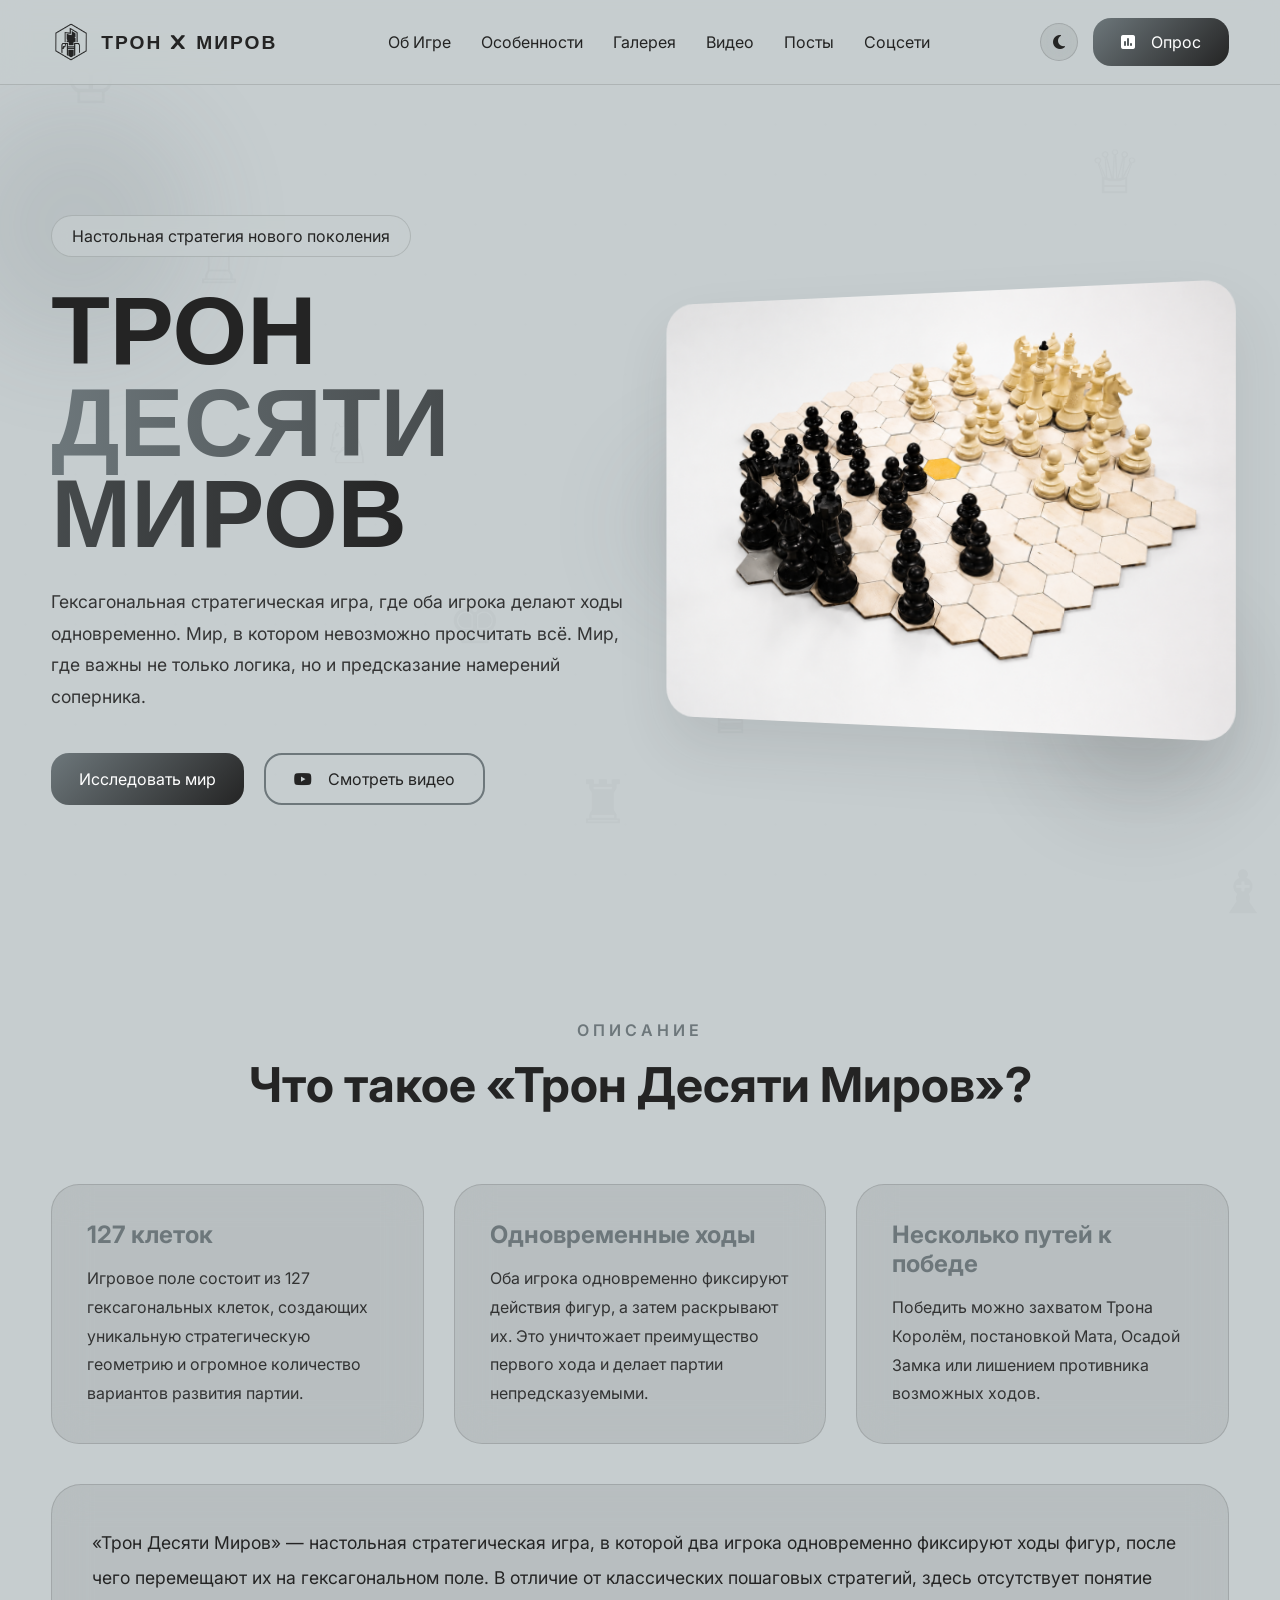
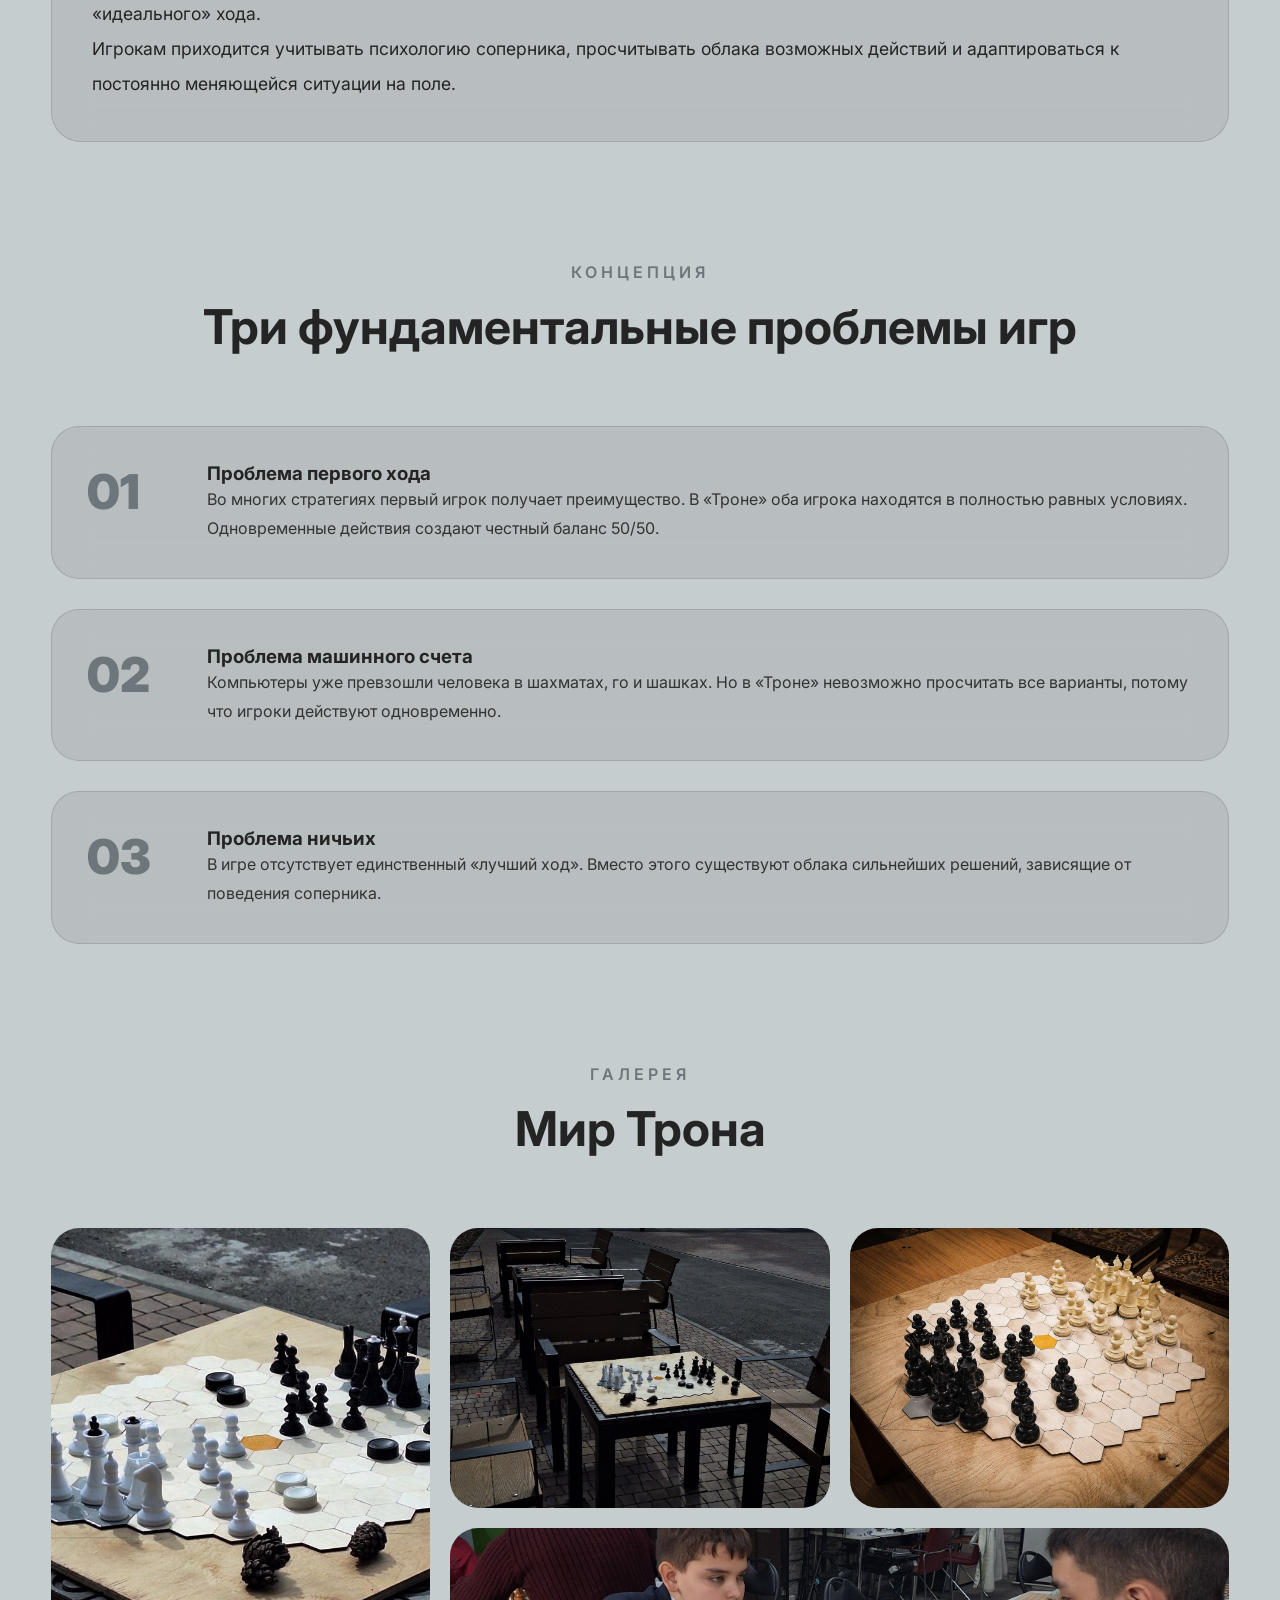
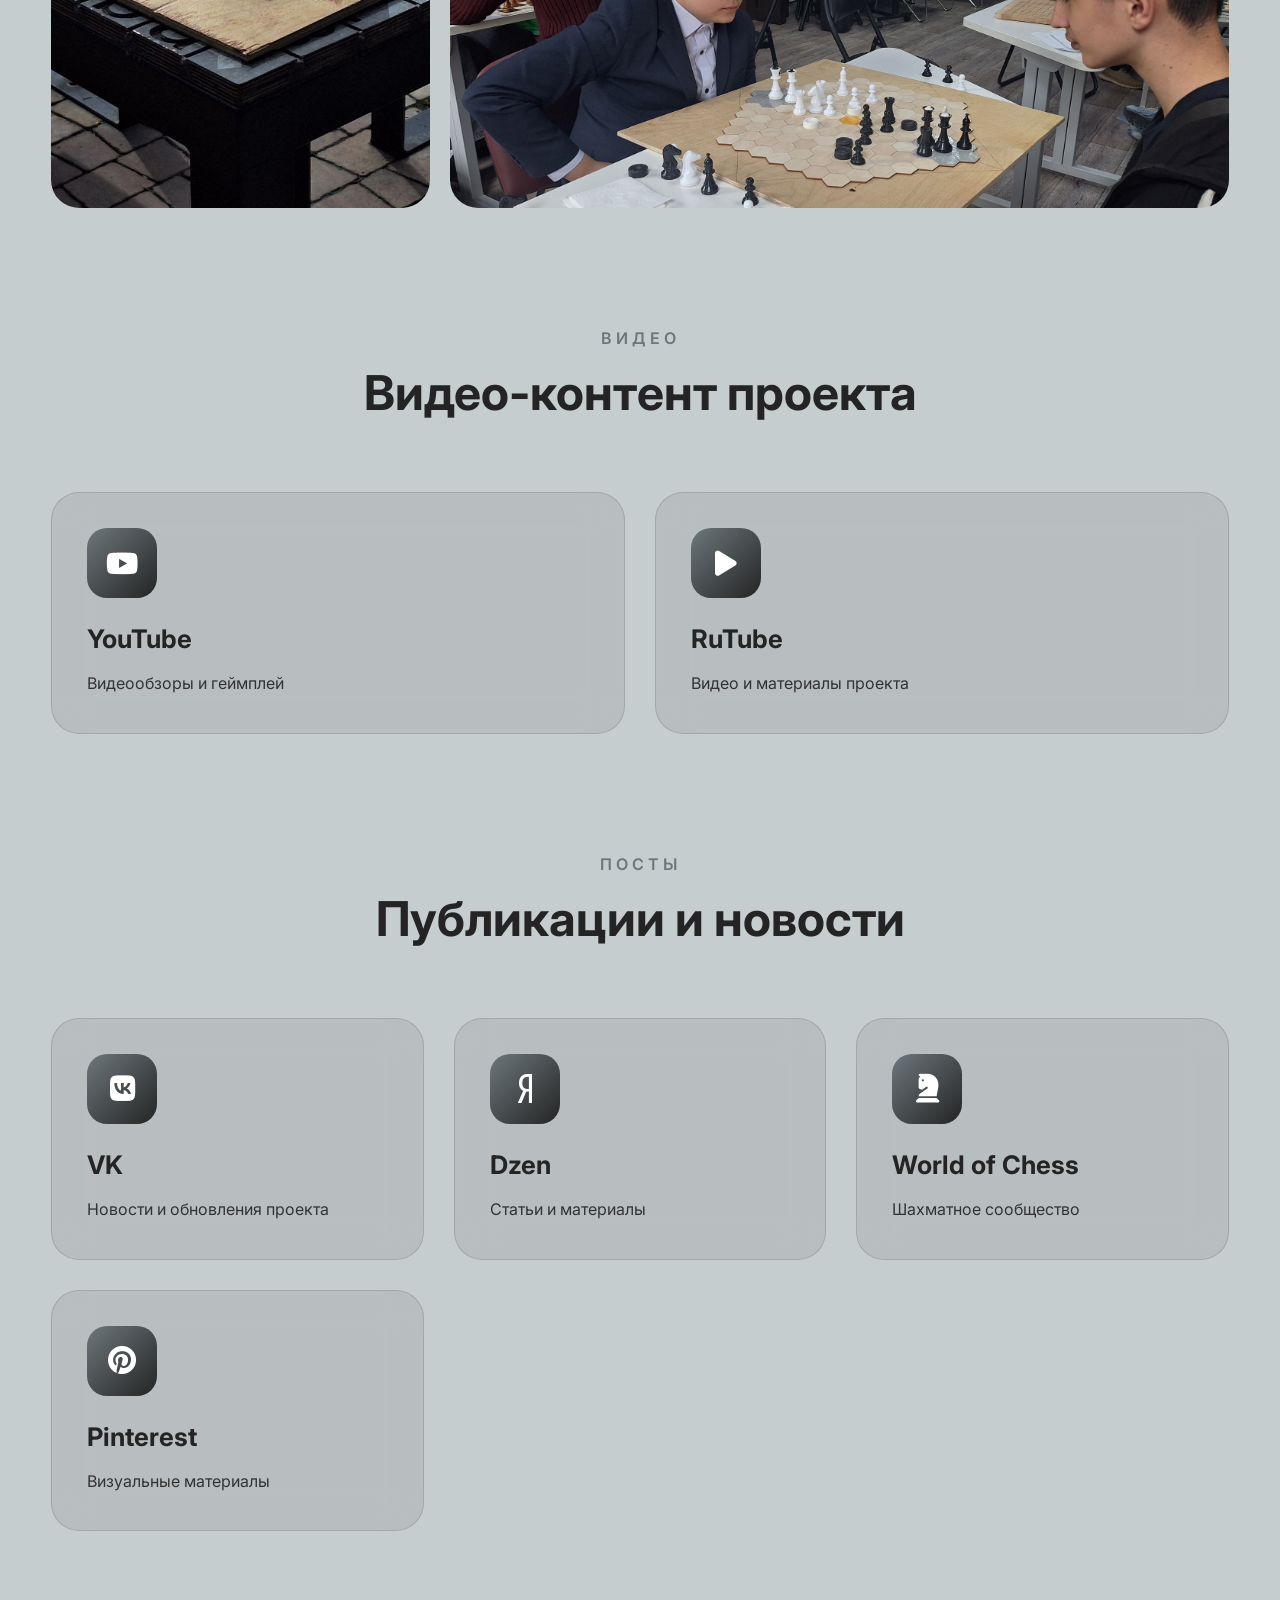
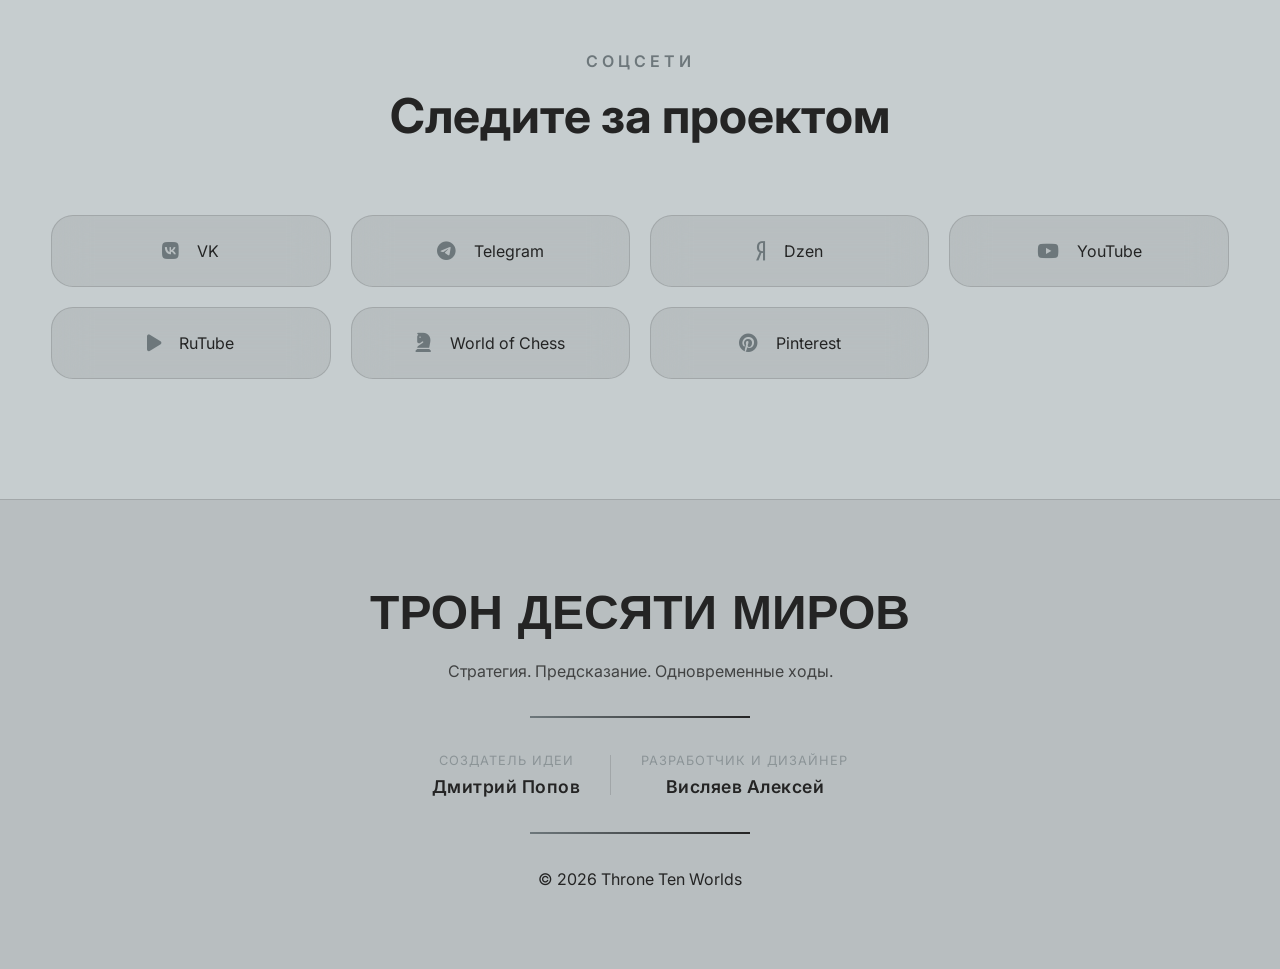
==== commit a9c175ca: "Update index.html" ====
--- a/index.html
+++ b/index.html
@@ -129,7 +129,7 @@
             <li><a href="#gallery">Галерея</a></li>
             <li><a href="#videos">Видео</a></li>
             <li><a href="#posts">Посты</a></li>
-        
+            <li><a href="#socials">Соцсети</a></li>
         </ul>
 
         <div class="nav-right-group">
@@ -137,7 +137,7 @@
                 <i class="fas fa-moon"></i>
             </button>
 
-            <a class="play-btn" href="opros.html">
+            <a class="play-btn desktop-only" href="opros.html">
                 <i class="fas fa-poll"></i> Опрос
             </a>
         </div>
@@ -167,10 +167,6 @@
             <li><a href="#socials">Соцсети</a></li>
         </ul>
         
-        <a class="mobile-github-btn" href="opros.html">
-            <i class="fas fa-poll"></i> Опрос
-        </a>
-        
         <button class="mobile-theme-btn" aria-label="Switch theme">
             <i class="fas fa-moon"></i>
             <span>Тема</span>
@@ -383,7 +379,36 @@
     </div>
 </section>
 
-
+<section class="socials section" id="socials">
+    <div class="section-title">
+        <span>СОЦСЕТИ</span>
+        <h2>Следите за проектом</h2>
+    </div>
+
+    <div class="socials-grid">
+        <a href="https://vk.com/throne_10_world" target="_blank" class="glass reveal">
+            <i class="fab fa-vk"></i> VK
+        </a>
+        <a href="https://t.me/throne10world" target="_blank" class="glass reveal">
+            <i class="fab fa-telegram-plane"></i> Telegram
+        </a>
+        <a href="https://dzen.ru/id/6a0e89e16b62d459a83b0f1a" target="_blank" class="glass reveal">
+            <i class="fab fa-yandex"></i> Dzen
+        </a>
+        <a href="https://www.youtube.com/@Throne.10.Worlds" target="_blank" class="glass reveal">
+            <i class="fab fa-youtube"></i> YouTube
+        </a>
+        <a href="https://rutube.ru/channel/78520668/" target="_blank" class="glass reveal">
+            <i class="fas fa-play"></i> RuTube
+        </a>
+        <a href="https://worldofchess.ru/id404507" target="_blank" class="glass reveal">
+            <i class="fas fa-chess-knight"></i> World of Chess
+        </a>
+        <a href="https://www.pinterest.com/throne10world/" target="_blank" class="glass reveal">
+            <i class="fab fa-pinterest"></i> Pinterest
+        </a>
+    </div>
+</section>
 
 <footer class="footer">
     <h2>ТРОН ДЕСЯТИ МИРОВ</h2>
@@ -414,4 +439,4 @@
 
 <script src="script.js"></script>
 </body>
-</html>+</html>
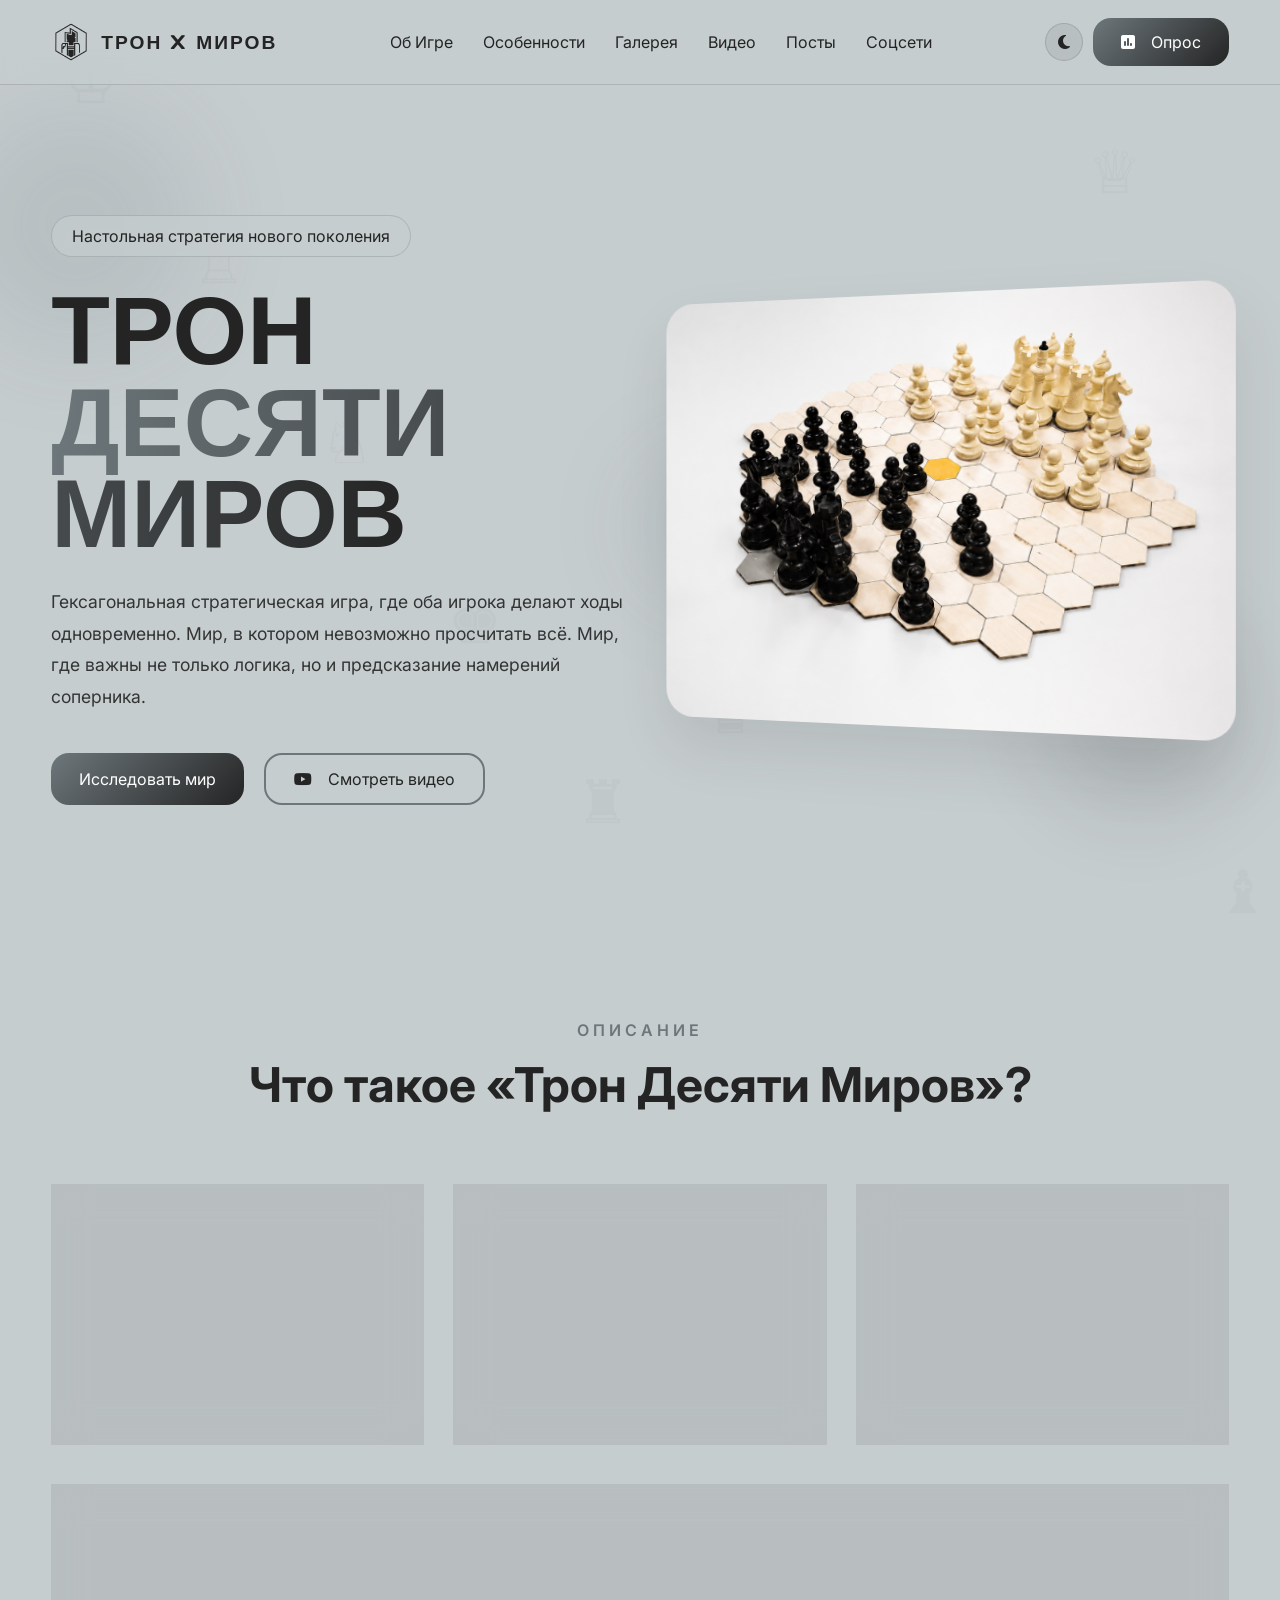
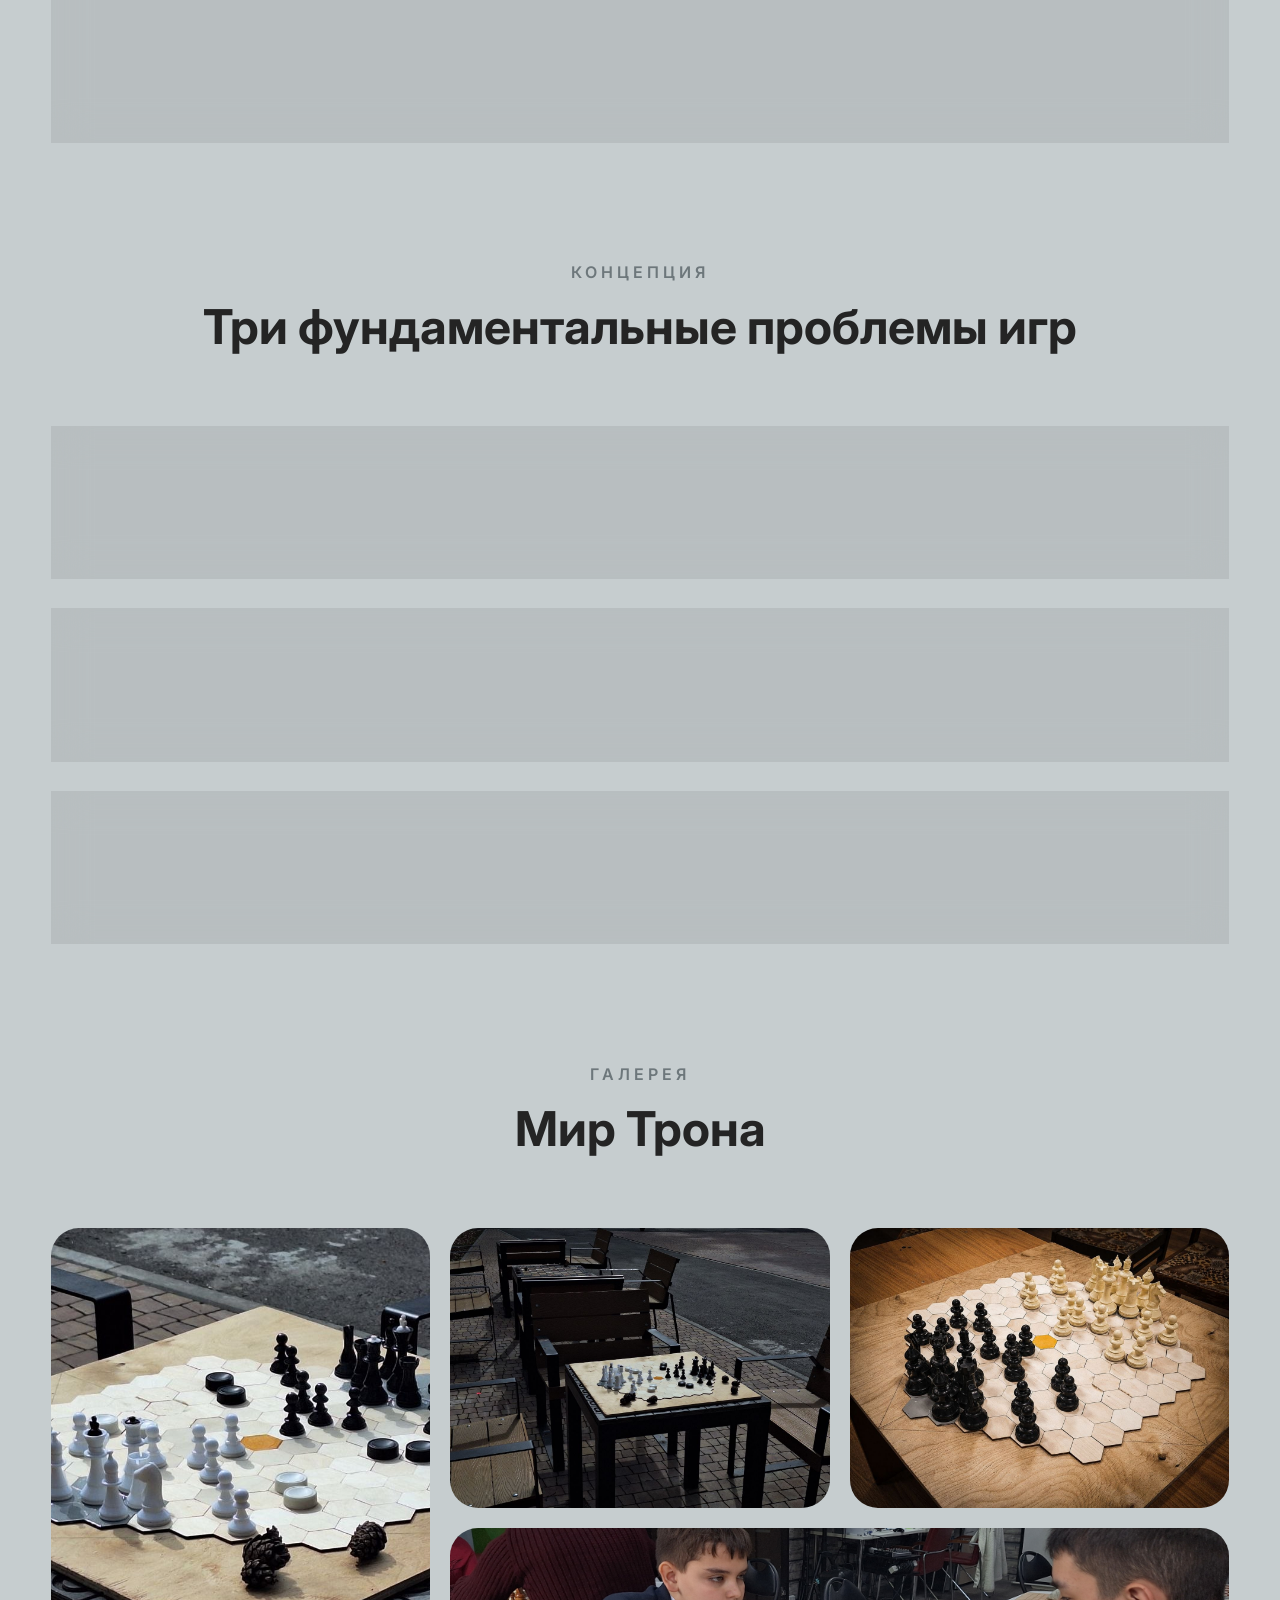
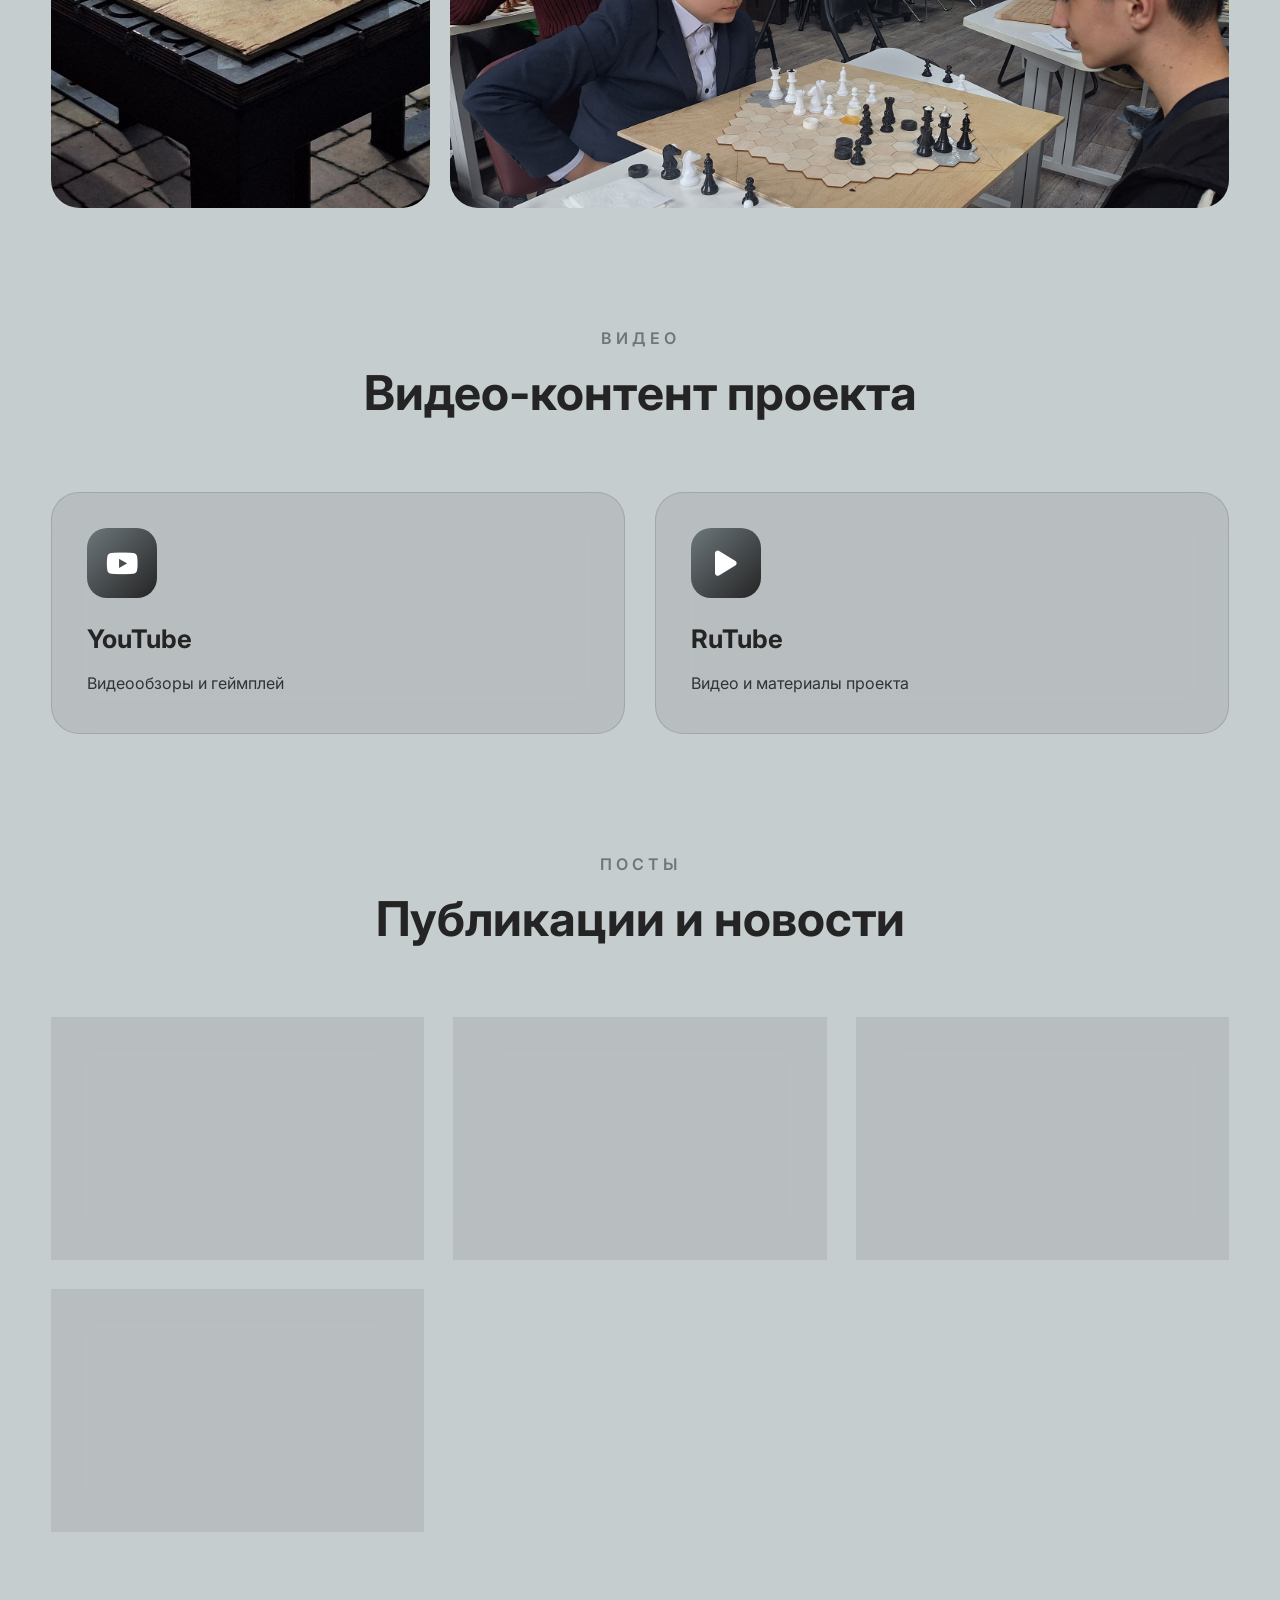
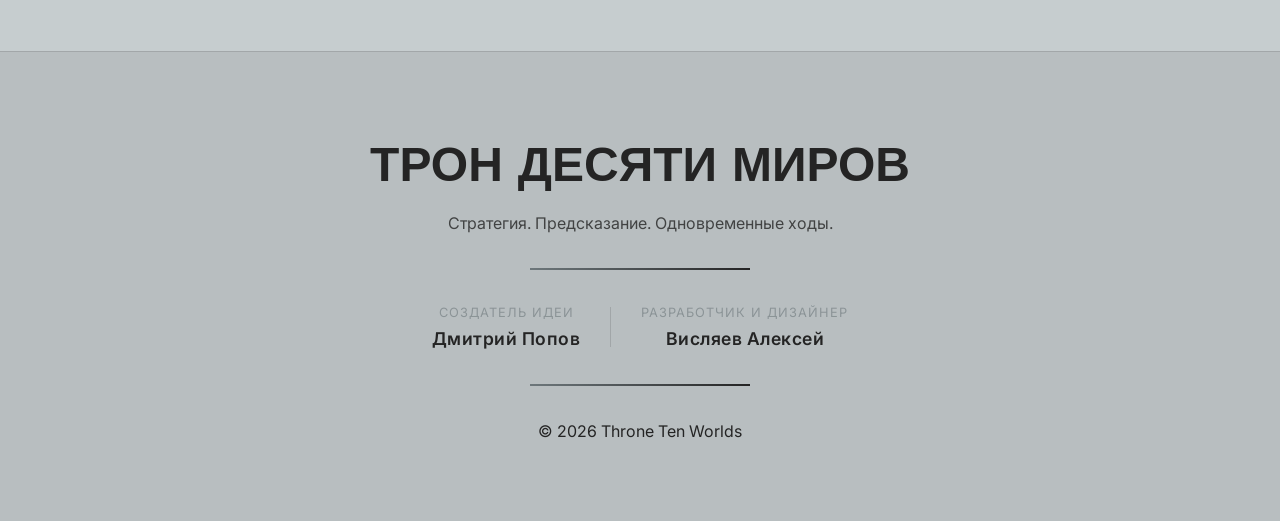
==== commit 95c0e210: "Add files via upload" ====
--- a/index.html
+++ b/index.html
@@ -123,6 +123,7 @@
             <span class="logo-text">ТРОН X МИРОВ</span>
         </div>
 
+        <!-- Навигация для десктопа -->
         <ul class="nav-links">
             <li><a href="#about">Об Игре</a></li>
             <li><a href="#problems">Особенности</a></li>
@@ -132,16 +133,18 @@
             <li><a href="#socials">Соцсети</a></li>
         </ul>
 
-        <div class="nav-right-group">
+        <!-- Элементы для десктопа -->
+        <div class="nav-right-group desktop-only">
             <button class="desktop-theme-btn" aria-label="Switch theme">
                 <i class="fas fa-moon"></i>
             </button>
 
-            <a class="play-btn desktop-only" href="opros.html">
+            <a class="play-btn" href="opros.html">
                 <i class="fas fa-poll"></i> Опрос
             </a>
         </div>
 
+        <!-- Бургер-меню для мобильных -->
         <button class="burger-menu" aria-label="Открыть меню">
             <span></span>
             <span></span>
@@ -158,6 +161,7 @@
             <i class="fas fa-times"></i>
         </button>
         
+        <!-- Навигация -->
         <ul class="mobile-nav-links">
             <li><a href="#about">Об Игре</a></li>
             <li><a href="#problems">Особенности</a></li>
@@ -167,13 +171,18 @@
             <li><a href="#socials">Соцсети</a></li>
         </ul>
         
+        <!-- Опрос -->
+        <a class="mobile-menu-btn" href="opros.html">
+            <i class="fas fa-poll"></i> Опрос
+        </a>
+        
+        <!-- Смена темы -->
         <button class="mobile-theme-btn" aria-label="Switch theme">
             <i class="fas fa-moon"></i>
             <span>Тема</span>
         </button>
     </div>
 </div>
-
 <section class="hero">
     <div class="floating floating-1"></div>
     <div class="floating floating-2"></div>
@@ -379,36 +388,7 @@
     </div>
 </section>
 
-<section class="socials section" id="socials">
-    <div class="section-title">
-        <span>СОЦСЕТИ</span>
-        <h2>Следите за проектом</h2>
-    </div>
-
-    <div class="socials-grid">
-        <a href="https://vk.com/throne_10_world" target="_blank" class="glass reveal">
-            <i class="fab fa-vk"></i> VK
-        </a>
-        <a href="https://t.me/throne10world" target="_blank" class="glass reveal">
-            <i class="fab fa-telegram-plane"></i> Telegram
-        </a>
-        <a href="https://dzen.ru/id/6a0e89e16b62d459a83b0f1a" target="_blank" class="glass reveal">
-            <i class="fab fa-yandex"></i> Dzen
-        </a>
-        <a href="https://www.youtube.com/@Throne.10.Worlds" target="_blank" class="glass reveal">
-            <i class="fab fa-youtube"></i> YouTube
-        </a>
-        <a href="https://rutube.ru/channel/78520668/" target="_blank" class="glass reveal">
-            <i class="fas fa-play"></i> RuTube
-        </a>
-        <a href="https://worldofchess.ru/id404507" target="_blank" class="glass reveal">
-            <i class="fas fa-chess-knight"></i> World of Chess
-        </a>
-        <a href="https://www.pinterest.com/throne10world/" target="_blank" class="glass reveal">
-            <i class="fab fa-pinterest"></i> Pinterest
-        </a>
-    </div>
-</section>
+
 
 <footer class="footer">
     <h2>ТРОН ДЕСЯТИ МИРОВ</h2>
@@ -439,4 +419,4 @@
 
 <script src="script.js"></script>
 </body>
-</html>
+</html>
--- a/css/style.css
+++ b/css/style.css
@@ -139,20 +139,6 @@
     padding:18px 0;
 }
 
-/* Группа правых элементов */
-.nav-right-group {
-    display: flex;
-    align-items: center;
-    gap: 10px;
-}
-
-/* Стили для десктопной группы */
-.desktop-controls {
-    display: flex;
-    align-items: center;
-    gap: 10px;
-}
-
 /* Logo */
 .logo {
     display: flex;
@@ -201,6 +187,19 @@
     width:100%;
 }
 
+/* Десктопные элементы */
+.desktop-only {
+    display: flex;
+    align-items: center;
+    gap: 10px;
+}
+
+.nav-right-group {
+    display: flex;
+    align-items: center;
+    gap: 10px;
+}
+
 .play-btn,
 .primary-btn,
 .secondary-btn{
@@ -232,22 +231,6 @@
     box-shadow:0 15px 40px var(--shadow);
 }
 
-/* Переключатель языка для десктопа */
-.desktop-lang-switcher {
-    display: flex;
-    gap: 3px;
-    background: var(--card);
-    backdrop-filter: blur(20px);
-    border-radius: 30px;
-    padding: 4px;
-    border: 1px solid var(--border);
-}
-
-.desktop-lang-switcher .lang-option {
-    padding: 6px 12px;
-    font-size: 0.85rem;
-}
-
 /* Переключатель темы в шапке */
 .desktop-theme-btn {
     width: 38px;
@@ -271,11 +254,6 @@
     box-shadow: 0 5px 20px var(--shadow);
     background: var(--accent);
     color: white;
-}
-
-/* Кнопка GitHub */
-.desktop-github {
-    white-space: nowrap;
 }
 
 /* Бургер-меню */
@@ -380,35 +358,11 @@
     transform: scale(1.1);
 }
 
-/* Переключатель языка в бургере */
-.mobile-lang-switcher {
-    margin: 60px 0 30px;
-    text-align: center;
-    width: 100%;
-}
-
-.lang-label {
-    display: block;
-    margin-bottom: 15px;
-    font-size: 0.9rem;
-    opacity: 0.7;
-    color: var(--text);
-}
-
-.lang-buttons {
-    display: flex;
-    gap: 10px;
-    justify-content: center;
-    background: var(--card);
-    border-radius: 30px;
-    padding: 5px;
-    border: 1px solid var(--border);
-}
-
+/* Навигация в мобильном меню */
 .mobile-nav-links {
     list-style: none;
     width: 100%;
-    margin: 30px 0;
+    margin: 60px 0 30px;
 }
 
 .mobile-nav-links li {
@@ -432,7 +386,8 @@
     color: var(--accent);
 }
 
-.mobile-github-btn {
+/* Кнопка Опрос в мобильном меню */
+.mobile-menu-btn {
     display: inline-flex;
     align-items: center;
     justify-content: center;
@@ -446,15 +401,15 @@
     font-weight: 600;
     transition: transform 0.3s ease, box-shadow 0.3s ease;
     width: 80%;
-    margin: 20px 0;
-}
-
-.mobile-github-btn:hover {
+    margin: 10px 0;
+}
+
+.mobile-menu-btn:hover {
     transform: translateY(-3px);
     box-shadow: 0 10px 30px var(--shadow);
 }
 
-/* Переключатель темы в бургере */
+/* Кнопка темы в мобильном меню */
 .mobile-theme-btn {
     display: flex;
     align-items: center;
@@ -917,11 +872,11 @@
 
 /* Адаптивность */
 @media (max-width: 1100px) {
-    .desktop-controls {
-        display: none;
+    .desktop-only {
+        display: none !important;
     }
     
-    .desktop-github {
+    .nav-links {
         display: none;
     }
     
@@ -929,8 +884,8 @@
         display: flex;
     }
     
-    .nav-links {
-        display: none;
+    .navbar {
+        justify-content: space-between;
     }
     
     .hero{
@@ -958,20 +913,12 @@
 }
 
 @media (min-width: 1101px) {
-    .desktop-controls {
-        display: flex;
-    }
-    
     .burger-menu {
         display: none;
     }
     
     .mobile-menu {
         display: none;
-    }
-    
-    .nav-right-group {
-        gap: 15px;
     }
 }
 
@@ -1005,11 +952,6 @@
 
 /* Для очень маленьких экранов */
 @media (max-width: 480px) {
-    .lang-option {
-        padding: 8px 15px;
-        font-size: 0.9rem;
-    }
-    
     .logo-text {
         font-size: 1rem;
     }
@@ -1017,100 +959,4 @@
     .logo-img {
         height: 30px;
     }
-}
-
-/* Общие стили для кнопок языка */
-.lang-option {
-    padding: 8px 15px;
-    border-radius: 25px;
-    cursor: pointer;
-    transition: all 0.3s ease;
-    font-size: 0.9rem;
-    font-weight: 500;
-    border: none;
-    background: transparent;
-    color: var(--text);
-    white-space: nowrap;
-}
-
-.lang-option.active {
-    background: var(--accent);
-    color: white;
-}
-
-.lang-option:hover:not(.active) {
-    background: var(--border);
-}
-
-/* Переключатель языка для десктопа */
-.desktop-lang-switcher {
-    display: flex;
-    gap: 3px;
-    background: var(--card);
-    backdrop-filter: blur(20px);
-    border-radius: 30px;
-    padding: 4px;
-    border: 1px solid var(--border);
-}
-
-.desktop-lang-switcher .lang-option {
-    padding: 6px 12px;
-    font-size: 0.85rem;
-}
-
-/* Переключатель языка в бургере */
-.mobile-lang-switcher {
-    margin: 60px 0 30px;
-    text-align: center;
-    width: 100%;
-}
-
-.lang-label {
-    display: block;
-    margin-bottom: 15px;
-    font-size: 0.9rem;
-    opacity: 0.7;
-    color: var(--text);
-}
-
-.lang-buttons {
-    display: flex;
-    gap: 10px;
-    justify-content: center;
-    background: var(--card);
-    border-radius: 30px;
-    padding: 5px;
-    border: 1px solid var(--border);
-}
-
-.lang-buttons .lang-option {
-    padding: 10px 20px;
-    font-size: 1rem;
-    min-width: 60px;
-}
-
-/* Адаптивность */
-@media (max-width: 1100px) {
-    .desktop-lang-switcher {
-        display: none;
-    }
-}
-
-@media (min-width: 1101px) {
-    .desktop-lang-switcher {
-        display: flex;
-    }
-}
-
-/* Для очень маленьких экранов */
-@media (max-width: 480px) {
-    .lang-option {
-        padding: 8px 15px;
-        font-size: 0.9rem;
-    }
-    
-    .lang-buttons .lang-option {
-        padding: 8px 18px;
-        font-size: 0.9rem;
-    }
 }
